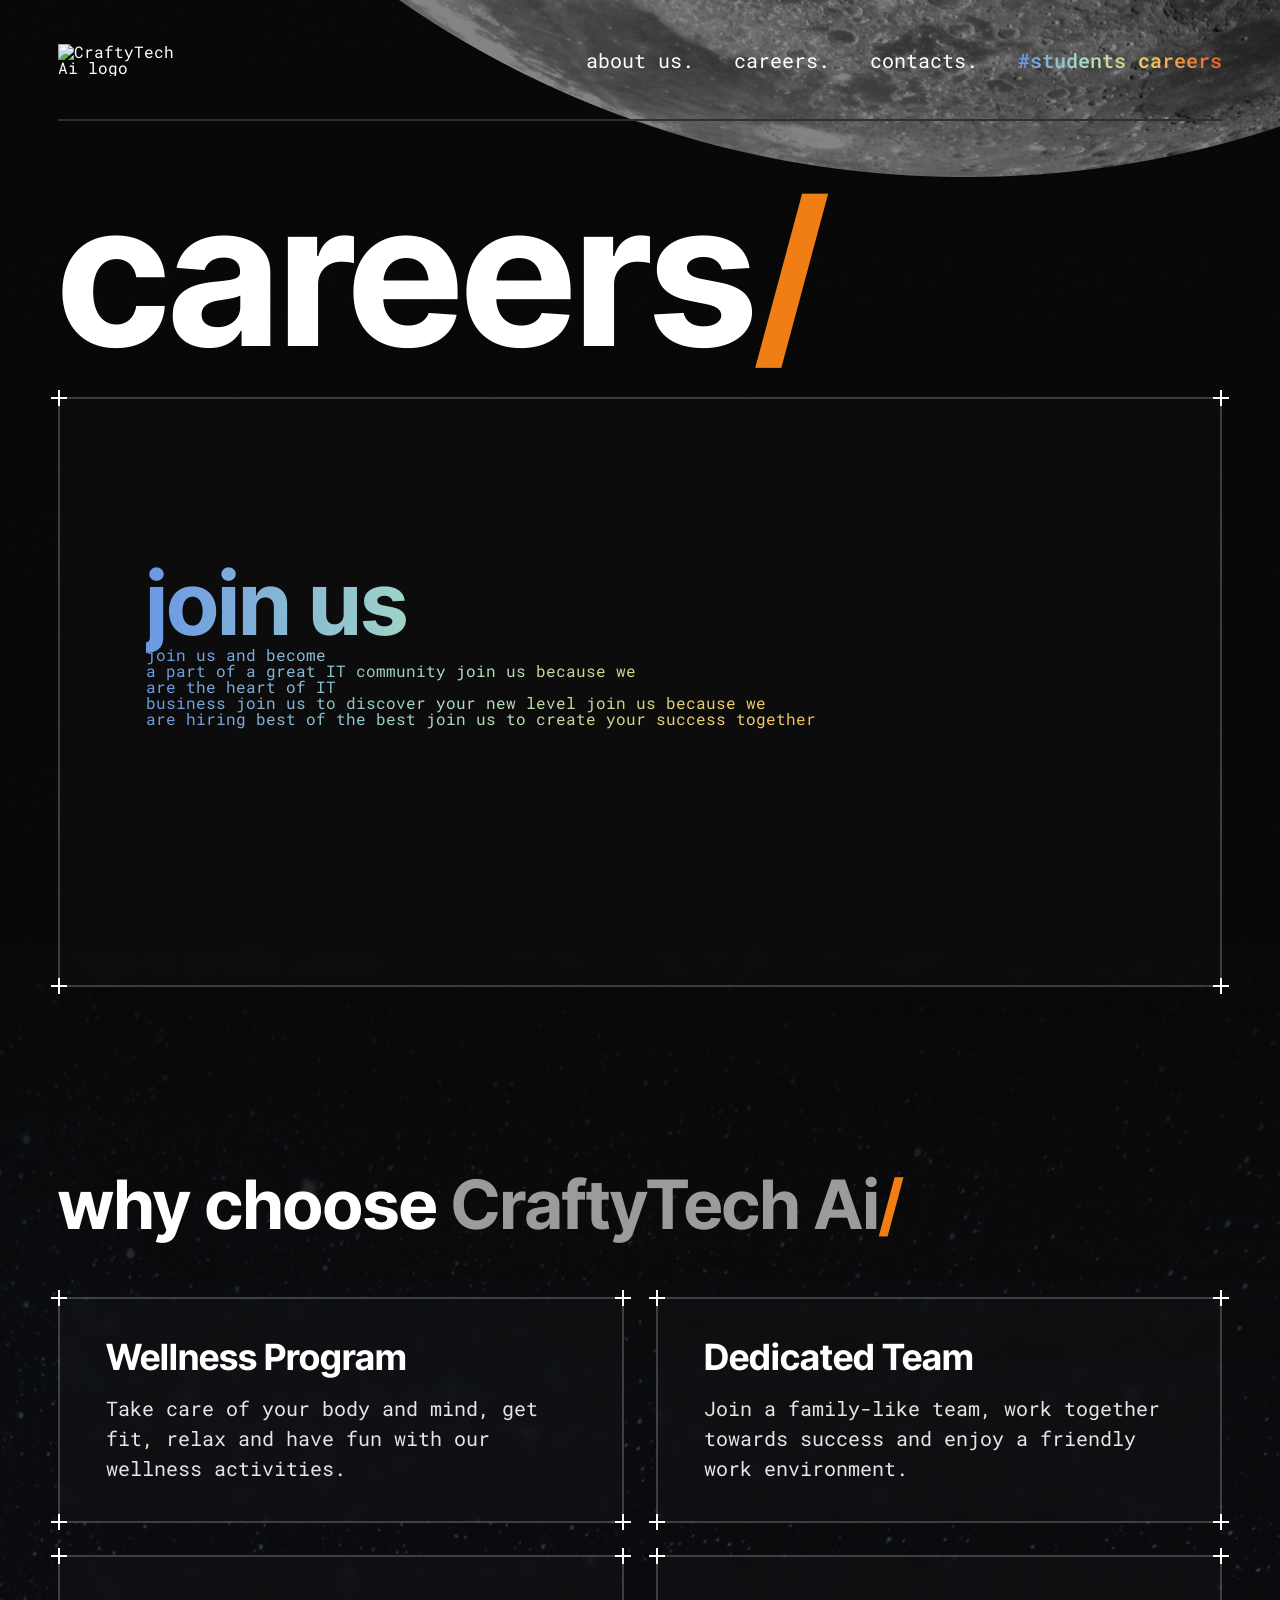
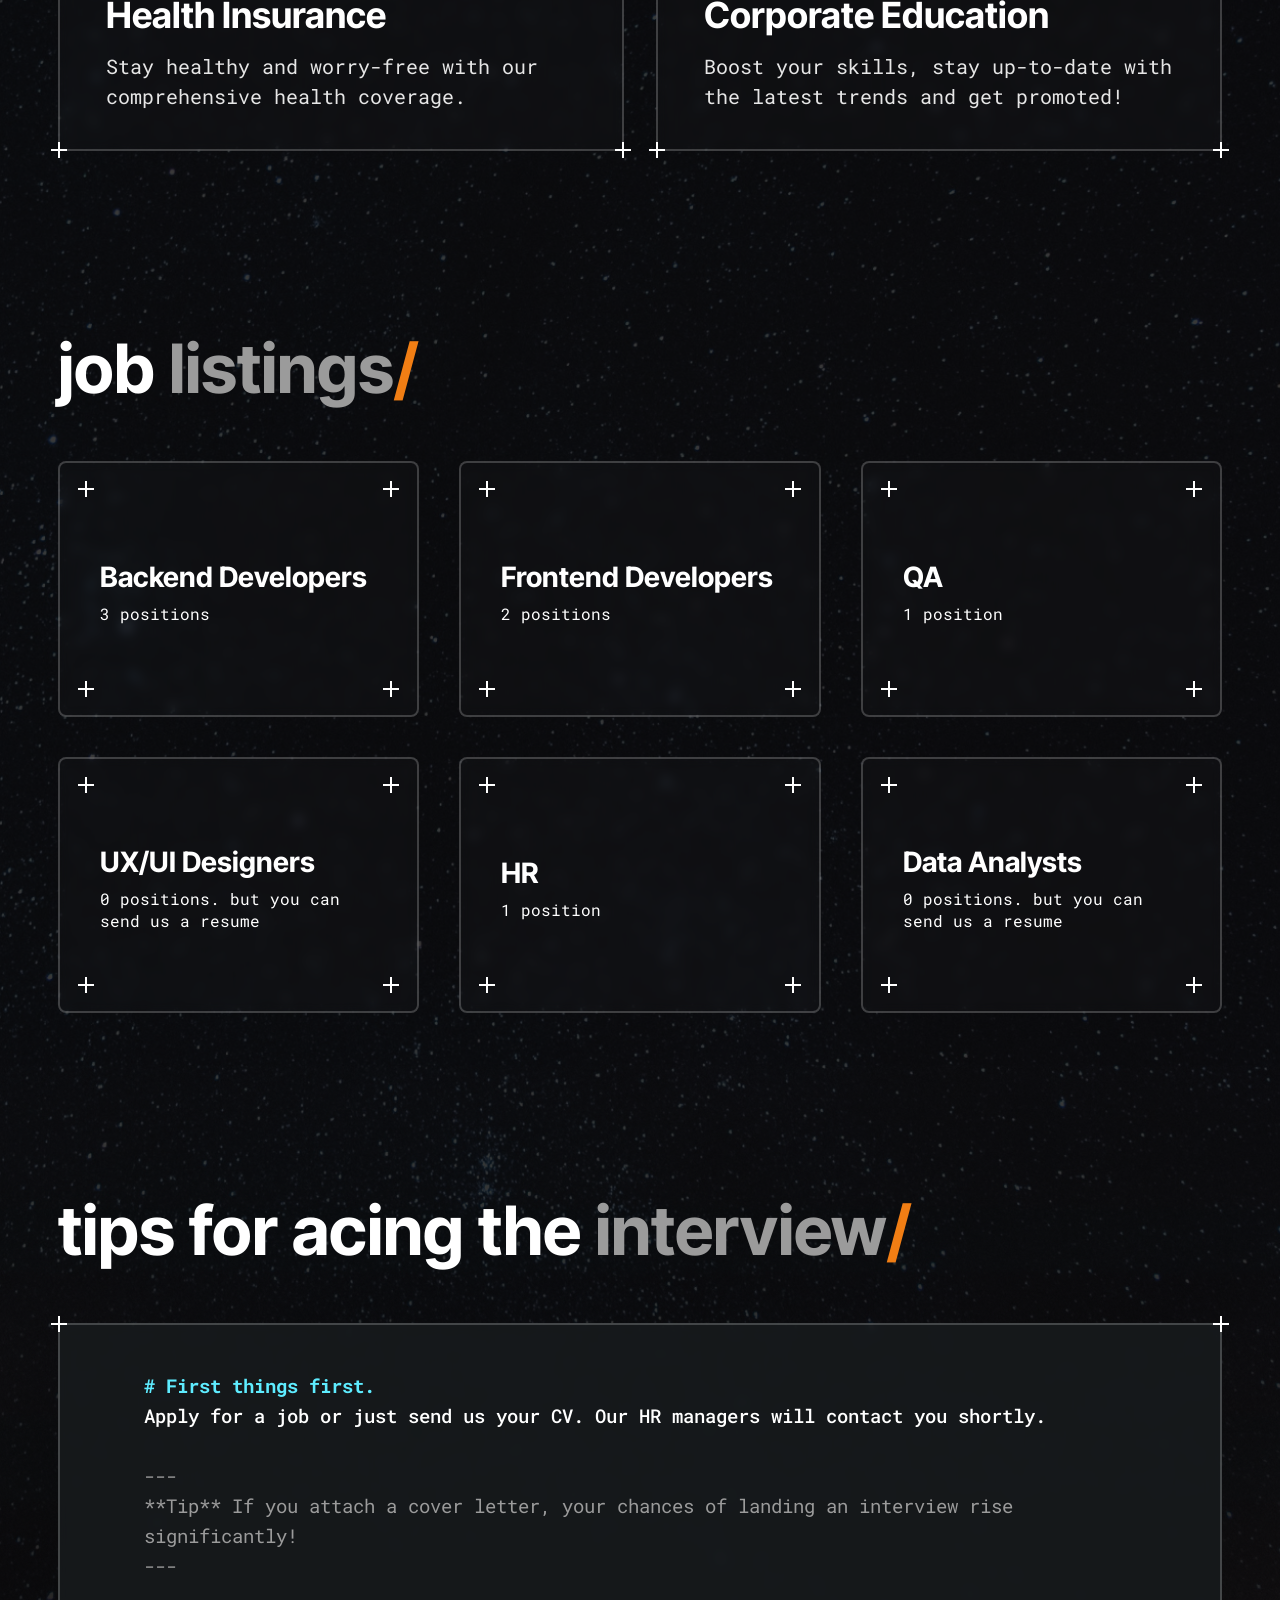
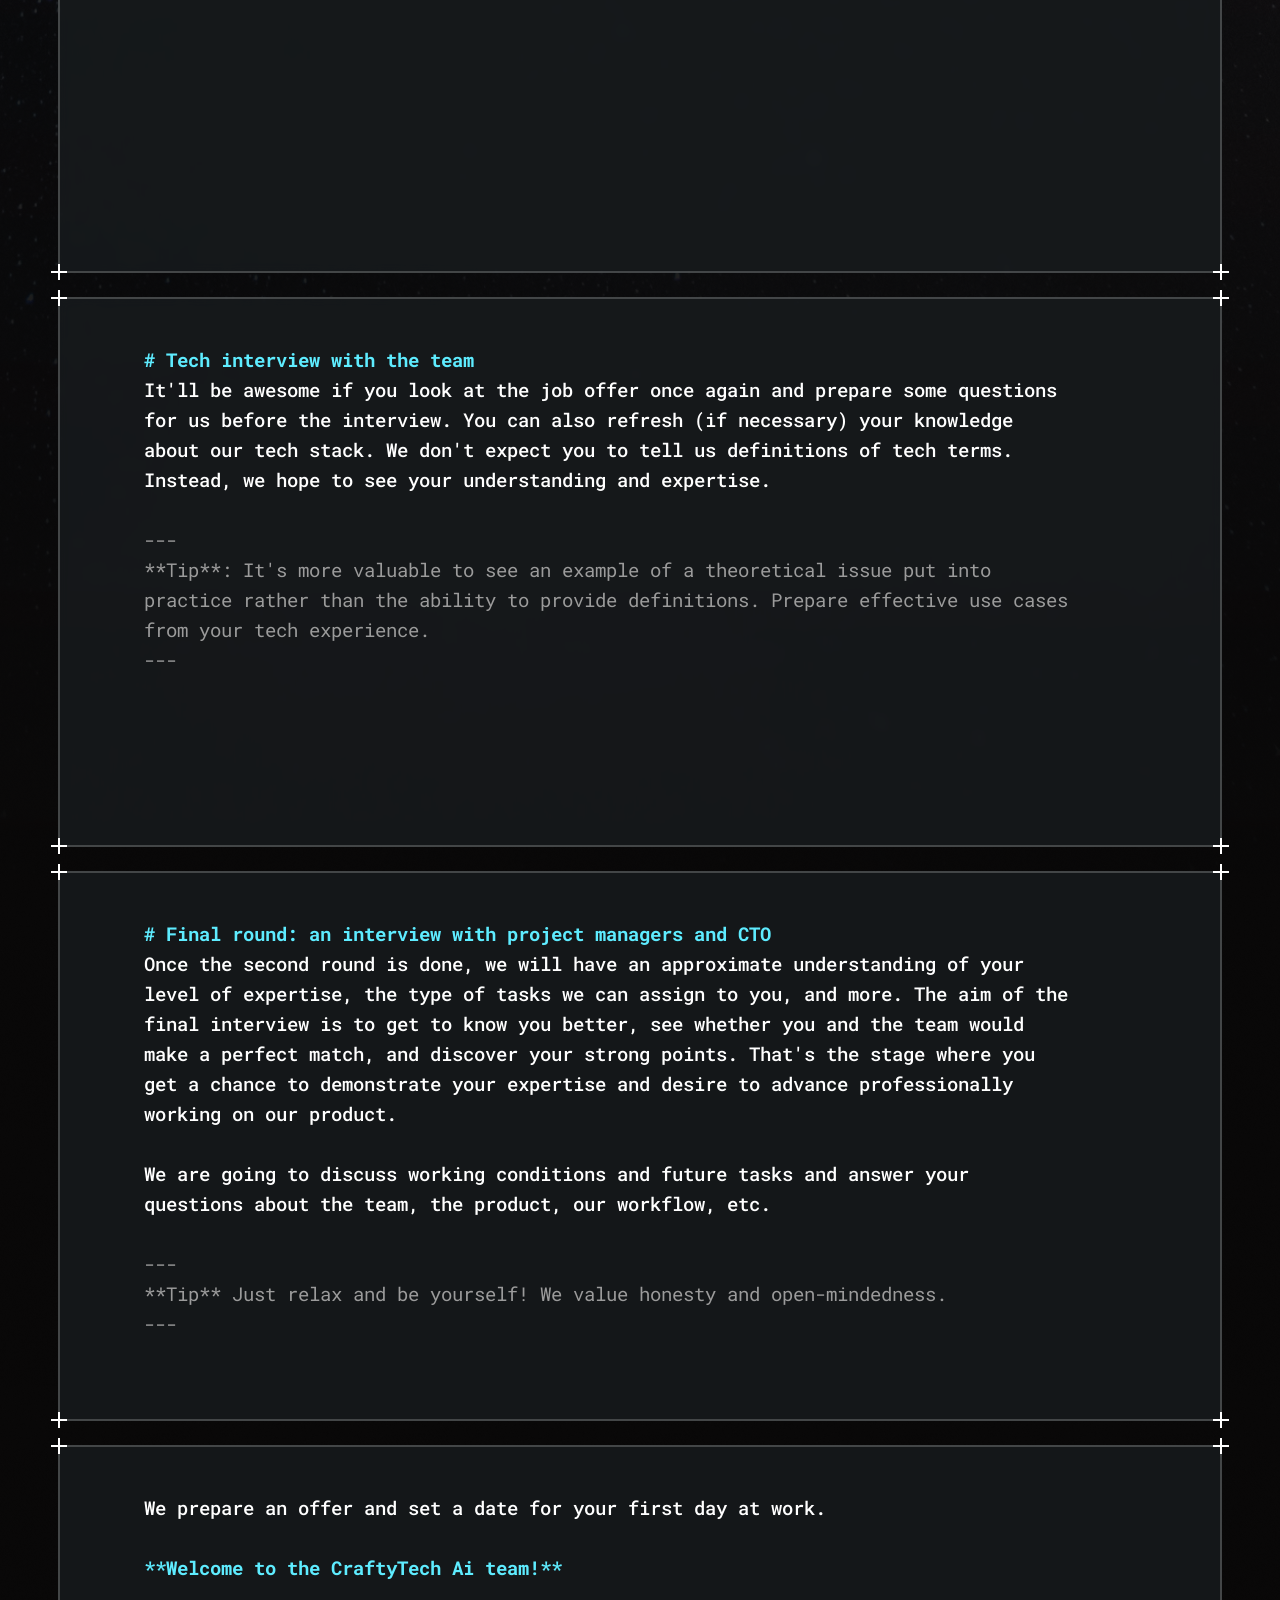
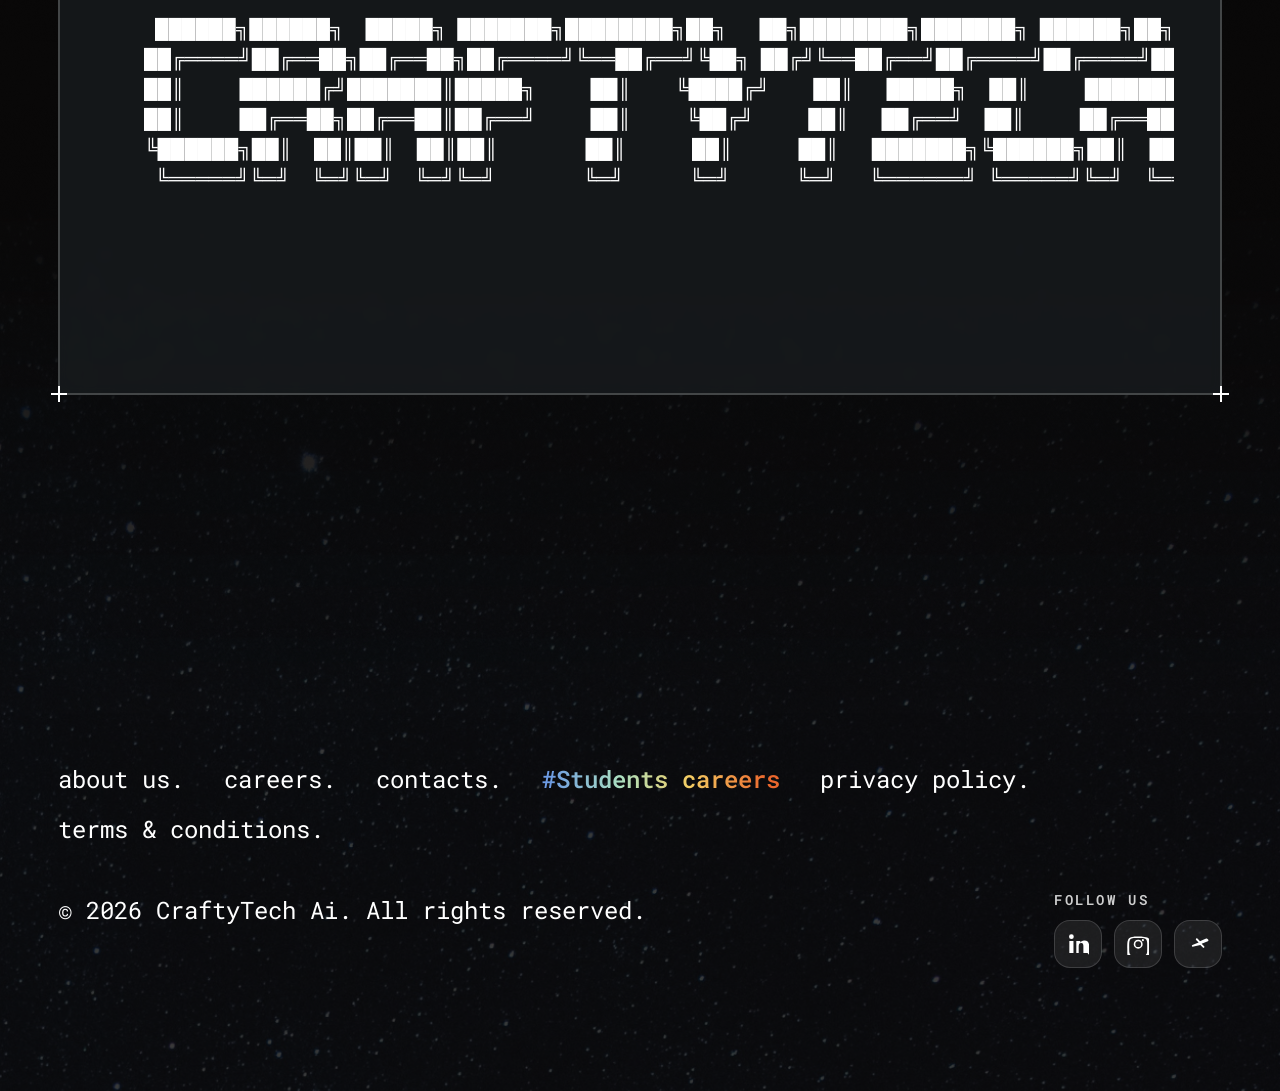
==== careers.html @ 95631d32 "Initial commit: Add all project files" ====
<!DOCTYPE html>
<html lang="en">

<head>
	<title>Careers</title>
	<meta charset="UTF-8">
	<meta name="format-detection" content="telephone=no">
	<!-- <style>body{opacity: 0;}</style> -->
	<link rel="stylesheet" href="https://cdn.jsdelivr.net/npm/swiper@8/swiper-bundle.min.css?_v=20230327195509" />
	<link rel="stylesheet" href="css/style.min.css?_v=20230327195509">
	<style>
		.footer__menu { order: 1; }
		.footer__social { order: 2; }
		.footer__copyright { order: 3; }
		.footer__social {
			display: flex;
			flex-direction: column;
			gap: 0.75rem;
			align-items: flex-start;
		}
		.footer__social-title {
			font-size: 0.9rem;
			font-weight: 600;
			text-transform: uppercase;
			letter-spacing: 0.18em;
			opacity: 0.8;
		}
		.social-list {
			display: flex;
			gap: 0.75rem;
			padding: 0;
			margin: 0;
			list-style: none;
		}
		.social-link {
			display: inline-flex;
			align-items: center;
			justify-content: center;
			width: 3rem;
			height: 3rem;
			border-radius: 1rem;
			background: rgba(255, 255, 255, 0.08);
			border: 1px solid rgba(255, 255, 255, 0.15);
			color: #ffffff;
			transition: transform 0.25s ease, background 0.25s ease, box-shadow 0.25s ease;
		}
		.social-link:hover {
			transform: translateY(-2px);
			background: linear-gradient(135deg, rgba(110, 82, 255, 0.95), rgba(252, 89, 127, 0.95));
			box-shadow: 0 16px 30px rgba(34, 54, 99, 0.18);
		}
		.social-link svg {
			width: 1.4rem;
			height: 1.4rem;
			fill: currentColor;
		}
		@media (max-width: 640px) {
			.footer__wrapper {
				flex-direction: column;
				align-items: flex-start;
				gap: 1.5rem;
			}
			.footer__social {
				width: 100%;
			}
		}
	</style>
	<link rel="shortcut icon" href="favicon.ico">
	<!-- <meta name="robots" content="noindex, nofollow"> -->
	<meta name="viewport" content="width=device-width, initial-scale=1.0">
</head>

<body>
	<div class="wrapper wrapper_careers">
		<header class="header">
			<div class="header__container">
				<div class="header__wrapper">
					<a class="header__logo" href="index.html"><picture><source srcset="img/logo.png" type="image/png"><img src="img/logo.png" alt="CraftyTech Ai logo"></picture></a>
					<nav class="header__menu menu">
						<ul class="menu__items">
							<li class="menu__item"><a href="index.html">about us.</a></li>
							<li class="menu__item"><a href="careers.html">careers.</a></li>
							<li class="menu__item"><a href="contacts.html">contacts.</a></li>
							<li class="menu__item menu__item_gradient"><a href="students.html">#students careers</a></li>
						</ul>
					</nav>
				</div>
			</div>
		</header>
		<main class="careers">
			<div class="careers__container">
				<div class="careers__wrapper">

					<div class="contacts__title title title_big">
						careers<span class="text-accent_orange">/</span>
					</div>

					<!-- //======= TYPING TEXT ======================================================================= -->
					<section class="contacts__typing-text typing-text block-cross-out">
						<!-- <div class="typing-text block-cross-out"> -->
						<div class="typing-text__wrapper">
							<span class="typing-text__text">join us</span>

							<!-- Stings for text typing -->
							<div id="typed-strings">
								<span>join us and become<br>a part of a great IT community</span>
								<span>join us because we<br>are the heart of IT<br>business</span>
								<span>join us to discover your new level</span>
								<span>join us because we<br>are hiring best of the best</span>
								<span>join us to create your success together</span>
							</div>
						</div>
						<!-- </div> -->
					</section>

					<!-- //=== choose-kron = section ================================================================== -->
					<section class="choose-kron">
						<div class="choose-kron__title title">why choose <span class="text_grey">CraftyTech Ai</span><span class="text-accent_orange">/</span>
						</div>
						<div class="choose-kron__content">
							<div class="choose-kron__card choose-card block-cross-out">
								<div class="choose-card__title">Wellness Program</div>
								<div class="choose-card__text">Take care of your body and mind, get fit, relax and have fun with our
									wellness activities.</div>
							</div>
							<div class="choose-kron__card choose-card block-cross-out">
								<div class="choose-card__title">Dedicated Team</div>
								<div class="choose-card__text">Join a family-like team, work together towards success and enjoy a
									friendly work environment.</div>
							</div>
							<div class="choose-kron__card choose-card block-cross-out">
								<div class="choose-card__title">Health Insurance</div>
								<div class="choose-card__text">Stay healthy and worry-free with our comprehensive health coverage.
								</div>
							</div>
							<div class="choose-kron__card choose-card block-cross-out">
								<div class="choose-card__title">Corporate Education</div>
								<div class="choose-card__text">Boost your skills, stay up-to-date with the latest trends and get
									promoted!</div>
							</div>
						</div>
					</section>

					<!-- //=== job-listing = section ================================================================== -->
					<section class="job-listing">
						<div class="job-listing__title title">job <span class="text_grey">listings</span><span class="text-accent_orange">/</span>
						</div>
						<div class="job-listing__positions">

							<div class="job-listing__position position-job" data-popup="#jobs-popup" data-quantity="3" data-first-title="Backend" data-second-title="Developers">
								<div class="position-job__wrapper  block-cross-in">
									<div class="position-job__title">Backend Developers</div>
									<div class="position-job__description">3 positions</div>
								</div>
							</div>
							<div class="job-listing__position position-job" data-popup="#jobs-popup" data-quantity="2" data-first-title="Frontend" data-second-title="Developers">
								<div class="position-job__wrapper  block-cross-in">
									<div class="position-job__title">Frontend Developers</div>
									<div class="position-job__description">2 positions</div>
								</div>
							</div>
							<div class="job-listing__position position-job" data-popup="#jobs-popup" data-quantity="1" data-first-title="QA">
								<div class="position-job__wrapper  block-cross-in">
									<div class="position-job__title">QA</div>
									<div class="position-job__description">1 position</div>
								</div>
							</div>
							<div class="job-listing__position position-job" data-popup="#jobs-popup" data-quantity="0" data-first-title="UX/UI" data-second-title="Designers">
								<div class="position-job__wrapper  block-cross-in">
									<div class="position-job__title">UX/UI Designers</div>
									<div class="position-job__description">0 positions. but you can send us a resume</div>
								</div>
							</div>
							<div class="job-listing__position position-job" data-popup="#jobs-popup" data-quantity="1" data-first-title="HR">
								<div class="position-job__wrapper  block-cross-in">
									<div class="position-job__title">HR</div>
									<div class="position-job__description">1 position</div>
								</div>
							</div>
							<div class="job-listing__position position-job" data-popup="#jobs-popup" data-quantity="0" data-first-title="Data" data-second-title="Analysts">
								<div class="position-job__wrapper  block-cross-in">
									<div class="position-job__title">Data Analysts</div>
									<div class="position-job__description">0 positions. but you can send us a resume</div>
								</div>
							</div>

						</div>
					</section>

					<!-- //=== cv-form = section ================================================================== -->
					<section class="cv-form form">

					</section>

					<!-- //=== CASCADE = section (tips for interview)================================================================== -->
					<section class="cascade">
						<div class="cascade__title title">tips for acing the <span class="text_grey">interview</span><span class="text-accent_orange">/</span>
						</div>

						<div class="cascade__slider cascade-slider">
							<div class="cascade-slider__item cascade-item block-cross-out">
								<div class="cascade-item__wrapper">
									<div class="cascade-item__row">
										<div class="cascade-item__numbers text_grey">
											<div class="numbers-column"></div>
										</div>
										<div class="cascade-item__text text-cascade-item">
											<div class="text-cascade-item__title text-accent_aqua"># First things first.</div>
											<div class="text-cascade-item__main">
												<p>Apply for a job or just send us your CV. Our HR managers will contact you shortly.</p>
											</div>
											<div class="text-cascade-item__tips text_grey">
												<p>---<br>
													**Tip** If you attach a cover letter, your chances of landing an interview rise
													significantly!<br>
													---</p>
											</div>
										</div>
									</div>
								</div>
							</div>
							<div class="cascade-slider__item cascade-item block-cross-out">
								<div class="cascade-item__wrapper">
									<div class="cascade-item__row">
										<div class="cascade-item__numbers text_grey">
											<div class="numbers-column"></div>
										</div>
										<div class="cascade-item__text text-cascade-item">
											<div class="text-cascade-item__title text-accent_aqua"># Tech interview with the team</div>
											<div class="text-cascade-item__main">
												<p>It'll be awesome if you look at the job offer once again and prepare some questions for us
													before the interview. You can also refresh (if necessary) your knowledge about our tech stack.
													We don't expect you to tell us definitions of tech terms. Instead, we hope to see your
													understanding and expertise.
												</p>
											</div>
											<div class="text-cascade-item__tips text_grey">
												<p>---<br>**Tip**: It's more valuable to see an example of a theoretical issue put into practice
													rather than the ability to provide definitions. Prepare effective use cases from your tech
													experience.<br>
													---</p>
											</div>
										</div>
									</div>
								</div>
							</div>
							<div class="cascade-slider__item cascade-item block-cross-out">
								<div class="cascade-item__wrapper">
									<div class="cascade-item__row">
										<div class="cascade-item__numbers text_grey">
											<div class="numbers-column"></div>
										</div>
										<div class="cascade-item__text text-cascade-item">
											<div class="text-cascade-item__title text-accent_aqua"># Final round: an interview with project
												managers and CTO</div>
											<div class="text-cascade-item__main">
												<p>Once the second round is done, we will have an approximate understanding of your level of
													expertise, the type of tasks we can assign to you, and more. The aim of the final interview is
													to get to know you better, see whether you and the team would make a perfect match, and
													discover your strong
													points. That's the stage where you get a chance to demonstrate your expertise and desire to
													advance
													professionally working on our product.</p>
												<p>We are going to discuss working conditions and future tasks and answer your questions about
													the team, the product, our workflow, etc.</p>
											</div>
											<div class="text-cascade-item__tips text_grey">
												<p>---<br>**Tip** Just relax and be yourself! We value honesty and open-mindedness.<br>---</p>
											</div>
										</div>
									</div>
								</div>
							</div>
							<div class="cascade-slider__item cascade-item block-cross-out">
								<div class="cascade-item__wrapper">
									<div class="cascade-item__row">
										<div class="cascade-item__numbers text_grey">
											<div class="numbers-column"></div>
										</div>
										<div class="cascade-item__text text-cascade-item">
											<div class="text-cascade-item__main">
												<p>We prepare an offer and set a date for your first day at work.</p>
											</div>
													<div class="text-cascade-item__title text-accent_aqua">**Welcome to the CraftyTech Ai team!**</div>
											<div class="text-cascade-item__ascii text-cascade-item__ascii_desktop">
												<pre>

 ██████╗██████╗  █████╗ ███████╗████████╗██╗   ██╗████████╗███████╗ ██████╗██╗  ██╗     █████╗ ██╗
██╔════╝██╔══██╗██╔══██╗██╔════╝╚══██╔══╝╚██╗ ██╔╝╚══██╔══╝██╔════╝██╔════╝██║  ██║    ██╔══██╗██║
██║     ██████╔╝███████║█████╗     ██║    ╚████╔╝    ██║   █████╗  ██║     ███████║    ███████║██║
██║     ██╔══██╗██╔══██║██╔══╝     ██║     ╚██╔╝     ██║   ██╔══╝  ██║     ██╔══██║    ██╔══██║██║
╚██████╗██║  ██║██║  ██║██║        ██║      ██║      ██║   ███████╗╚██████╗██║  ██║    ██║  ██║██║
 ╚═════╝╚═╝  ╚═╝╚═╝  ╚═╝╚═╝        ╚═╝      ╚═╝      ╚═╝   ╚══════╝ ╚═════╝╚═╝  ╚═╝    ╚═╝  ╚═╝╚═╝											</div>
											<div class="text-cascade-item__ascii text-cascade-item__ascii_tablet">
												<pre>
</pre>
											</div>
											<div class="text-cascade-item__ascii text-cascade-item__ascii_mobile">
											
											</div>
										</div>
									</div>
								</div>
							</div>
						</div>
					</section>
					
				</div>
			</div>
		</main>

		<footer class="footer">
			<div class="footer__container">
				<div class="footer__wrapper">
					<nav class="footer__menu menu-footer">
						<ul class="menu-footer__items">
							<li class="menu-footer__item"><a href="index.html">about us.</a></li>
							<li class="menu-footer__item"><a href="careers.html">careers.</a></li>
							<li class="menu-footer__item"><a href="contacts.html">contacts.</a></li>
						<li class="menu-footer__item menu-footer__item_gradient"><a href="students.html">#Students careers</a></li>
							<li class="menu-footer__item"><a href="privacy-policy.html">privacy policy.</a></li>
							<li class="menu-footer__item"><a href="terms-and-conditions.html">terms & conditions.</a></li>
						</ul>
					</nav>					<div class="footer__social">
						<div class="footer__social-title">follow us</div>
						<ul class="social-list">
							<li>
								<a href="https://www.linkedin.com/company/craftytech-ai" class="social-link" target="_blank" rel="noreferrer" aria-label="LinkedIn">
									<svg viewBox="0 0 24 24" aria-hidden="true"><path d="M6.94 21.5H2.5V8.5h4.44v13zm-2.22-15a2.56 2.56 0 112.56-2.56 2.56 2.56 0 01-2.56 2.56zm17.28 15h-4.44v-6.95c0-1.66-.03-3.8-2.32-3.8-2.33 0-2.69 1.82-2.69 3.7v7.05H9.98V8.5h4.26v1.82h.06c.59-1.12 2.03-2.3 4.18-2.3 4.47 0 5.3 2.95 5.3 6.78v8.7z"/></svg>
								</a>
							</li>
							<li>
								<a href="https://www.instagram.com/craftytech_ai" class="social-link" target="_blank" rel="noreferrer" aria-label="Instagram">
									<svg viewBox="0 0 24 24" aria-hidden="true"><path d="M12 7.2a4.8 4.8 0 104.8 4.8A4.81 4.81 0 0012 7.2zm0 7.92a3.12 3.12 0 113.12-3.12A3.13 3.13 0 0112 15.12zm5.04-8.58a1.12 1.12 0 11-1.12 1.12 1.12 1.12 0 011.12-1.12zM12 5.4c3.1 0 3.48.01 4.7.07 1.13.05 1.74.24 2.15.4a3.92 3.92 0 011.42.92 3.92 3.92 0 01.92 1.41c.16.41.35 1.02.4 2.15.06 1.22.07 1.6.07 4.7s-.01 3.48-.07 4.7c-.05 1.13-.24 1.74-.4 2.15a3.92 3.92 0 01-.92 1.42 3.92 3.92 0 01-1.41.92c-.41.16-1.02.35-2.15.4-1.22.06-1.6.07-4.7.07s-3.48-.01-4.7-.07c-1.13-.05-1.74-.24-2.15-.4a3.92 3.92 0 01-1.42-.92 3.92 3.92 0 01-.92-1.41c-.16-.41-.35-1.02-.4-2.15-.06-1.22-.07-1.6-.07-4.7s.01-3.48.07-4.7c.05-1.13.24-1.74.4-2.15a3.92 3.92 0 01.92-1.42 3.92 3.92 0 011.41-.92c.41-.16 1.02-.35 2.15-.4C8.52 5.41 8.9 5.4 12 5.4zm0-1.55C8.82 3.85 8.4 3.86 7.15 3.92 5.86 3.98 4.93 4.2 4.17 4.45a5.47 5.47 0 00-1.94 1.16 5.47 5.47 0 00-1.16 1.94C.64 8.8.42 9.73.36 11.02.3 12.27.3 12.69.3 16.87s0 4.6.06 5.85c.06 1.29.28 2.22.53 2.98a5.47 5.47 0 001.16 1.94 5.47 5.47 0 001.94 1.16c.76.25 1.69.47 2.98.53 1.25.06 1.67.06 5.85.06s4.6 0 5.85-.06c1.29-.06 2.22-.28 2.98-.53a5.47 5.47 0 001.94-1.16 5.47 5.47 0 001.16-1.94c.25-.76.47-1.69.53-2.98.06-1.25.06-1.67.06-5.85s0-4.6-.06-5.85c-.06-1.29-.28-2.22-.53-2.98a5.47 5.47 0 00-1.16-1.94 5.47 5.47 0 00-1.94-1.16c-.76-.25-1.69-.47-2.98-.53C15.6 3.85 15.18 3.85 12 3.85z"/></svg>
								</a>
							</li>
							<li>
								<a href="https://x.com/craftytech_ai" class="social-link" target="_blank" rel="noreferrer" aria-label="X">
									<svg viewBox="0 0 24 24" aria-hidden="true"><path d="M21.71 6.29a1 1 0 00-1.18-.28l-6.63 2.7-2.7-2.7a1 1 0 00-1.42 1.42l2.7 2.7-6.7 2.72a1 1 0 00.28 1.89l8.21-1.82 2.7 2.7a1 1 0 001.42-1.42l-2.7-2.7 6.63-2.7a1 1 0 00.28-1.72z"/></svg>
								</a>
							</li>
						</ul>
				</div>				<div class="footer__copyright">© 2026 CraftyTech Ai. All rights reserved.</div>
				</div>
			</div>
		</footer>
	</div>

	<div id="jobs-popup" aria-hidden="true" class="popup jobs-popup">
		<div class="popup__wrapper">
			<div class="popup__container">
				<div class="popup__content">
					<div class="button-wrapper">
						<button data-close type="button" class="popup__close">back</button>
						<div class="animated-line"></div>
					</div>

					<div class="popup__title">Backend <span class="text_grey">Developers</span><span class="text-accent_orange">/</span></div>
					<div class="popup__text-wrapper block-cross-out">
						<div class="popup__text text-popup">
							<div class="text-popup__description">Lorem, ipsum dolor sit amet consectetur adipisicing elit. Ex corrupti
								incidunt modi ipsa totam culpa numquam fuga nisi nihil quam voluptas, doloremque reprehenderit odio qui.
							</div>
							<ul class="text-popup__features triangeled-list">
								<li class="triangeled-list__item">The team uses: <br>Lorem, ipsum, dolor, sit amet.</li>
								<li class="triangeled-list__item">Primary responsibilities: <br>Lorem, amet, dolor sit.</li>
							</ul>
						</div>
					</div>

					<!-- <a href="#" class="position-button">
					<div class="position-button__title">Backend Developer (Node.js)</div>
					<div class="position-button__link">view</div>
					<picture><source srcset="img/careers/team-bg.webp" type="image/webp"><img class="position-button__bg" src="img/careers/team-bg.jpg" alt=""></picture>
				</a> -->

				</div>
			</div>
		</div>
	</div>
	<script src="https://cdn.jsdelivr.net/npm/swiper@8/swiper-bundle.min.js?_v=20230327195509"></script>
	<script src="https://cdn.jsdelivr.net/gh/dixonandmoe/rellax@master/rellax.min.js?_v=20230327195509"></script>
	<script src="https://cdn.jsdelivr.net/npm/typed.js@2.0.12?_v=20230327195509"></script>

	<script src="js/app.min.js?_v=20230327195509"></script>
</body>

</html>
---- css/style.min.css ----
@charset "UTF-8";@import url(https://fonts.googleapis.com/css2?family=Roboto+Mono:wght@100..700&display=swap);@import url(https://fonts.googleapis.com/css2?family=Inter+Tight:wght@100..700&display=swap);*{padding:0;margin:0;border:0}*,:after,:before{-webkit-box-sizing:border-box;box-sizing:border-box}body,html{height:100%;min-width:360px}body{color:#fff;line-height:1;font-family:"Roboto Mono",sans-serif;font-size:1rem;-ms-text-size-adjust:100%;-moz-text-size-adjust:100%;-webkit-text-size-adjust:100%;-webkit-font-smoothing:antialiased;-moz-osx-font-smoothing:grayscale}button,input,textarea{font-family:"Roboto Mono",sans-serif;font-size:inherit}button{cursor:pointer;color:inherit;background-color:inherit}input::-ms-clear{display:none}button::-moz-focus-inner{padding:0;border:0}a{color:inherit}a:link,a:visited{text-decoration:none}a:hover{text-decoration:none}ul li{list-style:none}img,svg{vertical-align:top}h1,h2,h3,h4,h5,h6{font-weight:inherit;font-size:inherit}a img{border:none}blockquote:after,blockquote:before,q:after,q:before{content:"";content:none}blockquote,q{quotes:"" ""}table{border-collapse:separate;border-spacing:0}caption,td,th{text-align:left;font-weight:400}table,td,th{vertical-align:middle}body{background-color:#090808;background-image:url(../img/bg.png);background-repeat:repeat;background-position:top;position:relative}.lock body{overflow:hidden;-ms-touch-action:none;touch-action:none}.wrapper{min-height:100%;display:-webkit-box;display:-ms-flexbox;display:flex;-webkit-box-orient:vertical;-webkit-box-direction:normal;-ms-flex-direction:column;flex-direction:column;overflow:clip}.wrapper>main{-webkit-box-flex:1;-ms-flex:1 1 auto;flex:1 1 auto}.wrapper>*{min-width:0}[class*=__container]{max-width:72.75rem;-webkit-box-sizing:content-box;box-sizing:content-box;margin:0 auto}[class*=-ibg]{position:relative}[class*=-ibg] img{position:absolute;width:100%;height:100%;top:0;left:0;-o-object-fit:cover;object-fit:cover}[class*=-ibg_contain] img{-o-object-fit:contain;object-fit:contain}@supports (padding-left:clamp(1rem ,0.4rem + 2.6666666667vw ,2rem)){[class*=__container]{padding-left:clamp(1rem ,.4rem + 2.6666666667vw ,2rem)}}@supports not (padding-left:clamp(1rem ,0.4rem + 2.6666666667vw ,2rem)){[class*=__container]{padding-left:calc(1rem + 1 * (100vw - 22.5rem)/ 37.5)}}@supports (padding-right:clamp(1rem ,0.4rem + 2.6666666667vw ,2rem)){[class*=__container]{padding-right:clamp(1rem ,.4rem + 2.6666666667vw ,2rem)}}@supports not (padding-right:clamp(1rem ,0.4rem + 2.6666666667vw ,2rem)){[class*=__container]{padding-right:calc(1rem + 1 * (100vw - 22.5rem)/ 37.5)}}.wrapper{position:relative}.wrapper::before{content:"";display:block;position:absolute;height:1992px;background-image:url(../img/moon.png);background-repeat:no-repeat;background-size:contain;z-index:-1}@supports (width:clamp(50.8125rem ,6.6rem + 196.5vw ,124.5rem)){.wrapper::before{width:clamp(50.8125rem ,6.6rem + 196.5vw ,124.5rem)}}@supports not (width:clamp(50.8125rem ,6.6rem + 196.5vw ,124.5rem)){.wrapper::before{width:calc(50.8125rem + 73.6875 * (100vw - 22.5rem)/ 37.5)}}@supports (top:clamp(-47.3125rem ,-91.1930970149rem + 73.1343283582vw ,-35.0625rem)){.wrapper::before{top:clamp(-47.3125rem ,-91.1930970149rem + 73.1343283582vw ,-35.0625rem)}}@supports not (top:clamp(-47.3125rem ,-91.1930970149rem + 73.1343283582vw ,-35.0625rem)){.wrapper::before{top:calc(-47.3125rem + 12.25 * (100vw - 60rem)/ 16.75)}}@supports (left:clamp(-85.6875rem ,-131.8069029851rem + 76.8656716418vw ,-72.8125rem)){.wrapper::before{left:clamp(-85.6875rem ,-131.8069029851rem + 76.8656716418vw ,-72.8125rem)}}@supports not (left:clamp(-85.6875rem ,-131.8069029851rem + 76.8656716418vw ,-72.8125rem)){.wrapper::before{left:calc(-85.6875rem + 12.875 * (100vw - 60rem)/ 16.75)}}.text_thin{font-weight:180}.text_grey{color:#9b9b9b}.text-accent_violet{color:#3b82f6}.text-accent_aqua{color:#5eecff}.text-accent_orange{color:#f17e14}._glass-blured{-webkit-backdrop-filter:blur(6px);backdrop-filter:blur(6px)}._gradient-overlay{background:-o-linear-gradient(330.14deg,rgba(0,0,0,0) 7.8%,rgba(0,0,0,.5) 72.46%);background:linear-gradient(119.86deg,rgba(0,0,0,0) 7.8%,rgba(0,0,0,.5) 72.46%)}.block-cross-out{-webkit-backdrop-filter:blur(6px);backdrop-filter:blur(6px);background:rgba(238,237,228,.02);border:2px solid rgba(255,255,255,.2);position:relative}.block-cross-out__left-crosses::after,.block-cross-out__left-crosses::before,.block-cross-out__right-crosses::after,.block-cross-out__right-crosses::before{content:"";width:16px;height:16px;position:absolute;-webkit-mask:url(../img/icons/plus.svg) no-repeat 50% 50%;mask:url(../img/icons/plus.svg) no-repeat 50% 50%;-webkit-mask-size:cover;mask-size:cover;background-color:#fff}.block-cross-out__left-crosses::before,.block-cross-out__right-crosses::before{top:-9px}.block-cross-out__left-crosses::after,.block-cross-out__right-crosses::after{bottom:-9px}.block-cross-out__left-crosses::after,.block-cross-out__left-crosses::before{left:-9px}.block-cross-out__right-crosses::after,.block-cross-out__right-crosses::before{right:-9px}.block-cross-in{width:250px;-webkit-backdrop-filter:blur(6px);backdrop-filter:blur(6px);border-radius:8px;background:rgba(238,237,228,.02);border:2px solid rgba(255,255,255,.2);position:relative}.block-cross-in__left-crosses::after,.block-cross-in__left-crosses::before,.block-cross-in__right-crosses::after,.block-cross-in__right-crosses::before{content:"";width:16px;height:16px;position:absolute;-webkit-mask:url(../img/icons/plus.svg) no-repeat 50% 50%;mask:url(../img/icons/plus.svg) no-repeat 50% 50%;-webkit-mask-size:cover;mask-size:cover;background-color:#fff}.block-cross-in__left-crosses::before,.block-cross-in__right-crosses::before{top:18px}.block-cross-in__left-crosses::after,.block-cross-in__right-crosses::after{bottom:18px}.block-cross-in__left-crosses::after,.block-cross-in__left-crosses::before{left:18px}.block-cross-in__right-crosses::after,.block-cross-in__right-crosses::before{right:18px}.block-cross-in-link{display:block;-webkit-backdrop-filter:blur(6px);backdrop-filter:blur(6px);border-radius:8px;background:rgba(238,237,228,.02);border:2px solid rgba(255,255,255,.2);position:relative}.block-cross-in-link__left-elements::after,.block-cross-in-link__right-elements::after{content:"";width:16px;height:16px;position:absolute;-webkit-mask:url(../img/icons/plus.svg) no-repeat 50% 50%;mask:url(../img/icons/plus.svg) no-repeat 50% 50%;-webkit-mask-size:cover;mask-size:cover;background-color:#fff}.block-cross-in-link__left-elements::before,.block-cross-in-link__right-elements::before{top:18px}.block-cross-in-link__left-elements::after,.block-cross-in-link__right-elements::after{bottom:18px}.block-cross-in-link__left-elements::before{content:"";width:16px;height:16px;position:absolute;-webkit-mask:url(../img/icons/plus.svg) no-repeat 50% 50%;mask:url(../img/icons/plus.svg) no-repeat 50% 50%;-webkit-mask-size:cover;mask-size:cover;background-color:#fff}.block-cross-in-link__right-elements::before{content:"";width:16px;height:16px;position:absolute;-webkit-mask:url(../img/icons/link.svg) no-repeat 50% 50%;mask:url(../img/icons/link.svg) no-repeat 50% 50%;-webkit-mask-size:cover;mask-size:cover;background-color:#6a6969;-webkit-transition:background-color .3s ease;-o-transition:background-color .3s ease;transition:background-color .3s ease}.block-cross-in-link__left-elements::after,.block-cross-in-link__left-elements::before{left:18px}.block-cross-in-link__right-elements::after,.block-cross-in-link__right-elements::before{right:18px}.block-cross-in-link:active,.block-cross-in-link:hover{cursor:pointer}.block-cross-in-link:active .block-cross-in-link__right-elements::before,.block-cross-in-link:hover .block-cross-in-link__right-elements::before{background-color:#c51bf0}._centered{margin-inline:auto}.title{font-family:"Inter Tight",sans-serif;font-weight:700}@supports (font-size:clamp(2.5rem ,1.45rem + 4.6666666667vw ,4.25rem)){.title{font-size:clamp(2.5rem ,1.45rem + 4.6666666667vw ,4.25rem)}}@supports not (font-size:clamp(2.5rem ,1.45rem + 4.6666666667vw ,4.25rem)){.title{font-size:calc(2.5rem + 1.75 * (100vw - 22.5rem)/ 37.5)}}@supports (line-height:clamp(2.8125rem ,1.725rem + 4.8333333333vw ,4.625rem)){.title{line-height:clamp(2.8125rem ,1.725rem + 4.8333333333vw ,4.625rem)}}@supports not (line-height:clamp(2.8125rem ,1.725rem + 4.8333333333vw ,4.625rem)){.title{line-height:calc(2.8125rem + 1.8125 * (100vw - 22.5rem)/ 37.5)}}@supports (margin-bottom:clamp(2rem ,1.1rem + 4vw ,3.5rem)){.title{margin-bottom:clamp(2rem ,1.1rem + 4vw ,3.5rem)}}@supports not (margin-bottom:clamp(2rem ,1.1rem + 4vw ,3.5rem)){.title{margin-bottom:calc(2rem + 1.5 * (100vw - 22.5rem)/ 37.5)}}.title_big{line-height:1}@supports (font-size:clamp(9.375rem ,-1.8190298507rem + 18.6567164179vw ,12.5rem)){.title_big{font-size:clamp(9.375rem ,-1.8190298507rem + 18.6567164179vw ,12.5rem)}}@supports not (font-size:clamp(9.375rem ,-1.8190298507rem + 18.6567164179vw ,12.5rem)){.title_big{font-size:calc(9.375rem + 3.125 * (100vw - 60rem)/ 16.75)}}@supports (margin-top:clamp(-3.75rem ,4.5595472441rem + -10.8267716535vw ,-0.3125rem)){.title_big{margin-top:clamp(-3.75rem ,4.5595472441rem + -10.8267716535vw ,-.3125rem)}}@supports not (margin-top:clamp(-3.75rem ,4.5595472441rem + -10.8267716535vw ,-0.3125rem)){.title_big{margin-top:calc(-.3125rem + -3.4375 * (100vw - 45rem)/ 31.75)}}@supports (margin-bottom:clamp(1rem ,-0.7910447761rem + 2.9850746269vw ,1.5rem)){.title_big{margin-bottom:clamp(1rem ,-.7910447761rem + 2.9850746269vw ,1.5rem)}}@supports not (margin-bottom:clamp(1rem ,-0.7910447761rem + 2.9850746269vw ,1.5rem)){.title_big{margin-bottom:calc(1rem + .5 * (100vw - 60rem)/ 16.75)}}.triangeled-list{display:-webkit-box;display:-ms-flexbox;display:flex;-ms-flex-wrap:wrap;flex-wrap:wrap;margin-inline:-.75rem}.triangeled-list__item{font-family:"Roboto Mono";color:#e6e6e6;position:relative;padding-right:.75rem}@supports (font-size:clamp(1rem ,0.775rem + 1vw ,1.375rem)){.triangeled-list__item{font-size:clamp(1rem ,.775rem + 1vw ,1.375rem)}}@supports not (font-size:clamp(1rem ,0.775rem + 1vw ,1.375rem)){.triangeled-list__item{font-size:calc(1rem + .375 * (100vw - 22.5rem)/ 37.5)}}@supports (line-height:clamp(1.5rem ,1.275rem + 1vw ,1.875rem)){.triangeled-list__item{line-height:clamp(1.5rem ,1.275rem + 1vw ,1.875rem)}}@supports not (line-height:clamp(1.5rem ,1.275rem + 1vw ,1.875rem)){.triangeled-list__item{line-height:calc(1.5rem + .375 * (100vw - 22.5rem)/ 37.5)}}@supports (padding-left:clamp(2.75rem ,2.45rem + 1.3333333333vw ,3.25rem)){.triangeled-list__item{padding-left:clamp(2.75rem ,2.45rem + 1.3333333333vw ,3.25rem)}}@supports not (padding-left:clamp(2.75rem ,2.45rem + 1.3333333333vw ,3.25rem)){.triangeled-list__item{padding-left:calc(2.75rem + .5 * (100vw - 22.5rem)/ 37.5)}}.triangeled-list__item::before{content:"";position:absolute;left:.75rem;display:block;width:24px;height:24px;background-image:url(../img/icons/orangeFillArrow.svg)}@supports (top:clamp(0.00000625rem ,-0.14999rem + 0.66665vw ,0.25rem)){.triangeled-list__item::before{top:clamp(.00000625rem ,-.14999rem + .66665vw ,.25rem)}}@supports not (top:clamp(0.00000625rem ,-0.14999rem + 0.66665vw ,0.25rem)){.triangeled-list__item::before{top:calc(.00000625rem + .24999375 * (100vw - 22.5rem)/ 37.5)}}.media-block{position:relative}.media-block__row{display:-webkit-box;display:-ms-flexbox;display:flex;-ms-flex-wrap:wrap;flex-wrap:wrap;-webkit-box-align:baseline;-ms-flex-align:baseline;align-items:baseline;width:100%}.media-block__media{overflow:hidden;position:relative;-webkit-box-flex:1;-ms-flex:1 1 auto;flex:1 1 auto}@supports (height:clamp(5.625rem ,3.8339552239rem + 2.9850746269vw ,6.125rem)){.media-block__media{height:clamp(5.625rem ,3.8339552239rem + 2.9850746269vw ,6.125rem)}}@supports not (height:clamp(5.625rem ,3.8339552239rem + 2.9850746269vw ,6.125rem)){.media-block__media{height:calc(5.625rem + .5 * (100vw - 60rem)/ 16.75)}}@supports (border-radius:clamp(0.5rem ,0.2rem + 1.3333333333vw ,1rem)){.media-block__media{border-radius:clamp(.5rem ,.2rem + 1.3333333333vw ,1rem)}}@supports not (border-radius:clamp(0.5rem ,0.2rem + 1.3333333333vw ,1rem)){.media-block__media{border-radius:calc(.5rem + .5 * (100vw - 22.5rem)/ 37.5)}}@supports (top:clamp(0.5rem ,1.6455223881rem + -1.4925373134vw ,0.75rem)){.media-block__media{top:clamp(.5rem ,1.6455223881rem + -1.4925373134vw ,.75rem)}}@supports not (top:clamp(0.5rem ,1.6455223881rem + -1.4925373134vw ,0.75rem)){.media-block__media{top:calc(.75rem + -.25 * (100vw - 60rem)/ 16.75)}}.media-block__media:not(:last-child){margin-right:1.5rem}@supports (margin-right:clamp(1rem ,-0.7910447761rem + 2.9850746269vw ,1.5rem)){.media-block__media:not(:last-child){margin-right:clamp(1rem ,-.7910447761rem + 2.9850746269vw ,1.5rem)}}@supports not (margin-right:clamp(1rem ,-0.7910447761rem + 2.9850746269vw ,1.5rem)){.media-block__media:not(:last-child){margin-right:calc(1rem + .5 * (100vw - 60rem)/ 16.75)}}@supports (margin-left:clamp(1rem ,-0.7910447761rem + 2.9850746269vw ,1.5rem)){.media-block__media:not(:first-child){margin-left:clamp(1rem ,-.7910447761rem + 2.9850746269vw ,1.5rem)}}@supports not (margin-left:clamp(1rem ,-0.7910447761rem + 2.9850746269vw ,1.5rem)){.media-block__media:not(:first-child){margin-left:calc(1rem + .5 * (100vw - 60rem)/ 16.75)}}.media-block__media img,.media-block__media video{display:block;position:absolute;top:50%;left:50%;-webkit-transform:translate(-50%,-50%);-ms-transform:translate(-50%,-50%);transform:translate(-50%,-50%);width:100%;-o-object-fit:cover;object-fit:cover;height:100%;z-index:-1}.media-block__media_tall{height:unset;top:0;-ms-flex-item-align:stretch;-ms-grid-row-align:stretch;align-self:stretch}@supports (margin-top:clamp(1.125rem ,-0.2182835821rem + 2.2388059701vw ,1.5rem)){.media-block__media_tall{margin-top:clamp(1.125rem ,-.2182835821rem + 2.2388059701vw ,1.5rem)}}@supports not (margin-top:clamp(1.125rem ,-0.2182835821rem + 2.2388059701vw ,1.5rem)){.media-block__media_tall{margin-top:calc(1.125rem + .375 * (100vw - 60rem)/ 16.75)}}@supports (margin-bottom:clamp(0.3125rem ,-1.4785447761rem + 2.9850746269vw ,0.8125rem)){.media-block__media_tall{margin-bottom:clamp(.3125rem ,-1.4785447761rem + 2.9850746269vw ,.8125rem)}}@supports not (margin-bottom:clamp(0.3125rem ,-1.4785447761rem + 2.9850746269vw ,0.8125rem)){.media-block__media_tall{margin-bottom:calc(.3125rem + .5 * (100vw - 60rem)/ 16.75)}}.media-block__text{font-family:"Inter Tight",sans-serif;font-weight:700;text-transform:lowercase}@supports (font-size:clamp(7.5rem ,1.2313432836rem + 10.447761194vw ,9.25rem)){.media-block__text{font-size:clamp(7.5rem ,1.2313432836rem + 10.447761194vw ,9.25rem)}}@supports not (font-size:clamp(7.5rem ,1.2313432836rem + 10.447761194vw ,9.25rem)){.media-block__text{font-size:calc(7.5rem + 1.75 * (100vw - 60rem)/ 16.75)}}@supports (line-height:clamp(7.5rem ,1.2313432836rem + 10.447761194vw ,9.25rem)){.media-block__text{line-height:clamp(7.5rem ,1.2313432836rem + 10.447761194vw ,9.25rem)}}@supports not (line-height:clamp(7.5rem ,1.2313432836rem + 10.447761194vw ,9.25rem)){.media-block__text{line-height:calc(7.5rem + 1.75 * (100vw - 60rem)/ 16.75)}}.media-block__emoji{position:absolute}@supports (right:clamp(14.0625rem ,1.7490671642rem + 20.5223880597vw ,17.5rem)){.media-block__emoji{right:clamp(14.0625rem ,1.7490671642rem + 20.5223880597vw ,17.5rem)}}@supports not (right:clamp(14.0625rem ,1.7490671642rem + 20.5223880597vw ,17.5rem)){.media-block__emoji{right:calc(14.0625rem + 3.4375 * (100vw - 60rem)/ 16.75)}}@supports (top:clamp(15.625rem ,3.3115671642rem + 20.5223880597vw ,19.0625rem)){.media-block__emoji{top:clamp(15.625rem ,3.3115671642rem + 20.5223880597vw ,19.0625rem)}}@supports not (top:clamp(15.625rem ,3.3115671642rem + 20.5223880597vw ,19.0625rem)){.media-block__emoji{top:calc(15.625rem + 3.4375 * (100vw - 60rem)/ 16.75)}}@supports (height:clamp(6.5625rem ,0.9654850746rem + 9.328358209vw ,8.125rem)){.media-block__emoji{height:clamp(6.5625rem ,.9654850746rem + 9.328358209vw ,8.125rem)}}@supports not (height:clamp(6.5625rem ,0.9654850746rem + 9.328358209vw ,8.125rem)){.media-block__emoji{height:calc(6.5625rem + 1.5625 * (100vw - 60rem)/ 16.75)}}.media-block__emoji img{height:100%}@supports (margin-bottom:clamp(4.8125rem ,-3.0233208955rem + 13.0597014925vw ,7rem)){.header{margin-bottom:clamp(4.8125rem ,-3.0233208955rem + 13.0597014925vw ,7rem)}}@supports not (margin-bottom:clamp(4.8125rem ,-3.0233208955rem + 13.0597014925vw ,7rem)){.header{margin-bottom:calc(4.8125rem + 2.1875 * (100vw - 60rem)/ 16.75)}}.header__wrapper{display:-webkit-box;display:-ms-flexbox;display:flex;-webkit-box-pack:justify;-ms-flex-pack:justify;justify-content:space-between;border-bottom:2px solid #2c3033;height:121px;-webkit-box-align:center;-ms-flex-align:center;align-items:center;position:relative}.header__wrapper::before{display:none}.header__logo{-webkit-box-flex:0;-ms-flex:0 0 133px;flex:0 0 133px;height:auto}@supports (flex-basis:clamp(5.625rem ,4.0125rem + 7.1666666667vw ,8.3125rem)){.header__logo{-ms-flex-preferred-size:clamp(5.625rem ,4.0125rem + 7.1666666667vw ,8.3125rem);flex-basis:clamp(5.625rem ,4.0125rem + 7.1666666667vw ,8.3125rem)}}@supports not (flex-basis:clamp(5.625rem ,4.0125rem + 7.1666666667vw ,8.3125rem)){.header__logo{-ms-flex-preferred-size:calc(5.625rem + 2.6875 * (100vw - 22.5rem)/ 37.5);flex-basis:calc(5.625rem + 2.6875 * (100vw - 22.5rem)/ 37.5)}}.header img{width:100%}.menu__items{display:-webkit-box;display:-ms-flexbox;display:flex;-ms-flex-wrap:wrap;flex-wrap:wrap;-webkit-box-align:center;-ms-flex-align:center;align-items:center;overflow-x:scroll;overflow-y:hidden;padding:0 5rem;margin:0 -5rem;scrollbar-width:none}.menu__items::-webkit-scrollbar{display:none}.menu__item{-webkit-box-flex:0;-ms-flex:0 0 auto;flex:0 0 auto;position:relative}@supports (font-size:clamp(1.125rem ,1.05rem + 0.3333333333vw ,1.25rem)){.menu__item{font-size:clamp(1.125rem ,1.05rem + .3333333333vw ,1.25rem)}}@supports not (font-size:clamp(1.125rem ,1.05rem + 0.3333333333vw ,1.25rem)){.menu__item{font-size:calc(1.125rem + .125 * (100vw - 22.5rem)/ 37.5)}}@supports (line-height:clamp(1.3125rem ,0.975rem + 1.5vw ,1.875rem)){.menu__item{line-height:clamp(1.3125rem ,.975rem + 1.5vw ,1.875rem)}}@supports not (line-height:clamp(1.3125rem ,0.975rem + 1.5vw ,1.875rem)){.menu__item{line-height:calc(1.3125rem + .5625 * (100vw - 22.5rem)/ 37.5)}}@supports (margin-left:clamp(1.5rem ,-1.5rem + 6.6666666667vw ,2.5rem)){.menu__item{margin-left:clamp(1.5rem ,-1.5rem + 6.6666666667vw ,2.5rem)}}@supports not (margin-left:clamp(1.5rem ,-1.5rem + 6.6666666667vw ,2.5rem)){.menu__item{margin-left:calc(1.5rem + 1 * (100vw - 45rem)/ 15)}}.menu__item::after{width:0;height:2px;content:"";background-color:#f17e14;-webkit-transition:all .3s ease-in-out;-o-transition:all .3s ease-in-out;transition:all .3s ease-in-out;display:block;position:absolute;bottom:0;left:50%}.menu__item:hover::after{width:100%;left:0}.menu__item_gradient{font-weight:550;background:-o-linear-gradient(2.99deg,#6d9be3 3.39%,#aadfc1 32.8%,#f4cd63 61.74%,#eb672d 94.48%);background:linear-gradient(87.01deg,#6d9be3 3.39%,#aadfc1 32.8%,#f4cd63 61.74%,#eb672d 94.48%);-webkit-background-clip:text;-webkit-text-fill-color:transparent;background-clip:text;text-fill-color:transparent}.footer__wrapper{-webkit-box-orient:horizontal;-webkit-box-direction:reverse;-ms-flex-direction:row-reverse;flex-direction:row-reverse;display:-webkit-box;display:-ms-flexbox;display:flex;-ms-flex-wrap:wrap;flex-wrap:wrap;-webkit-box-pack:justify;-ms-flex-pack:justify;justify-content:space-between;-webkit-box-align:center;-ms-flex-align:center;align-items:center}@supports (padding-top:clamp(7.125rem ,-3.1735074627rem + 17.1641791045vw ,10rem)){.footer__wrapper{padding-top:clamp(7.125rem ,-3.1735074627rem + 17.1641791045vw ,10rem)}}@supports not (padding-top:clamp(7.125rem ,-3.1735074627rem + 17.1641791045vw ,10rem)){.footer__wrapper{padding-top:calc(7.125rem + 2.875 * (100vw - 60rem)/ 16.75)}}@supports (padding-bottom:clamp(3.5rem ,-10.828358209rem + 23.8805970149vw ,7.5rem)){.footer__wrapper{padding-bottom:clamp(3.5rem ,-10.828358209rem + 23.8805970149vw ,7.5rem)}}@supports not (padding-bottom:clamp(3.5rem ,-10.828358209rem + 23.8805970149vw ,7.5rem)){.footer__wrapper{padding-bottom:calc(3.5rem + 4 * (100vw - 60rem)/ 16.75)}}.footer__copyright{-webkit-box-flex:1;-ms-flex:1 1 auto;flex:1 1 auto;margin-bottom:40px;margin-right:2.5rem}@supports (font-size:clamp(1.25rem ,1.1rem + 0.6666666667vw ,1.5rem)){.footer__copyright{font-size:clamp(1.25rem ,1.1rem + .6666666667vw ,1.5rem)}}@supports not (font-size:clamp(1.25rem ,1.1rem + 0.6666666667vw ,1.5rem)){.footer__copyright{font-size:calc(1.25rem + .25 * (100vw - 22.5rem)/ 37.5)}}@supports (line-height:clamp(1.875rem ,1.4625rem + 1.8333333333vw ,2.5625rem)){.footer__copyright{line-height:clamp(1.875rem ,1.4625rem + 1.8333333333vw ,2.5625rem)}}@supports not (line-height:clamp(1.875rem ,1.4625rem + 1.8333333333vw ,2.5625rem)){.footer__copyright{line-height:calc(1.875rem + .6875 * (100vw - 22.5rem)/ 37.5)}}.menu-footer{margin-right:auto;margin-bottom:2.5rem}.menu-footer__items{display:-webkit-box;display:-ms-flexbox;display:flex;-ms-flex-wrap:wrap;flex-wrap:wrap;-webkit-column-gap:2.5rem;-moz-column-gap:2.5rem;column-gap:2.5rem;row-gap:.5625rem}.menu-footer__item{position:relative}@supports (font-size:clamp(1.25rem ,1.1rem + 0.6666666667vw ,1.5rem)){.menu-footer__item{font-size:clamp(1.25rem ,1.1rem + .6666666667vw ,1.5rem)}}@supports not (font-size:clamp(1.25rem ,1.1rem + 0.6666666667vw ,1.5rem)){.menu-footer__item{font-size:calc(1.25rem + .25 * (100vw - 22.5rem)/ 37.5)}}@supports (line-height:clamp(1.875rem ,1.4625rem + 1.8333333333vw ,2.5625rem)){.menu-footer__item{line-height:clamp(1.875rem ,1.4625rem + 1.8333333333vw ,2.5625rem)}}@supports not (line-height:clamp(1.875rem ,1.4625rem + 1.8333333333vw ,2.5625rem)){.menu-footer__item{line-height:calc(1.875rem + .6875 * (100vw - 22.5rem)/ 37.5)}}.menu-footer__item::after{width:0;height:2px;content:"";background-color:#f17e14;-webkit-transition:all .3s ease-in-out;-o-transition:all .3s ease-in-out;transition:all .3s ease-in-out;display:block;position:absolute;bottom:0;left:50%}.menu-footer__item:hover::after{width:100%;left:0}.menu-footer__item_gradient{font-weight:550;background:-o-linear-gradient(2.99deg,#6d9be3 3.39%,#aadfc1 32.8%,#f4cd63 61.74%,#eb672d 94.48%);background:linear-gradient(87.01deg,#6d9be3 3.39%,#aadfc1 32.8%,#f4cd63 61.74%,#eb672d 94.48%);-webkit-background-clip:text;-webkit-text-fill-color:transparent;background-clip:text;text-fill-color:transparent}.preload-bg{width:100%;height:100vh;position:fixed;z-index:10;background:#090808}#preload-text-position-holder{opacity:0}#preload-text-original{position:fixed;left:0;white-space:nowrap;top:46vh}.media-block_animated{position:relative}.media-block__animate-text{position:absolute}.media-block__animate-text_r-l{right:0}._img-anim-hidden{opacity:0}._img-anim-hidden.animated{-webkit-animation:1.3s ease-out 0s forwards show-element;animation:1.3s ease-out 0s forwards show-element}._text-anim-origin{opacity:0}.media-block__animate-text_l-r.animated{-webkit-animation:1.3s ease-out 0s forwards move-l-to-r;animation:1.3s ease-out 0s forwards move-l-to-r}.media-block__animate-text_r-l.animated{-webkit-animation:1.3s ease-out 0s forwards move-r-to-l;animation:1.3s ease-out 0s forwards move-r-to-l}@-webkit-keyframes move-l-to-r{from{left:0}to{left:100%;-webkit-transform:translateX(-100%);transform:translateX(-100%)}}@keyframes move-l-to-r{from{left:0}to{left:100%;-webkit-transform:translateX(-100%);transform:translateX(-100%)}}@-webkit-keyframes move-r-to-l{from{right:0}to{right:100%;-webkit-transform:translateX(100%);transform:translateX(100%)}}@keyframes move-r-to-l{from{right:0}to{right:100%;-webkit-transform:translateX(100%);transform:translateX(100%)}}@-webkit-keyframes show-element{from{opacity:0}to{opacity:100%}}@keyframes show-element{from{opacity:0}to{opacity:100%}}body::after{content:"";background-color:#090808;position:fixed;width:100%;height:100%;top:0;left:0;opacity:0;-webkit-transition:opacity .5s ease;-o-transition:opacity .5s ease;transition:opacity .5s ease;pointer-events:none;z-index:99}.popup-show body::after{opacity:1}.popup{position:fixed;top:0;left:0;bottom:0;right:0;-webkit-transition:visibility .5s ease 0s;-o-transition:visibility .5s ease 0s;transition:visibility .5s ease 0s;visibility:hidden;pointer-events:none}.popup__wrapper{display:-webkit-box;display:-ms-flexbox;display:flex;-webkit-box-align:center;-ms-flex-align:center;align-items:center;min-height:100%;width:100%;-webkit-box-pack:center;-ms-flex-pack:center;justify-content:center;align-items:center;padding-bottom:1.625rem}@supports (padding-top:clamp(2rem ,-0.1514976959rem + 9.5622119816vw ,7.1875rem)){.popup__wrapper{padding-top:clamp(2rem ,-.1514976959rem + 9.5622119816vw ,7.1875rem)}}@supports not (padding-top:clamp(2rem ,-0.1514976959rem + 9.5622119816vw ,7.1875rem)){.popup__wrapper{padding-top:calc(2rem + 5.1875 * (100vw - 22.5rem)/ 54.25)}}.popup__content{visibility:hidden;-webkit-transform:scale(0);-ms-transform:scale(0);transform:scale(0);-webkit-transition:-webkit-transform .3s ease 0s;transition:-webkit-transform .3s ease 0s;-o-transition:transform .3s ease 0s;transition:transform .3s ease 0s;transition:transform .3s ease 0s,-webkit-transform .3s ease 0s;width:100%}.lock .popup__content{visibility:visible}.popup__close{position:relative;font-family:"Inter Tight",sans-serif;font-weight:700}@supports (font-size:clamp(1.25rem ,0.8352534562rem + 1.8433179724vw ,2.25rem)){.popup__close{font-size:clamp(1.25rem ,.8352534562rem + 1.8433179724vw ,2.25rem)}}@supports not (font-size:clamp(1.25rem ,0.8352534562rem + 1.8433179724vw ,2.25rem)){.popup__close{font-size:calc(1.25rem + 1 * (100vw - 22.5rem)/ 54.25)}}@supports (line-height:clamp(1.375rem ,0.9602534562rem + 1.8433179724vw ,2.375rem)){.popup__close{line-height:clamp(1.375rem ,.9602534562rem + 1.8433179724vw ,2.375rem)}}@supports not (line-height:clamp(1.375rem ,0.9602534562rem + 1.8433179724vw ,2.375rem)){.popup__close{line-height:calc(1.375rem + 1 * (100vw - 22.5rem)/ 54.25)}}.popup__close:focus-visible{outline:0}.popup__close:hover+.animated-line{width:176px}.popup__title{font-family:"Inter Tight",sans-serif;font-weight:700}@supports (font-size:clamp(3.5rem ,-0.232718894rem + 16.5898617512vw ,12.5rem)){.popup__title{font-size:clamp(3.5rem ,-.232718894rem + 16.5898617512vw ,12.5rem)}}@supports not (font-size:clamp(3.5rem ,-0.232718894rem + 16.5898617512vw ,12.5rem)){.popup__title{font-size:calc(3.5rem + 9 * (100vw - 22.5rem)/ 54.25)}}@supports (line-height:clamp(2.5rem ,0.2448156682rem + 10.0230414747vw ,7.9375rem)){.popup__title{line-height:clamp(2.5rem ,.2448156682rem + 10.0230414747vw ,7.9375rem)}}@supports not (line-height:clamp(2.5rem ,0.2448156682rem + 10.0230414747vw ,7.9375rem)){.popup__title{line-height:calc(2.5rem + 5.4375 * (100vw - 22.5rem)/ 54.25)}}@supports (margin-bottom:clamp(0.00000625rem ,-0.2332860887rem + 1.0368548387vw ,0.5625rem)){.popup__title{margin-bottom:clamp(.00000625rem ,-.2332860887rem + 1.0368548387vw ,.5625rem)}}@supports not (margin-bottom:clamp(0.00000625rem ,-0.2332860887rem + 1.0368548387vw ,0.5625rem)){.popup__title{margin-bottom:calc(.00000625rem + .56249375 * (100vw - 22.5rem)/ 54.25)}}@supports (margin-bottom:clamp(2rem ,1.1705069124rem + 3.6866359447vw ,4rem)){.popup__text-wrapper{margin-bottom:clamp(2rem ,1.1705069124rem + 3.6866359447vw ,4rem)}}@supports not (margin-bottom:clamp(2rem ,1.1705069124rem + 3.6866359447vw ,4rem)){.popup__text-wrapper{margin-bottom:calc(2rem + 2 * (100vw - 22.5rem)/ 54.25)}}.popup_show{z-index:150;visibility:visible;overflow:auto;pointer-events:auto}.popup_show .popup__content{visibility:visible;-webkit-transform:scale(1);-ms-transform:scale(1);transform:scale(1)}.button-wrapper{display:-webkit-box;display:-ms-flexbox;display:flex;-webkit-box-align:center;-ms-flex-align:center;align-items:center;-webkit-box-pack:start;-ms-flex-pack:start;justify-content:flex-start}@supports (margin-bottom:clamp(1.5rem ,0.4631336406rem + 4.6082949309vw ,4rem)){.button-wrapper{margin-bottom:clamp(1.5rem ,.4631336406rem + 4.6082949309vw ,4rem)}}@supports not (margin-bottom:clamp(1.5rem ,0.4631336406rem + 4.6082949309vw ,4rem)){.button-wrapper{margin-bottom:calc(1.5rem + 2.5 * (100vw - 22.5rem)/ 54.25)}}.animated-line{height:2px;background-color:#f17e14;-webkit-transition:width .3s ease-in-out 0s;-o-transition:width .3s ease-in-out 0s;transition:width .3s ease-in-out 0s}@supports (width:clamp(4.25rem ,2.7983870968rem + 6.4516129032vw ,7.75rem)){.animated-line{width:clamp(4.25rem ,2.7983870968rem + 6.4516129032vw ,7.75rem)}}@supports not (width:clamp(4.25rem ,2.7983870968rem + 6.4516129032vw ,7.75rem)){.animated-line{width:calc(4.25rem + 3.5 * (100vw - 22.5rem)/ 54.25)}}@supports (margin-left:clamp(0.5rem ,0.448156682rem + 0.2304147465vw ,0.625rem)){.animated-line{margin-left:clamp(.5rem ,.448156682rem + .2304147465vw ,.625rem)}}@supports not (margin-left:clamp(0.5rem ,0.448156682rem + 0.2304147465vw ,0.625rem)){.animated-line{margin-left:calc(.5rem + .125 * (100vw - 22.5rem)/ 54.25)}}.text-popup{display:-webkit-box;display:-ms-flexbox;display:flex;-ms-flex-wrap:nowrap;flex-wrap:nowrap}@supports (gap:clamp(1.75rem ,-2.2362204724rem + 8.8582677165vw ,4.5625rem)){.text-popup{gap:clamp(1.75rem ,-2.2362204724rem + 8.8582677165vw ,4.5625rem)}}@supports not (gap:clamp(1.75rem ,-2.2362204724rem + 8.8582677165vw ,4.5625rem)){.text-popup{gap:calc(1.75rem + 2.8125 * (100vw - 45rem)/ 31.75)}}@supports (padding-top:clamp(1.875rem ,1.4602534562rem + 1.8433179724vw ,2.875rem)){.text-popup{padding-top:clamp(1.875rem ,1.4602534562rem + 1.8433179724vw ,2.875rem)}}@supports not (padding-top:clamp(1.875rem ,1.4602534562rem + 1.8433179724vw ,2.875rem)){.text-popup{padding-top:calc(1.875rem + 1 * (100vw - 22.5rem)/ 54.25)}}@supports (padding-bottom:clamp(1.875rem ,1.4602534562rem + 1.8433179724vw ,2.875rem)){.text-popup{padding-bottom:clamp(1.875rem ,1.4602534562rem + 1.8433179724vw ,2.875rem)}}@supports not (padding-bottom:clamp(1.875rem ,1.4602534562rem + 1.8433179724vw ,2.875rem)){.text-popup{padding-bottom:calc(1.875rem + 1 * (100vw - 22.5rem)/ 54.25)}}@supports (padding-inline:clamp(0.75rem ,-0.1313364055rem + 3.9170506912vw ,2.875rem)){.text-popup{padding-inline:clamp(.75rem ,-.1313364055rem + 3.9170506912vw ,2.875rem)}}@supports not (padding-inline:clamp(0.75rem ,-0.1313364055rem + 3.9170506912vw ,2.875rem)){.text-popup{padding-inline:calc(.75rem + 2.125 * (100vw - 22.5rem)/ 54.25)}}.text-popup__description{-webkit-box-flex:0;-ms-flex:0 1 472px;flex:0 1 472px;color:#e6e6e6;font-size:20px;line-height:30px}.text-popup__features{-webkit-box-flex:1;-ms-flex:1 1 50%;flex:1 1 50%;row-gap:1.5rem}.position-button{display:-webkit-box;display:-ms-flexbox;display:flex;-webkit-box-pack:justify;-ms-flex-pack:justify;justify-content:space-between;-webkit-box-align:center;-ms-flex-align:center;align-items:center;background:#363636;-webkit-backdrop-filter:blur(6px);backdrop-filter:blur(6px);border:2px solid rgba(255,255,255,.2);-webkit-transition:all .3s ease;-o-transition:all .3s ease;transition:all .3s ease;position:relative}@supports (padding-bottom:clamp(1.5rem ,1.2926267281rem + 0.9216589862vw ,2rem)){.position-button{padding-bottom:clamp(1.5rem ,1.2926267281rem + .9216589862vw ,2rem)}}@supports not (padding-bottom:clamp(1.5rem ,1.2926267281rem + 0.9216589862vw ,2rem)){.position-button{padding-bottom:calc(1.5rem + .5 * (100vw - 22.5rem)/ 54.25)}}@supports (padding-top:clamp(1.5rem ,1.2926267281rem + 0.9216589862vw ,2rem)){.position-button{padding-top:clamp(1.5rem ,1.2926267281rem + .9216589862vw ,2rem)}}@supports not (padding-top:clamp(1.5rem ,1.2926267281rem + 0.9216589862vw ,2rem)){.position-button{padding-top:calc(1.5rem + .5 * (100vw - 22.5rem)/ 54.25)}}@supports (padding-left:clamp(1rem ,-0.2442396313rem + 5.5299539171vw ,4rem)){.position-button{padding-left:clamp(1rem ,-.2442396313rem + 5.5299539171vw ,4rem)}}@supports not (padding-left:clamp(1rem ,-0.2442396313rem + 5.5299539171vw ,4rem)){.position-button{padding-left:calc(1rem + 3 * (100vw - 22.5rem)/ 54.25)}}@supports (padding-right:clamp(1rem ,0.0668202765rem + 4.1474654378vw ,3.25rem)){.position-button{padding-right:clamp(1rem ,.0668202765rem + 4.1474654378vw ,3.25rem)}}@supports not (padding-right:clamp(1rem ,0.0668202765rem + 4.1474654378vw ,3.25rem)){.position-button{padding-right:calc(1rem + 2.25 * (100vw - 22.5rem)/ 54.25)}}@supports (margin-bottom:clamp(0.5rem ,0.0852534562rem + 1.8433179724vw ,1.5rem)){.position-button:not(:last-child){margin-bottom:clamp(.5rem ,.0852534562rem + 1.8433179724vw ,1.5rem)}}@supports not (margin-bottom:clamp(0.5rem ,0.0852534562rem + 1.8433179724vw ,1.5rem)){.position-button:not(:last-child){margin-bottom:calc(.5rem + 1 * (100vw - 22.5rem)/ 54.25)}}.position-button__title{font-family:"Inter Tight",sans-serif;font-weight:700}@supports (font-size:clamp(1.25rem ,0.6278801843rem + 2.7649769585vw ,2.75rem)){.position-button__title{font-size:clamp(1.25rem ,.6278801843rem + 2.7649769585vw ,2.75rem)}}@supports not (font-size:clamp(1.25rem ,0.6278801843rem + 2.7649769585vw ,2.75rem)){.position-button__title{font-size:calc(1.25rem + 1.5 * (100vw - 22.5rem)/ 54.25)}}@supports (line-height:clamp(1.375rem ,0.4936635945rem + 3.9170506912vw ,3.5rem)){.position-button__title{line-height:clamp(1.375rem ,.4936635945rem + 3.9170506912vw ,3.5rem)}}@supports not (line-height:clamp(1.375rem ,0.4936635945rem + 3.9170506912vw ,3.5rem)){.position-button__title{line-height:calc(1.375rem + 2.125 * (100vw - 22.5rem)/ 54.25)}}@supports (margin-right:clamp(0.75rem ,0.3326086957rem + 0.8695652174vw ,1rem)){.position-button__title{margin-right:clamp(.75rem ,.3326086957rem + .8695652174vw ,1rem)}}@supports not (margin-right:clamp(0.75rem ,0.3326086957rem + 0.8695652174vw ,1rem)){.position-button__title{margin-right:calc(.75rem + .25 * (100vw - 48rem)/ 28.75)}}.position-button__link{display:-webkit-box;display:-ms-flexbox;display:flex;-webkit-box-align:baseline;-ms-flex-align:baseline;align-items:baseline;line-height:1.875rem}@supports (font-size:clamp(1.25rem ,1.0685483871rem + 0.8064516129vw ,1.6875rem)){.position-button__link{font-size:clamp(1.25rem ,1.0685483871rem + .8064516129vw ,1.6875rem)}}@supports not (font-size:clamp(1.25rem ,1.0685483871rem + 0.8064516129vw ,1.6875rem)){.position-button__link{font-size:calc(1.25rem + .4375 * (100vw - 22.5rem)/ 54.25)}}@supports (line-height:clamp(1.5rem ,1.3444700461rem + 0.6912442396vw ,1.875rem)){.position-button__link{line-height:clamp(1.5rem ,1.3444700461rem + .6912442396vw ,1.875rem)}}@supports not (line-height:clamp(1.5rem ,1.3444700461rem + 0.6912442396vw ,1.875rem)){.position-button__link{line-height:calc(1.5rem + .375 * (100vw - 22.5rem)/ 54.25)}}.position-button__link::after{content:"";display:block;-webkit-mask:url(../img/icons/link.svg) no-repeat 50% 50%;mask:url(../img/icons/link.svg) no-repeat 50% 50%;-webkit-mask-size:cover;mask-size:cover;background-color:#6a6969;-webkit-transition:background-color .3s ease;-o-transition:background-color .3s ease;transition:background-color .3s ease;position:relative;top:1px}@supports (width:clamp(1rem ,0.8626152074rem + 0.6105990783vw ,1.33125rem)){.position-button__link::after{width:clamp(1rem ,.8626152074rem + .6105990783vw ,1.33125rem)}}@supports not (width:clamp(1rem ,0.8626152074rem + 0.6105990783vw ,1.33125rem)){.position-button__link::after{width:calc(1rem + .33125 * (100vw - 22.5rem)/ 54.25)}}@supports (height:clamp(1rem ,0.8626152074rem + 0.6105990783vw ,1.33125rem)){.position-button__link::after{height:clamp(1rem ,.8626152074rem + .6105990783vw ,1.33125rem)}}@supports not (height:clamp(1rem ,0.8626152074rem + 0.6105990783vw ,1.33125rem)){.position-button__link::after{height:calc(1rem + .33125 * (100vw - 22.5rem)/ 54.25)}}@supports (margin-left:clamp(0.25rem ,-0.0092165899rem + 1.1520737327vw ,0.875rem)){.position-button__link::after{margin-left:clamp(.25rem ,-.0092165899rem + 1.1520737327vw ,.875rem)}}@supports not (margin-left:clamp(0.25rem ,-0.0092165899rem + 1.1520737327vw ,0.875rem)){.position-button__link::after{margin-left:calc(.25rem + .625 * (100vw - 22.5rem)/ 54.25)}}.position-button__bg{opacity:0;position:absolute;display:block;top:50%;left:50%;-webkit-transform:translate(-50%,-50%);-ms-transform:translate(-50%,-50%);transform:translate(-50%,-50%);width:100%;-o-object-fit:cover;object-fit:cover;height:100%;z-index:-1;-webkit-transition:all .5s ease;-o-transition:all .5s ease;transition:all .5s ease}.position-button:hover .position-button__bg{opacity:40%}.position-button:hover .position-button__link::after{background-color:#c51bf0}@supports (margin-bottom:clamp(5rem ,1.25rem + 16.6666666667vw ,11.25rem)){.welcome{margin-bottom:clamp(5rem ,1.25rem + 16.6666666667vw ,11.25rem)}}@supports not (margin-bottom:clamp(5rem ,1.25rem + 16.6666666667vw ,11.25rem)){.welcome{margin-bottom:calc(5rem + 6.25 * (100vw - 22.5rem)/ 37.5)}}.welcome__title{font-family:"Inter Tight",sans-serif;font-weight:500;text-transform:lowercase;display:inline-block}@supports (font-size:clamp(2.75rem ,0.0634328358rem + 4.4776119403vw ,3.5rem)){.welcome__title{font-size:clamp(2.75rem ,.0634328358rem + 4.4776119403vw ,3.5rem)}}@supports not (font-size:clamp(2.75rem ,0.0634328358rem + 4.4776119403vw ,3.5rem)){.welcome__title{font-size:calc(2.75rem + .75 * (100vw - 60rem)/ 16.75)}}@supports (line-height:clamp(2.8125rem ,-0.5457089552rem + 5.5970149254vw ,3.75rem)){.welcome__title{line-height:clamp(2.8125rem ,-.5457089552rem + 5.5970149254vw ,3.75rem)}}@supports not (line-height:clamp(2.8125rem ,-0.5457089552rem + 5.5970149254vw ,3.75rem)){.welcome__title{line-height:calc(2.8125rem + .9375 * (100vw - 60rem)/ 16.75)}}@supports (margin-bottom:clamp(0.25rem ,-1.0932835821rem + 2.2388059701vw ,0.625rem)){.welcome__title{margin-bottom:clamp(.25rem ,-1.0932835821rem + 2.2388059701vw ,.625rem)}}@supports not (margin-bottom:clamp(0.25rem ,-1.0932835821rem + 2.2388059701vw ,0.625rem)){.welcome__title{margin-bottom:calc(.25rem + .375 * (100vw - 60rem)/ 16.75)}}@supports (margin-bottom:clamp(2rem ,0.05rem + 8.6666666667vw ,5.25rem)){.welcome__content{margin-bottom:clamp(2rem ,.05rem + 8.6666666667vw ,5.25rem)}}@supports not (margin-bottom:clamp(2rem ,0.05rem + 8.6666666667vw ,5.25rem)){.welcome__content{margin-bottom:calc(2rem + 3.25 * (100vw - 22.5rem)/ 37.5)}}@supports (padding-left:clamp(1.875rem ,0.075rem + 8vw ,4.875rem)){.goals{padding-left:clamp(1.875rem ,.075rem + 8vw ,4.875rem)}}@supports not (padding-left:clamp(1.875rem ,0.075rem + 8vw ,4.875rem)){.goals{padding-left:calc(1.875rem + 3 * (100vw - 22.5rem)/ 37.5)}}@supports (padding-right:clamp(1.875rem ,0.075rem + 8vw ,4.875rem)){.goals{padding-right:clamp(1.875rem ,.075rem + 8vw ,4.875rem)}}@supports not (padding-right:clamp(1.875rem ,0.075rem + 8vw ,4.875rem)){.goals{padding-right:calc(1.875rem + 3 * (100vw - 22.5rem)/ 37.5)}}@supports (padding-top:clamp(1.875rem ,0.375rem + 6.6666666667vw ,4.375rem)){.goals{padding-top:clamp(1.875rem ,.375rem + 6.6666666667vw ,4.375rem)}}@supports not (padding-top:clamp(1.875rem ,0.375rem + 6.6666666667vw ,4.375rem)){.goals{padding-top:calc(1.875rem + 2.5 * (100vw - 22.5rem)/ 37.5)}}@supports (padding-bottom:clamp(1.875rem ,0.375rem + 6.6666666667vw ,4.375rem)){.goals{padding-bottom:clamp(1.875rem ,.375rem + 6.6666666667vw ,4.375rem)}}@supports not (padding-bottom:clamp(1.875rem ,0.375rem + 6.6666666667vw ,4.375rem)){.goals{padding-bottom:calc(1.875rem + 2.5 * (100vw - 22.5rem)/ 37.5)}}.goals__title{font-family:"Inter Tight",sans-serif;font-weight:700;max-width:49.375rem}@supports (font-size:clamp(1.5rem ,0.3rem + 5.3333333333vw ,3.5rem)){.goals__title{font-size:clamp(1.5rem ,.3rem + 5.3333333333vw ,3.5rem)}}@supports not (font-size:clamp(1.5rem ,0.3rem + 5.3333333333vw ,3.5rem)){.goals__title{font-size:calc(1.5rem + 2 * (100vw - 22.5rem)/ 37.5)}}@supports (line-height:clamp(1.8125rem ,0.65rem + 5.1666666667vw ,3.75rem)){.goals__title{line-height:clamp(1.8125rem ,.65rem + 5.1666666667vw ,3.75rem)}}@supports not (line-height:clamp(1.8125rem ,0.65rem + 5.1666666667vw ,3.75rem)){.goals__title{line-height:calc(1.8125rem + 1.9375 * (100vw - 22.5rem)/ 37.5)}}@supports (margin-bottom:clamp(0.5rem ,-0.1rem + 2.6666666667vw ,1.5rem)){.goals__title{margin-bottom:clamp(.5rem ,-.1rem + 2.6666666667vw ,1.5rem)}}@supports not (margin-bottom:clamp(0.5rem ,-0.1rem + 2.6666666667vw ,1.5rem)){.goals__title{margin-bottom:calc(.5rem + 1 * (100vw - 22.5rem)/ 37.5)}}.goals__description{font-family:"Roboto Mono";font-weight:300}@supports (font-size:clamp(1rem ,0.7rem + 1.3333333333vw ,1.5rem)){.goals__description{font-size:clamp(1rem ,.7rem + 1.3333333333vw ,1.5rem)}}@supports not (font-size:clamp(1rem ,0.7rem + 1.3333333333vw ,1.5rem)){.goals__description{font-size:calc(1rem + .5 * (100vw - 22.5rem)/ 37.5)}}@supports (line-height:clamp(1.5rem ,1.05rem + 2vw ,2.25rem)){.goals__description{line-height:clamp(1.5rem ,1.05rem + 2vw ,2.25rem)}}@supports not (line-height:clamp(1.5rem ,1.05rem + 2vw ,2.25rem)){.goals__description{line-height:calc(1.5rem + .75 * (100vw - 22.5rem)/ 37.5)}}@supports (margin-bottom:clamp(5rem ,1.25rem + 16.6666666667vw ,11.25rem)){.moving-text{margin-bottom:clamp(5rem ,1.25rem + 16.6666666667vw ,11.25rem)}}@supports not (margin-bottom:clamp(5rem ,1.25rem + 16.6666666667vw ,11.25rem)){.moving-text{margin-bottom:calc(5rem + 6.25 * (100vw - 22.5rem)/ 37.5)}}.moving-text_l-to-r,.moving-text_r-to-l{fill:none;stroke:#c51bf0;width:auto;opacity:.7}.moving-text_l-to-r path,.moving-text_r-to-l path{vector-effect:non-scaling-stroke;stroke-width:3px}.moving-text_l-to-r{-webkit-animation:movingText_l-to-r 10s infinite linear;animation:movingText_l-to-r 10s infinite linear}@supports (margin-bottom:clamp(0.1875rem ,3.3376865672rem + -4.1044776119vw ,0.875rem)){.moving-text_l-to-r{margin-bottom:clamp(.1875rem ,3.3376865672rem + -4.1044776119vw ,.875rem)}}@supports not (margin-bottom:clamp(0.1875rem ,3.3376865672rem + -4.1044776119vw ,0.875rem)){.moving-text_l-to-r{margin-bottom:calc(.875rem + -.6875 * (100vw - 60rem)/ 16.75)}}@supports (height:clamp(12.1875rem ,-1.6930970149rem + 23.1343283582vw ,16.0625rem)){.moving-text_l-to-r{height:clamp(12.1875rem ,-1.6930970149rem + 23.1343283582vw ,16.0625rem)}}@supports not (height:clamp(12.1875rem ,-1.6930970149rem + 23.1343283582vw ,16.0625rem)){.moving-text_l-to-r{height:calc(12.1875rem + 3.875 * (100vw - 60rem)/ 16.75)}}.moving-text_r-to-l{-webkit-transform:translateX(-50%);-ms-transform:translateX(-50%);transform:translateX(-50%);-webkit-animation:movingText_r-to-l 10s infinite linear;animation:movingText_r-to-l 10s infinite linear}@supports (height:clamp(11.375rem ,6.6735074627rem + 7.8358208955vw ,12.6875rem)){.moving-text_r-to-l{height:clamp(11.375rem ,6.6735074627rem + 7.8358208955vw ,12.6875rem)}}@supports not (height:clamp(11.375rem ,6.6735074627rem + 7.8358208955vw ,12.6875rem)){.moving-text_r-to-l{height:calc(11.375rem + 1.3125 * (100vw - 60rem)/ 16.75)}}@-webkit-keyframes movingText_l-to-r{from{-webkit-transform:translateX(-25%);transform:translateX(-25%)}to{-webkit-transform:translateX(-50%);transform:translateX(-50%)}}@keyframes movingText_l-to-r{from{-webkit-transform:translateX(-25%);transform:translateX(-25%)}to{-webkit-transform:translateX(-50%);transform:translateX(-50%)}}@-webkit-keyframes movingText_r-to-l{from{-webkit-transform:translateX(-50%);transform:translateX(-50%)}to{-webkit-transform:translateX(-25%);transform:translateX(-25%)}}@keyframes movingText_r-to-l{from{-webkit-transform:translateX(-50%);transform:translateX(-50%)}to{-webkit-transform:translateX(-25%);transform:translateX(-25%)}}@supports (margin-bottom:clamp(5rem ,1.25rem + 16.6666666667vw ,11.25rem)){.what-we-do{margin-bottom:clamp(5rem ,1.25rem + 16.6666666667vw ,11.25rem)}}@supports not (margin-bottom:clamp(5rem ,1.25rem + 16.6666666667vw ,11.25rem)){.what-we-do{margin-bottom:calc(5rem + 6.25 * (100vw - 22.5rem)/ 37.5)}}.what-we-do__content{display:-webkit-box;display:-ms-flexbox;display:flex}.what-we-do .years-block{position:relative;font-family:"Inter Tight",sans-serif;text-align:center;-ms-flex-item-align:start;align-self:flex-start}@supports (margin-right:clamp(1.5rem ,-3.8731343284rem + 8.9552238806vw ,3rem)){.what-we-do .years-block{margin-right:clamp(1.5rem ,-3.8731343284rem + 8.9552238806vw ,3rem)}}@supports not (margin-right:clamp(1.5rem ,-3.8731343284rem + 8.9552238806vw ,3rem)){.what-we-do .years-block{margin-right:calc(1.5rem + 1.5 * (100vw - 60rem)/ 16.75)}}@supports (min-width:clamp(15rem ,-23.25rem + 85vw ,27.75rem)){.what-we-do .years-block{min-width:clamp(15rem ,-23.25rem + 85vw ,27.75rem)}}@supports not (min-width:clamp(15rem ,-23.25rem + 85vw ,27.75rem)){.what-we-do .years-block{min-width:calc(15rem + 12.75 * (100vw - 45rem)/ 15)}}.what-we-do .years-block__quantity{font-weight:700}@supports (font-size:clamp(12.5rem ,-22.75rem + 78.3333333333vw ,24.25rem)){.what-we-do .years-block__quantity{font-size:clamp(12.5rem ,-22.75rem + 78.3333333333vw ,24.25rem)}}@supports not (font-size:clamp(12.5rem ,-22.75rem + 78.3333333333vw ,24.25rem)){.what-we-do .years-block__quantity{font-size:calc(12.5rem + 11.75 * (100vw - 45rem)/ 15)}}@supports (line-height:clamp(15rem ,-22.5rem + 83.3333333333vw ,27.5rem)){.what-we-do .years-block__quantity{line-height:clamp(15rem ,-22.5rem + 83.3333333333vw ,27.5rem)}}@supports not (line-height:clamp(15rem ,-22.5rem + 83.3333333333vw ,27.5rem)){.what-we-do .years-block__quantity{line-height:calc(15rem + 12.5 * (100vw - 45rem)/ 15)}}.what-we-do .years-block__text{position:absolute;text-transform:lowercase;font-weight:700;line-height:1.25;left:50%;bottom:8%}@supports (font-size:clamp(2.25rem ,0.00000625rem + 5vw ,3rem)){.what-we-do .years-block__text{font-size:clamp(2.25rem ,.00000625rem + 5vw ,3rem)}}@supports not (font-size:clamp(2.25rem ,0.00000625rem + 5vw ,3rem)){.what-we-do .years-block__text{font-size:calc(2.25rem + .75 * (100vw - 45rem)/ 15)}}.what-we-do__text{display:block;-ms-flex-item-align:end;align-self:flex-end;font-weight:700;font-family:"Inter Tight",sans-serif}@supports (font-size:clamp(2.1875rem ,1.0680970149rem + 1.8656716418vw ,2.5rem)){.what-we-do__text{font-size:clamp(2.1875rem ,1.0680970149rem + 1.8656716418vw ,2.5rem)}}@supports not (font-size:clamp(2.1875rem ,1.0680970149rem + 1.8656716418vw ,2.5rem)){.what-we-do__text{font-size:calc(2.1875rem + .3125 * (100vw - 60rem)/ 16.75)}}@supports (line-height:clamp(2.4375rem ,1.3180970149rem + 1.8656716418vw ,2.75rem)){.what-we-do__text{line-height:clamp(2.4375rem ,1.3180970149rem + 1.8656716418vw ,2.75rem)}}@supports not (line-height:clamp(2.4375rem ,1.3180970149rem + 1.8656716418vw ,2.75rem)){.what-we-do__text{line-height:calc(2.4375rem + .3125 * (100vw - 60rem)/ 16.75)}}.what-we-do__text span{text-transform:uppercase}.astronaut__container{position:relative}.astronaut{position:absolute;top:0;z-index:-1}@supports (width:clamp(33.875rem ,17.25rem + 27.7083333333vw ,50.5rem)){.astronaut{width:clamp(33.875rem ,17.25rem + 27.7083333333vw ,50.5rem)}}@supports not (width:clamp(33.875rem ,17.25rem + 27.7083333333vw ,50.5rem)){.astronaut{width:calc(33.875rem + 16.625 * (100vw - 60rem)/ 60)}}@supports (left:clamp(37.5rem ,12.5rem + 41.6666666667vw ,62.5rem)){.astronaut{left:clamp(37.5rem ,12.5rem + 41.6666666667vw ,62.5rem)}}@supports not (left:clamp(37.5rem ,12.5rem + 41.6666666667vw ,62.5rem)){.astronaut{left:calc(37.5rem + 25 * (100vw - 60rem)/ 60)}}.astronaut img{width:100%;-webkit-transform-origin:top left;-ms-transform-origin:top left;transform-origin:top left;-webkit-transform:rotate(-38.98deg);-ms-transform:rotate(-38.98deg);transform:rotate(-38.98deg)}@supports (margin-bottom:clamp(5rem ,1.25rem + 16.6666666667vw ,11.25rem)){.what-we-offer{margin-bottom:clamp(5rem ,1.25rem + 16.6666666667vw ,11.25rem)}}@supports not (margin-bottom:clamp(5rem ,1.25rem + 16.6666666667vw ,11.25rem)){.what-we-offer{margin-bottom:calc(5rem + 6.25 * (100vw - 22.5rem)/ 37.5)}}.what-we-offer__content{display:-webkit-box;display:-ms-flexbox;display:flex;-webkit-column-gap:1.5rem;-moz-column-gap:1.5rem;column-gap:1.5rem}@supports (row-gap:clamp(1.5rem ,1.2rem + 1.3333333333vw ,2rem)){.what-we-offer__content{row-gap:clamp(1.5rem ,1.2rem + 1.3333333333vw ,2rem)}}@supports not (row-gap:clamp(1.5rem ,1.2rem + 1.3333333333vw ,2rem)){.what-we-offer__content{row-gap:calc(1.5rem + .5 * (100vw - 22.5rem)/ 37.5)}}.what-we-offer__column{-webkit-box-flex:1;-ms-flex:1 0;flex:1 0;display:-webkit-box;display:-ms-flexbox;display:flex;-webkit-box-orient:vertical;-webkit-box-direction:normal;-ms-flex-direction:column;flex-direction:column}@supports (row-gap:clamp(1.5rem ,1.2rem + 1.3333333333vw ,2rem)){.what-we-offer__column{row-gap:clamp(1.5rem ,1.2rem + 1.3333333333vw ,2rem)}}@supports not (row-gap:clamp(1.5rem ,1.2rem + 1.3333333333vw ,2rem)){.what-we-offer__column{row-gap:calc(1.5rem + .5 * (100vw - 22.5rem)/ 37.5)}}@supports (padding-inline:clamp(0.875rem ,-0.325rem + 5.3333333333vw ,2.875rem)){.offer-cadr{padding-inline:clamp(.875rem ,-.325rem + 5.3333333333vw ,2.875rem)}}@supports not (padding-inline:clamp(0.875rem ,-0.325rem + 5.3333333333vw ,2.875rem)){.offer-cadr{padding-inline:calc(.875rem + 2 * (100vw - 22.5rem)/ 37.5)}}@supports (padding-top:clamp(1.375rem ,0.775rem + 2.6666666667vw ,2.375rem)){.offer-cadr{padding-top:clamp(1.375rem ,.775rem + 2.6666666667vw ,2.375rem)}}@supports not (padding-top:clamp(1.375rem ,0.775rem + 2.6666666667vw ,2.375rem)){.offer-cadr{padding-top:calc(1.375rem + 1 * (100vw - 22.5rem)/ 37.5)}}@supports (padding-bottom:clamp(1.375rem ,0.775rem + 2.6666666667vw ,2.375rem)){.offer-cadr{padding-bottom:clamp(1.375rem ,.775rem + 2.6666666667vw ,2.375rem)}}@supports not (padding-bottom:clamp(1.375rem ,0.775rem + 2.6666666667vw ,2.375rem)){.offer-cadr{padding-bottom:calc(1.375rem + 1 * (100vw - 22.5rem)/ 37.5)}}.offer-cadr__title{font-weight:700;font-family:"Inter Tight",sans-serif;line-height:2.5rem}@supports (margin-bottom:clamp(0.5rem ,0.2rem + 1.3333333333vw ,1rem)){.offer-cadr__title{margin-bottom:clamp(.5rem ,.2rem + 1.3333333333vw ,1rem)}}@supports not (margin-bottom:clamp(0.5rem ,0.2rem + 1.3333333333vw ,1rem)){.offer-cadr__title{margin-bottom:calc(.5rem + .5 * (100vw - 22.5rem)/ 37.5)}}@supports (font-size:clamp(1.5rem ,1.05rem + 2vw ,2.25rem)){.offer-cadr__title{font-size:clamp(1.5rem ,1.05rem + 2vw ,2.25rem)}}@supports not (font-size:clamp(1.5rem ,1.05rem + 2vw ,2.25rem)){.offer-cadr__title{font-size:calc(1.5rem + .75 * (100vw - 22.5rem)/ 37.5)}}.offer-cadr__text{color:#e6e6e6}@supports (font-size:clamp(1rem ,0.85rem + 0.6666666667vw ,1.25rem)){.offer-cadr__text{font-size:clamp(1rem ,.85rem + .6666666667vw ,1.25rem)}}@supports not (font-size:clamp(1rem ,0.85rem + 0.6666666667vw ,1.25rem)){.offer-cadr__text{font-size:calc(1rem + .25 * (100vw - 22.5rem)/ 37.5)}}@supports (line-height:clamp(1.5rem ,1.275rem + 1vw ,1.875rem)){.offer-cadr__text{line-height:clamp(1.5rem ,1.275rem + 1vw ,1.875rem)}}@supports not (line-height:clamp(1.5rem ,1.275rem + 1vw ,1.875rem)){.offer-cadr__text{line-height:calc(1.5rem + .375 * (100vw - 22.5rem)/ 37.5)}}@supports (margin-bottom:clamp(5rem ,1.25rem + 16.6666666667vw ,11.25rem)){.partners{margin-bottom:clamp(5rem ,1.25rem + 16.6666666667vw ,11.25rem)}}@supports not (margin-bottom:clamp(5rem ,1.25rem + 16.6666666667vw ,11.25rem)){.partners{margin-bottom:calc(5rem + 6.25 * (100vw - 22.5rem)/ 37.5)}}.partners__cards{display:-webkit-box;display:-ms-flexbox;display:flex;overflow-x:scroll;overflow-y:hidden;scrollbar-width:none}.partners__cards::-webkit-scrollbar{display:none}.card-partner{-webkit-box-flex:0;-ms-flex:0 1 33.333%;flex:0 1 33.333%;height:256px;min-width:17.875rem}.card-partner__wrapper{display:-webkit-box;display:-ms-flexbox;display:flex;height:100%;-webkit-box-align:center;-ms-flex-align:center;align-items:center;-webkit-box-pack:center;-ms-flex-pack:center;justify-content:center}@supports (margin-right:clamp(1rem ,-4.3731343284rem + 8.9552238806vw ,2.5rem)){.card-partner:not(:last-child){margin-right:clamp(1rem ,-4.3731343284rem + 8.9552238806vw ,2.5rem)}}@supports not (margin-right:clamp(1rem ,-4.3731343284rem + 8.9552238806vw ,2.5rem)){.card-partner:not(:last-child){margin-right:calc(1rem + 1.5 * (100vw - 60rem)/ 16.75)}}@supports (margin-bottom:clamp(5rem ,1.25rem + 16.6666666667vw ,11.25rem)){.how-we-work{margin-bottom:clamp(5rem ,1.25rem + 16.6666666667vw ,11.25rem)}}@supports not (margin-bottom:clamp(5rem ,1.25rem + 16.6666666667vw ,11.25rem)){.how-we-work{margin-bottom:calc(5rem + 6.25 * (100vw - 22.5rem)/ 37.5)}}@supports (margin-bottom:clamp(2.5rem ,0.7089552239rem + 2.9850746269vw ,3rem)){.how-we-work__list-wrapper{margin-bottom:clamp(2.5rem ,.7089552239rem + 2.9850746269vw ,3rem)}}@supports not (margin-bottom:clamp(2.5rem ,0.7089552239rem + 2.9850746269vw ,3rem)){.how-we-work__list-wrapper{margin-bottom:calc(2.5rem + .5 * (100vw - 60rem)/ 16.75)}}.how-we-work__list{row-gap:1.5rem}@supports (padding-top:clamp(3.875rem ,2.7555970149rem + 1.8656716418vw ,4.1875rem)){.how-we-work__list{padding-top:clamp(3.875rem ,2.7555970149rem + 1.8656716418vw ,4.1875rem)}}@supports not (padding-top:clamp(3.875rem ,2.7555970149rem + 1.8656716418vw ,4.1875rem)){.how-we-work__list{padding-top:calc(3.875rem + .3125 * (100vw - 60rem)/ 16.75)}}@supports (padding-right:clamp(1.375rem ,0.325rem + 4.6666666667vw ,3.125rem)){.how-we-work__list{padding-right:clamp(1.375rem ,.325rem + 4.6666666667vw ,3.125rem)}}@supports not (padding-right:clamp(1.375rem ,0.325rem + 4.6666666667vw ,3.125rem)){.how-we-work__list{padding-right:calc(1.375rem + 1.75 * (100vw - 22.5rem)/ 37.5)}}@supports (padding-bottom:clamp(1.875rem ,-0.45rem + 10.3333333333vw ,5.75rem)){.how-we-work__list{padding-bottom:clamp(1.875rem ,-.45rem + 10.3333333333vw ,5.75rem)}}@supports not (padding-bottom:clamp(1.875rem ,-0.45rem + 10.3333333333vw ,5.75rem)){.how-we-work__list{padding-bottom:calc(1.875rem + 3.875 * (100vw - 22.5rem)/ 37.5)}}@supports (padding-left:clamp(1.375rem ,0.325rem + 4.6666666667vw ,3.125rem)){.how-we-work__list{padding-left:clamp(1.375rem ,.325rem + 4.6666666667vw ,3.125rem)}}@supports not (padding-left:clamp(1.375rem ,0.325rem + 4.6666666667vw ,3.125rem)){.how-we-work__list{padding-left:calc(1.375rem + 1.75 * (100vw - 22.5rem)/ 37.5)}}.how-we-work__list li{-webkit-box-flex:0;-ms-flex:0 1 50%;flex:0 1 50%}@supports (margin-bottom:clamp(5rem ,1.25rem + 16.6666666667vw ,11.25rem)){.who-we-are{margin-bottom:clamp(5rem ,1.25rem + 16.6666666667vw ,11.25rem)}}@supports not (margin-bottom:clamp(5rem ,1.25rem + 16.6666666667vw ,11.25rem)){.who-we-are{margin-bottom:calc(5rem + 6.25 * (100vw - 22.5rem)/ 37.5)}}@supports (margin-bottom:clamp(2rem ,0.8rem + 5.3333333333vw ,4rem)){.who-we-are__content{margin-bottom:clamp(2rem ,.8rem + 5.3333333333vw ,4rem)}}@supports not (margin-bottom:clamp(2rem ,0.8rem + 5.3333333333vw ,4rem)){.who-we-are__content{margin-bottom:calc(2rem + 2 * (100vw - 22.5rem)/ 37.5)}}@supports (padding-top:clamp(2.375rem ,1.175rem + 5.3333333333vw ,4.375rem)){.who-we-are__list{padding-top:clamp(2.375rem ,1.175rem + 5.3333333333vw ,4.375rem)}}@supports not (padding-top:clamp(2.375rem ,1.175rem + 5.3333333333vw ,4.375rem)){.who-we-are__list{padding-top:calc(2.375rem + 2 * (100vw - 22.5rem)/ 37.5)}}@supports (padding-right:clamp(3.375rem ,1.5839552239rem + 2.9850746269vw ,3.875rem)){.who-we-are__list{padding-right:clamp(3.375rem ,1.5839552239rem + 2.9850746269vw ,3.875rem)}}@supports not (padding-right:clamp(3.375rem ,1.5839552239rem + 2.9850746269vw ,3.875rem)){.who-we-are__list{padding-right:calc(3.375rem + .5 * (100vw - 60rem)/ 16.75)}}@supports (padding-bottom:clamp(2.375rem ,0.875rem + 6.6666666667vw ,4.875rem)){.who-we-are__list{padding-bottom:clamp(2.375rem ,.875rem + 6.6666666667vw ,4.875rem)}}@supports not (padding-bottom:clamp(2.375rem ,0.875rem + 6.6666666667vw ,4.875rem)){.who-we-are__list{padding-bottom:calc(2.375rem + 2.5 * (100vw - 22.5rem)/ 37.5)}}@supports (padding-left:clamp(3.375rem ,1.5839552239rem + 2.9850746269vw ,3.875rem)){.who-we-are__list{padding-left:clamp(3.375rem ,1.5839552239rem + 2.9850746269vw ,3.875rem)}}@supports not (padding-left:clamp(3.375rem ,1.5839552239rem + 2.9850746269vw ,3.875rem)){.who-we-are__list{padding-left:calc(3.375rem + .5 * (100vw - 60rem)/ 16.75)}}@supports (row-gap:clamp(1.5rem ,0.6rem + 4vw ,3rem)){.who-we-are__list{row-gap:clamp(1.5rem ,.6rem + 4vw ,3rem)}}@supports not (row-gap:clamp(1.5rem ,0.6rem + 4vw ,3rem)){.who-we-are__list{row-gap:calc(1.5rem + 1.5 * (100vw - 22.5rem)/ 37.5)}}.who-we-are__list li{-webkit-box-flex:0;-ms-flex:0 1 50%;flex:0 1 50%}@supports (margin-bottom:clamp(5rem ,1.25rem + 16.6666666667vw ,11.25rem)){.where-we-based{margin-bottom:clamp(5rem ,1.25rem + 16.6666666667vw ,11.25rem)}}@supports not (margin-bottom:clamp(5rem ,1.25rem + 16.6666666667vw ,11.25rem)){.where-we-based{margin-bottom:calc(5rem + 6.25 * (100vw - 22.5rem)/ 37.5)}}.where-we-based__segment{--column-gap:24px;row-gap:2.5rem;display:-webkit-box;display:-ms-flexbox;display:flex;-ms-flex-wrap:wrap;flex-wrap:wrap;--gaps-col:calc(var(--columns) - 1);--gap-count:calc(var(--column-gap) / var(--columns) * var(--gaps-col));-webkit-column-gap:var(--column-gap);-moz-column-gap:var(--column-gap);column-gap:var(--column-gap)}@supports (margin-bottom:clamp(2rem ,0.8rem + 5.3333333333vw ,4rem)){.where-we-based__segment:not(:last-child){margin-bottom:clamp(2rem ,.8rem + 5.3333333333vw ,4rem)}}@supports not (margin-bottom:clamp(2rem ,0.8rem + 5.3333333333vw ,4rem)){.where-we-based__segment:not(:last-child){margin-bottom:calc(2rem + 2 * (100vw - 22.5rem)/ 37.5)}}.where-we-based__segment_one-columns{--columns:1}.where-we-based__segment_two-columns{--columns:2}.where-we-based__segment_three-columns{--columns:3}.column-unit{display:-webkit-box;display:-ms-flexbox;display:flex;-webkit-box-orient:vertical;-webkit-box-direction:normal;-ms-flex-direction:column;flex-direction:column;-ms-flex-preferred-size:calc(100% / var(--columns) - var(--gap-count));flex-basis:calc(100% / var(--columns) - var(--gap-count))}.column-unit_two-third{-webkit-box-flex:2;-ms-flex-positive:2;flex-grow:2}.column-unit_whole{-ms-flex-preferred-size:100%;flex-basis:100%}.column-unit__title{font-family:"Roboto Mono";font-size:1.25rem;line-height:1.875rem;max-width:26.5rem}@supports (margin-bottom:clamp(1rem ,0.1rem + 4vw ,2.5rem)){.column-unit__title{margin-bottom:clamp(1rem ,.1rem + 4vw ,2.5rem)}}@supports not (margin-bottom:clamp(1rem ,0.1rem + 4vw ,2.5rem)){.column-unit__title{margin-bottom:calc(1rem + 1.5 * (100vw - 22.5rem)/ 37.5)}}.column-unit__title_last{margin-bottom:0}@supports (margin-top:clamp(1rem ,0.1rem + 4vw ,2.5rem)){.column-unit__title_last{margin-top:clamp(1rem ,.1rem + 4vw ,2.5rem)}}@supports not (margin-top:clamp(1rem ,0.1rem + 4vw ,2.5rem)){.column-unit__title_last{margin-top:calc(1rem + 1.5 * (100vw - 22.5rem)/ 37.5)}}.column-unit__image{-webkit-box-flex:1;-ms-flex:1 1 auto;flex:1 1 auto;overflow:hidden}@supports (border-radius:clamp(1rem ,0.4rem + 2.6666666667vw ,2rem)){.column-unit__image{border-radius:clamp(1rem ,.4rem + 2.6666666667vw ,2rem)}}@supports not (border-radius:clamp(1rem ,0.4rem + 2.6666666667vw ,2rem)){.column-unit__image{border-radius:calc(1rem + 1 * (100vw - 22.5rem)/ 37.5)}}.column-unit__image img{-o-object-fit:cover;object-fit:cover;height:100%;width:100%}@supports (margin-bottom:clamp(5rem ,1.25rem + 16.6666666667vw ,11.25rem)){.what-we-say{margin-bottom:clamp(5rem ,1.25rem + 16.6666666667vw ,11.25rem)}}@supports not (margin-bottom:clamp(5rem ,1.25rem + 16.6666666667vw ,11.25rem)){.what-we-say{margin-bottom:calc(5rem + 6.25 * (100vw - 22.5rem)/ 37.5)}}.comments{position:relative}.comments:before{content:"";position:absolute;display:block;-webkit-mask:url(../img/icons/quotes.svg) no-repeat 50% 50%;mask:url(../img/icons/quotes.svg) no-repeat 50% 50%;-webkit-mask-size:cover;mask-size:cover;background-color:#9b9b9b;z-index:-1}@supports (right:clamp(-1.875rem ,-0.275rem + -2.6666666667vw ,-0.875rem)){.comments:before{right:clamp(-1.875rem ,-.275rem + -2.6666666667vw ,-.875rem)}}@supports not (right:clamp(-1.875rem ,-0.275rem + -2.6666666667vw ,-0.875rem)){.comments:before{right:calc(-.875rem + -1 * (100vw - 22.5rem)/ 37.5)}}@supports (top:clamp(-3.4375rem ,-0.7375rem + -4.5vw ,-1.75rem)){.comments:before{top:clamp(-3.4375rem ,-.7375rem + -4.5vw ,-1.75rem)}}@supports not (top:clamp(-3.4375rem ,-0.7375rem + -4.5vw ,-1.75rem)){.comments:before{top:calc(-1.75rem + -1.6875 * (100vw - 22.5rem)/ 37.5)}}@supports (width:clamp(10.6875rem ,8.775rem + 8.5vw ,13.875rem)){.comments:before{width:clamp(10.6875rem ,8.775rem + 8.5vw ,13.875rem)}}@supports not (width:clamp(10.6875rem ,8.775rem + 8.5vw ,13.875rem)){.comments:before{width:calc(10.6875rem + 3.1875 * (100vw - 22.5rem)/ 37.5)}}@supports (height:clamp(8.875rem ,7.3rem + 7vw ,11.5rem)){.comments:before{height:clamp(8.875rem ,7.3rem + 7vw ,11.5rem)}}@supports not (height:clamp(8.875rem ,7.3rem + 7vw ,11.5rem)){.comments:before{height:calc(8.875rem + 2.625 * (100vw - 22.5rem)/ 37.5)}}@supports (padding-top:clamp(2.375rem ,0.5839552239rem + 2.9850746269vw ,2.875rem)){.comments__wrapper{padding-top:clamp(2.375rem ,.5839552239rem + 2.9850746269vw ,2.875rem)}}@supports not (padding-top:clamp(2.375rem ,0.5839552239rem + 2.9850746269vw ,2.875rem)){.comments__wrapper{padding-top:calc(2.375rem + .5 * (100vw - 60rem)/ 16.75)}}@supports (padding-left:clamp(2.375rem ,0.5839552239rem + 2.9850746269vw ,2.875rem)){.comments__wrapper{padding-left:clamp(2.375rem ,.5839552239rem + 2.9850746269vw ,2.875rem)}}@supports not (padding-left:clamp(2.375rem ,0.5839552239rem + 2.9850746269vw ,2.875rem)){.comments__wrapper{padding-left:calc(2.375rem + .5 * (100vw - 60rem)/ 16.75)}}@supports (padding-right:clamp(2.375rem ,0.5839552239rem + 2.9850746269vw ,2.875rem)){.comments__wrapper{padding-right:clamp(2.375rem ,.5839552239rem + 2.9850746269vw ,2.875rem)}}@supports not (padding-right:clamp(2.375rem ,0.5839552239rem + 2.9850746269vw ,2.875rem)){.comments__wrapper{padding-right:calc(2.375rem + .5 * (100vw - 60rem)/ 16.75)}}@supports (padding-bottom:clamp(0.9375rem ,-2.1968283582rem + 5.223880597vw ,1.8125rem)){.comments__wrapper{padding-bottom:clamp(.9375rem ,-2.1968283582rem + 5.223880597vw ,1.8125rem)}}@supports not (padding-bottom:clamp(0.9375rem ,-2.1968283582rem + 5.223880597vw ,1.8125rem)){.comments__wrapper{padding-bottom:calc(.9375rem + .875 * (100vw - 60rem)/ 16.75)}}.swiper__navigation{display:-webkit-box;display:-ms-flexbox;display:flex;margin-top:24px;-webkit-box-align:center;-ms-flex-align:center;align-items:center;-webkit-box-pack:justify;-ms-flex-pack:justify;justify-content:space-between}@supports (margin-top:clamp(1rem ,0.7rem + 1.3333333333vw ,1.5rem)){.swiper__navigation{margin-top:clamp(1rem ,.7rem + 1.3333333333vw ,1.5rem)}}@supports not (margin-top:clamp(1rem ,0.7rem + 1.3333333333vw ,1.5rem)){.swiper__navigation{margin-top:calc(1rem + .5 * (100vw - 22.5rem)/ 37.5)}}.swiper__buttons{display:-webkit-box;display:-ms-flexbox;display:flex}.slide-comm__row{display:-webkit-box;display:-ms-flexbox;display:flex}.slide-comm__aside{-webkit-box-flex:0;-ms-flex:0 0;flex:0 0;padding-top:8px}@supports (margin-right:clamp(1.5rem ,-3.8731343284rem + 8.9552238806vw ,3rem)){.slide-comm__aside{margin-right:clamp(1.5rem ,-3.8731343284rem + 8.9552238806vw ,3rem)}}@supports not (margin-right:clamp(1.5rem ,-3.8731343284rem + 8.9552238806vw ,3rem)){.slide-comm__aside{margin-right:calc(1.5rem + 1.5 * (100vw - 60rem)/ 16.75)}}.slide-comm__photo{display:-webkit-box;display:-ms-flexbox;display:flex;overflow:hidden}@supports (border-radius:clamp(0.5rem ,0.2rem + 1.3333333333vw ,1rem)){.slide-comm__photo{border-radius:clamp(.5rem ,.2rem + 1.3333333333vw ,1rem)}}@supports not (border-radius:clamp(0.5rem ,0.2rem + 1.3333333333vw ,1rem)){.slide-comm__photo{border-radius:calc(.5rem + .5 * (100vw - 22.5rem)/ 37.5)}}@supports (width:clamp(6.25rem ,-0.3125rem + 29.1666666667vw ,17.1875rem)){.slide-comm__photo{width:clamp(6.25rem ,-.3125rem + 29.1666666667vw ,17.1875rem)}}@supports not (width:clamp(6.25rem ,-0.3125rem + 29.1666666667vw ,17.1875rem)){.slide-comm__photo{width:calc(6.25rem + 10.9375 * (100vw - 22.5rem)/ 37.5)}}@supports (height:clamp(6.25rem ,-0.3125rem + 29.1666666667vw ,17.1875rem)){.slide-comm__photo{height:clamp(6.25rem ,-.3125rem + 29.1666666667vw ,17.1875rem)}}@supports not (height:clamp(6.25rem ,-0.3125rem + 29.1666666667vw ,17.1875rem)){.slide-comm__photo{height:calc(6.25rem + 10.9375 * (100vw - 22.5rem)/ 37.5)}}@supports (margin-bottom:clamp(0.625rem ,0.4375rem + 0.8333333333vw ,0.9375rem)){.slide-comm__photo{margin-bottom:clamp(.625rem ,.4375rem + .8333333333vw ,.9375rem)}}@supports not (margin-bottom:clamp(0.625rem ,0.4375rem + 0.8333333333vw ,0.9375rem)){.slide-comm__photo{margin-bottom:calc(.625rem + .3125 * (100vw - 22.5rem)/ 37.5)}}.slide-comm__photo img{width:100%;height:100%;-o-object-fit:cover;object-fit:cover}.slide-comm__name{color:#b4b4b4}@supports (font-size:clamp(0.75rem ,0.45rem + 1.3333333333vw ,1.25rem)){.slide-comm__name{font-size:clamp(.75rem ,.45rem + 1.3333333333vw ,1.25rem)}}@supports not (font-size:clamp(0.75rem ,0.45rem + 1.3333333333vw ,1.25rem)){.slide-comm__name{font-size:calc(.75rem + .5 * (100vw - 22.5rem)/ 37.5)}}@supports (line-height:clamp(1.25rem ,1.1rem + 0.6666666667vw ,1.5rem)){.slide-comm__name{line-height:clamp(1.25rem ,1.1rem + .6666666667vw ,1.5rem)}}@supports not (line-height:clamp(1.25rem ,1.1rem + 0.6666666667vw ,1.5rem)){.slide-comm__name{line-height:calc(1.25rem + .25 * (100vw - 22.5rem)/ 37.5)}}.slide-comm__line{-webkit-box-flex:1;-ms-flex:1 0 1px;flex:1 0 1px;height:1px;background-color:#2c3033;margin:0 .5rem}.slide-comm__text-wrapper{padding-bottom:.0625rem}.slide-comm__text{--show-lines:7;font-family:"Inter Tight",sans-serif;line-height:var(--line-height);max-height:calc(var(--show-lines) * var(--line-height));display:-webkit-box!important;-webkit-line-clamp:var(--show-lines);-webkit-box-orient:vertical;overflow:hidden;-o-text-overflow:ellipsis;text-overflow:ellipsis}@supports (--line-height:clamp(2.6875rem ,0.4486940299rem + 3.7313432836vw ,3.3125rem)){.slide-comm__text{--line-height:clamp( 2.6875rem , 0.4486940299rem  +  3.7313432836vw , 3.3125rem )}}@supports not (--line-height:clamp(2.6875rem ,0.4486940299rem + 3.7313432836vw ,3.3125rem)){.slide-comm__text{--line-height:calc(
			2.6875rem + 0.625 * (100vw - 60rem) / 16.75
		)}}@supports (font-size:clamp(2.25rem ,0.4589552239rem + 2.9850746269vw ,2.75rem)){.slide-comm__text{font-size:clamp(2.25rem ,.4589552239rem + 2.9850746269vw ,2.75rem)}}@supports not (font-size:clamp(2.25rem ,0.4589552239rem + 2.9850746269vw ,2.75rem)){.slide-comm__text{font-size:calc(2.25rem + .5 * (100vw - 60rem)/ 16.75)}}.slide-comm__text p:not(:last-child){margin-bottom:.5em}.slide-comm__text.opened-full-text{height:auto;max-height:unset;--show-lines:0}.slide-comm__button{font-size:24px;line-height:32px;color:#c51bf0;border-bottom:1px dashed #c51bf0;margin-top:.5rem;background-color:inherit}@supports (font-size:clamp(1.25rem ,1.1rem + 0.6666666667vw ,1.5rem)){.slide-comm__button{font-size:clamp(1.25rem ,1.1rem + .6666666667vw ,1.5rem)}}@supports not (font-size:clamp(1.25rem ,1.1rem + 0.6666666667vw ,1.5rem)){.slide-comm__button{font-size:calc(1.25rem + .25 * (100vw - 22.5rem)/ 37.5)}}@supports (line-height:clamp(1.625rem ,1.4rem + 1vw ,2rem)){.slide-comm__button{line-height:clamp(1.625rem ,1.4rem + 1vw ,2rem)}}@supports not (line-height:clamp(1.625rem ,1.4rem + 1vw ,2rem)){.slide-comm__button{line-height:calc(1.625rem + .375 * (100vw - 22.5rem)/ 37.5)}}.slide-comm__button_full{display:block}.slide-comm__button_short{display:none}.slide-comm__button.opened-full-text .slide-comm__button_full{display:none}.slide-comm__button.opened-full-text .slide-comm__button_short{display:block}.comments__slider .swiper-button-next,.comments__slider .swiper-button-prev{position:static;display:block;width:40px;height:40px;border:1px solid #9b9b9b;margin:0}.comments__slider .swiper-button-prev{margin-right:8px}.comments__slider .swiper-button-prev:after{content:"";display:block;background:url(../img/icons/pagArrow.svg) center no-repeat;width:100%;height:100%;-webkit-transform:rotate(180deg);-ms-transform:rotate(180deg);transform:rotate(180deg)}.comments__slider .swiper-button-next:after{content:"";display:block;background:url(../img/icons/pagArrow.svg) center no-repeat;width:100%;height:100%}.comments__slider .swiper-pagination{position:static;font-size:.75rem;line-height:1.0625rem;color:#b4b4b4}.comments__slider .swiper-pagination-fraction{width:unset}button{border:none;padding:0;cursor:pointer;color:inherit;background-color:inherit;border:none}button::-moz-focus-inner{padding:0;border:0}.animated-link{display:block;margin-inline:auto;position:relative;overflow:hidden;font-family:"Inter Tight",sans-serif;font-weight:700;text-align:center}@supports (font-size:clamp(5rem ,-3.9552238806rem + 14.9253731343vw ,7.5rem)){.animated-link{font-size:clamp(5rem ,-3.9552238806rem + 14.9253731343vw ,7.5rem)}}@supports not (font-size:clamp(5rem ,-3.9552238806rem + 14.9253731343vw ,7.5rem)){.animated-link{font-size:calc(5rem + 2.5 * (100vw - 60rem)/ 16.75)}}@supports (line-height:clamp(5.9375rem ,-4.8087686567rem + 17.9104477612vw ,8.9375rem)){.animated-link{line-height:clamp(5.9375rem ,-4.8087686567rem + 17.9104477612vw ,8.9375rem)}}@supports not (line-height:clamp(5.9375rem ,-4.8087686567rem + 17.9104477612vw ,8.9375rem)){.animated-link{line-height:calc(5.9375rem + 3 * (100vw - 60rem)/ 16.75)}}@supports (height:clamp(6.75rem ,-4.4440298507rem + 18.6567164179vw ,9.875rem)){.animated-link{height:clamp(6.75rem ,-4.4440298507rem + 18.6567164179vw ,9.875rem)}}@supports not (height:clamp(6.75rem ,-4.4440298507rem + 18.6567164179vw ,9.875rem)){.animated-link{height:calc(6.75rem + 3.125 * (100vw - 60rem)/ 16.75)}}.animated-link__wrapper{position:relative;-webkit-transition:all .3s ease-in-out;-o-transition:all .3s ease-in-out;transition:all .3s ease-in-out;display:-webkit-box;display:-ms-flexbox;display:flex;-webkit-box-pack:center;-ms-flex-pack:center;justify-content:center;top:0}.animated-link__wrapper_rotate{-webkit-transform-origin:center left;-ms-transform-origin:center left;transform-origin:center left}.animated-link__text{text-decoration-line:underline;text-underline-offset:.25em}.animated-link__text_outlined{color:#090808;text-shadow:0 0 1px #fff,0 0 1px #fff,0 0 1px #fff,0 0 1px #fff,0 0 1px #fff,0 0 1px #fff,0 0 1px #fff,0 0 1px #fff,0 0 1px #fff,0 0 1px #fff,0 0 1px #fff,0 0 1px #fff}.animated-link__append_outlined{color:#090808;text-shadow:0 0 1px #c51bf0,0 0 1px #c51bf0,0 0 1px #c51bf0,0 0 1px #c51bf0,0 0 1px #c51bf0,0 0 1px #c51bf0,0 0 1px #c51bf0,0 0 1px #c51bf0,0 0 1px #c51bf0,0 0 1px #c51bf0,0 0 1px #c51bf0,0 0 1px #c51bf0}.animated-link:focus .animated-link__wrapper,.animated-link:hover .animated-link__wrapper{top:-100%}.animated-link:focus .animated-link__wrapper_rotate,.animated-link:hover .animated-link__wrapper_rotate{-webkit-transform:rotate(-8deg);-ms-transform:rotate(-8deg);transform:rotate(-8deg)}.stories__title{display:-webkit-box;display:-ms-flexbox;display:flex}.stories-slider{margin-bottom:1rem}@supports (width:clamp(20.625rem ,14.922235023rem + 25.3456221198vw ,34.375rem)){.stories-slide{width:clamp(20.625rem ,14.922235023rem + 25.3456221198vw ,34.375rem)}}@supports not (width:clamp(20.625rem ,14.922235023rem + 25.3456221198vw ,34.375rem)){.stories-slide{width:calc(20.625rem + 13.75 * (100vw - 22.5rem)/ 54.25)}}.stories-slide__img{overflow:hidden}@supports (border-radius:clamp(1rem ,0.5852534562rem + 1.8433179724vw ,2rem)){.stories-slide__img{border-radius:clamp(1rem ,.5852534562rem + 1.8433179724vw ,2rem)}}@supports not (border-radius:clamp(1rem ,0.5852534562rem + 1.8433179724vw ,2rem)){.stories-slide__img{border-radius:calc(1rem + 1 * (100vw - 22.5rem)/ 54.25)}}@supports (width:clamp(20.625rem ,14.922235023rem + 25.3456221198vw ,34.375rem)){.stories-slide__img{width:clamp(20.625rem ,14.922235023rem + 25.3456221198vw ,34.375rem)}}@supports not (width:clamp(20.625rem ,14.922235023rem + 25.3456221198vw ,34.375rem)){.stories-slide__img{width:calc(20.625rem + 13.75 * (100vw - 22.5rem)/ 54.25)}}@supports (height:clamp(25.125rem ,18.1779953917rem + 30.8755760369vw ,41.875rem)){.stories-slide__img{height:clamp(25.125rem ,18.1779953917rem + 30.8755760369vw ,41.875rem)}}@supports not (height:clamp(25.125rem ,18.1779953917rem + 30.8755760369vw ,41.875rem)){.stories-slide__img{height:calc(25.125rem + 16.75 * (100vw - 22.5rem)/ 54.25)}}@supports (margin-bottom:clamp(0.5rem ,0.2926267281rem + 0.9216589862vw ,1rem)){.stories-slide__img{margin-bottom:clamp(.5rem ,.2926267281rem + .9216589862vw ,1rem)}}@supports not (margin-bottom:clamp(0.5rem ,0.2926267281rem + 0.9216589862vw ,1rem)){.stories-slide__img{margin-bottom:calc(.5rem + .5 * (100vw - 22.5rem)/ 54.25)}}.stories-slide__img img{width:100%;height:100%;-o-object-fit:cover;object-fit:cover}.stories-slide__text{font-family:"Roboto Mono";line-height:1.5}@supports (font-size:clamp(1rem ,0.7926267281rem + 0.9216589862vw ,1.5rem)){.stories-slide__text{font-size:clamp(1rem ,.7926267281rem + .9216589862vw ,1.5rem)}}@supports not (font-size:clamp(1rem ,0.7926267281rem + 0.9216589862vw ,1.5rem)){.stories-slide__text{font-size:calc(1rem + .5 * (100vw - 22.5rem)/ 54.25)}}@supports (padding-inline:clamp(0.5rem ,0.2926267281rem + 0.9216589862vw ,1rem)){.stories-slide__text{padding-inline:clamp(.5rem ,.2926267281rem + .9216589862vw ,1rem)}}@supports not (padding-inline:clamp(0.5rem ,0.2926267281rem + 0.9216589862vw ,1rem)){.stories-slide__text{padding-inline:calc(.5rem + .5 * (100vw - 22.5rem)/ 54.25)}}.stories .swiper-wrapper{-webkit-transition-timing-function:linear;-o-transition-timing-function:linear;transition-timing-function:linear}.stories-slider.swiper-free-mode>.swiper-wrapper{-webkit-transition-timing-function:linear;-o-transition-timing-function:linear;transition-timing-function:linear}@supports (top:clamp(-37.5625rem ,14.2723880597rem + -67.5373134328vw ,-26.25rem)){.wrapper_contacts::before{top:clamp(-37.5625rem ,14.2723880597rem + -67.5373134328vw ,-26.25rem)}}@supports not (top:clamp(-37.5625rem ,14.2723880597rem + -67.5373134328vw ,-26.25rem)){.wrapper_contacts::before{top:calc(-26.25rem + -11.3125 * (100vw - 60rem)/ 16.75)}}@supports (left:clamp(50rem ,5.9375rem + 73.4375vw ,94.0625rem)){.wrapper_contacts::before{left:clamp(50rem ,5.9375rem + 73.4375vw ,94.0625rem)}}@supports not (left:clamp(50rem ,5.9375rem + 73.4375vw ,94.0625rem)){.wrapper_contacts::before{left:calc(50rem + 44.0625 * (100vw - 60rem)/ 60)}}.contacts__map{width:100%;background-color:#9b9b9b;overflow:hidden;display:-webkit-box;display:-ms-flexbox;display:flex;-webkit-box-pack:center;-ms-flex-pack:center;justify-content:center;position:relative;-webkit-box-align:center;-ms-flex-align:center;align-items:center}@supports (border-radius:clamp(1rem ,0.5852534562rem + 1.8433179724vw ,2rem)){.contacts__map{border-radius:clamp(1rem ,.5852534562rem + 1.8433179724vw ,2rem)}}@supports not (border-radius:clamp(1rem ,0.5852534562rem + 1.8433179724vw ,2rem)){.contacts__map{border-radius:calc(1rem + 1 * (100vw - 22.5rem)/ 54.25)}}@supports (height:clamp(28.75rem ,21.25rem + 33.3333333333vw ,41.25rem)){.contacts__map{height:clamp(28.75rem ,21.25rem + 33.3333333333vw ,41.25rem)}}@supports not (height:clamp(28.75rem ,21.25rem + 33.3333333333vw ,41.25rem)){.contacts__map{height:calc(28.75rem + 12.5 * (100vw - 22.5rem)/ 37.5)}}@supports (margin-bottom:clamp(0.5rem ,0.2926267281rem + 0.9216589862vw ,1rem)){.contacts__map{margin-bottom:clamp(.5rem ,.2926267281rem + .9216589862vw ,1rem)}}@supports not (margin-bottom:clamp(0.5rem ,0.2926267281rem + 0.9216589862vw ,1rem)){.contacts__map{margin-bottom:calc(.5rem + .5 * (100vw - 22.5rem)/ 54.25)}}.contacts__map iframe{width:100%;height:100%;position:absolute;z-index:1}.contacts__text{font-family:"Roboto Mono";line-height:1.5}@supports (font-size:clamp(1.25rem ,1.1463133641rem + 0.4608294931vw ,1.5rem)){.contacts__text{font-size:clamp(1.25rem ,1.1463133641rem + .4608294931vw ,1.5rem)}}@supports not (font-size:clamp(1.25rem ,1.1463133641rem + 0.4608294931vw ,1.5rem)){.contacts__text{font-size:calc(1.25rem + .25 * (100vw - 22.5rem)/ 54.25)}}.contacts__text a{-webkit-transition:.3s ease;-o-transition:.3s ease;transition:.3s ease}.contacts__text a :focus,.contacts__text a:hover{color:#5eecff}.wrapper_careers::before{opacity:.5}@supports (top:clamp(-113.4375rem ,-18.6494815668rem + -123.5023041475vw ,-46.4375rem)){.wrapper_careers::before{top:clamp(-113.4375rem ,-18.6494815668rem + -123.5023041475vw ,-46.4375rem)}}@supports not (top:clamp(-113.4375rem ,-18.6494815668rem + -123.5023041475vw ,-46.4375rem)){.wrapper_careers::before{top:calc(-46.4375rem + -67 * (100vw - 22.5rem)/ 54.25)}}@supports (left:clamp(-6.75rem ,-8.6538461538rem + 8.4615384615vw ,1.5rem)){.wrapper_careers::before{left:clamp(-6.75rem ,-8.6538461538rem + 8.4615384615vw ,1.5rem)}}@supports not (left:clamp(-6.75rem ,-8.6538461538rem + 8.4615384615vw ,1.5rem)){.wrapper_careers::before{left:calc(-6.75rem + 8.25 * (100vw - 22.5rem)/ 97.5)}}@supports (width:clamp(50.8125rem ,20.2508640553rem + 135.8294930876vw ,124.5rem)){.wrapper_careers::before{width:clamp(50.8125rem ,20.2508640553rem + 135.8294930876vw ,124.5rem)}}@supports not (width:clamp(50.8125rem ,20.2508640553rem + 135.8294930876vw ,124.5rem)){.wrapper_careers::before{width:calc(50.8125rem + 73.6875 * (100vw - 22.5rem)/ 54.25)}}.typing-text{display:-webkit-box;display:-ms-flexbox;display:flex}@supports (margin-bottom:clamp(5rem ,1.25rem + 16.6666666667vw ,11.25rem)){.typing-text{margin-bottom:clamp(5rem ,1.25rem + 16.6666666667vw ,11.25rem)}}@supports not (margin-bottom:clamp(5rem ,1.25rem + 16.6666666667vw ,11.25rem)){.typing-text{margin-bottom:calc(5rem + 6.25 * (100vw - 22.5rem)/ 37.5)}}@supports (min-height:clamp(28.4375rem ,24.9380760369rem + 15.5529953917vw ,36.875rem)){.typing-text{min-height:clamp(28.4375rem ,24.9380760369rem + 15.5529953917vw ,36.875rem)}}@supports not (min-height:clamp(28.4375rem ,24.9380760369rem + 15.5529953917vw ,36.875rem)){.typing-text{min-height:calc(28.4375rem + 8.4375 * (100vw - 22.5rem)/ 54.25)}}@supports (padding-inline:clamp(1.0625rem ,-0.72609447rem + 7.9493087558vw ,5.375rem)){.typing-text{padding-inline:clamp(1.0625rem ,-.72609447rem + 7.9493087558vw ,5.375rem)}}@supports not (padding-inline:clamp(1.0625rem ,-0.72609447rem + 7.9493087558vw ,5.375rem)){.typing-text{padding-inline:calc(1.0625rem + 4.3125 * (100vw - 22.5rem)/ 54.25)}}@supports (padding-top:clamp(9.0625rem ,8.6736751152rem + 1.7281105991vw ,10rem)){.typing-text{padding-top:clamp(9.0625rem ,8.6736751152rem + 1.7281105991vw ,10rem)}}@supports not (padding-top:clamp(9.0625rem ,8.6736751152rem + 1.7281105991vw ,10rem)){.typing-text{padding-top:calc(9.0625rem + .9375 * (100vw - 22.5rem)/ 54.25)}}.typing-text__wrapper{width:100%;background:-o-linear-gradient(2.99deg,#6d9be3 3.39%,#aadfc1 32.8%,#f4cd63 61.74%,#eb672d 94.48%);background:linear-gradient(87.01deg,#6d9be3 3.39%,#aadfc1 32.8%,#f4cd63 61.74%,#eb672d 94.48%);-webkit-background-clip:text;-webkit-text-fill-color:transparent;background-clip:text;text-fill-color:transparent}.typing-text__text{font-family:"Inter Tight",sans-serif;font-weight:700}@supports (font-size:clamp(2rem ,0.5483870968rem + 6.4516129032vw ,5.5rem)){.typing-text__text{font-size:clamp(2rem ,.5483870968rem + 6.4516129032vw ,5.5rem)}}@supports not (font-size:clamp(2rem ,0.5483870968rem + 6.4516129032vw ,5.5rem)){.typing-text__text{font-size:calc(2rem + 3.5 * (100vw - 22.5rem)/ 54.25)}}@supports (line-height:clamp(2.5rem ,1.2557603687rem + 5.5299539171vw ,5.5rem)){.typing-text__text{line-height:clamp(2.5rem ,1.2557603687rem + 5.5299539171vw ,5.5rem)}}@supports not (line-height:clamp(2.5rem ,1.2557603687rem + 5.5299539171vw ,5.5rem)){.typing-text__text{line-height:calc(2.5rem + 3 * (100vw - 22.5rem)/ 54.25)}}.typed-cursor{color:#c51bf0;-webkit-text-fill-color:#c51bf0;text-fill-color:#c51bf0;font-family:"SF Pro";font-weight:100;text-indent:-6.25rem}@supports (font-size:clamp(2rem ,0.5483870968rem + 6.4516129032vw ,5.5rem)){.typed-cursor{font-size:clamp(2rem ,.5483870968rem + 6.4516129032vw ,5.5rem)}}@supports not (font-size:clamp(2rem ,0.5483870968rem + 6.4516129032vw ,5.5rem)){.typed-cursor{font-size:calc(2rem + 3.5 * (100vw - 22.5rem)/ 54.25)}}@supports (margin-bottom:clamp(5rem ,1.25rem + 16.6666666667vw ,11.25rem)){.choose-kron{margin-bottom:clamp(5rem ,1.25rem + 16.6666666667vw ,11.25rem)}}@supports not (margin-bottom:clamp(5rem ,1.25rem + 16.6666666667vw ,11.25rem)){.choose-kron{margin-bottom:calc(5rem + 6.25 * (100vw - 22.5rem)/ 37.5)}}.choose-kron__content{display:-webkit-box;display:-ms-flexbox;display:flex;-ms-flex-wrap:wrap;flex-wrap:wrap;-webkit-column-gap:1.5rem;-moz-column-gap:1.5rem;column-gap:1.5rem}@supports (gap:clamp(1.5rem ,1.2rem + 1.3333333333vw ,2rem)){.choose-kron__content{gap:clamp(1.5rem ,1.2rem + 1.3333333333vw ,2rem)}}@supports not (gap:clamp(1.5rem ,1.2rem + 1.3333333333vw ,2rem)){.choose-kron__content{gap:calc(1.5rem + .5 * (100vw - 22.5rem)/ 37.5)}}.choose-card{-webkit-box-flex:1;-ms-flex:1 0 45%;flex:1 0 45%}@supports (padding-inline:clamp(0.875rem ,-0.325rem + 5.3333333333vw ,2.875rem)){.choose-card{padding-inline:clamp(.875rem ,-.325rem + 5.3333333333vw ,2.875rem)}}@supports not (padding-inline:clamp(0.875rem ,-0.325rem + 5.3333333333vw ,2.875rem)){.choose-card{padding-inline:calc(.875rem + 2 * (100vw - 22.5rem)/ 37.5)}}@supports (padding-top:clamp(1.375rem ,0.775rem + 2.6666666667vw ,2.375rem)){.choose-card{padding-top:clamp(1.375rem ,.775rem + 2.6666666667vw ,2.375rem)}}@supports not (padding-top:clamp(1.375rem ,0.775rem + 2.6666666667vw ,2.375rem)){.choose-card{padding-top:calc(1.375rem + 1 * (100vw - 22.5rem)/ 37.5)}}@supports (padding-bottom:clamp(1.375rem ,0.775rem + 2.6666666667vw ,2.375rem)){.choose-card{padding-bottom:clamp(1.375rem ,.775rem + 2.6666666667vw ,2.375rem)}}@supports not (padding-bottom:clamp(1.375rem ,0.775rem + 2.6666666667vw ,2.375rem)){.choose-card{padding-bottom:calc(1.375rem + 1 * (100vw - 22.5rem)/ 37.5)}}.choose-card__title{font-weight:700;font-family:"Inter Tight",sans-serif;line-height:2.5rem}@supports (margin-bottom:clamp(0.5rem ,0.2rem + 1.3333333333vw ,1rem)){.choose-card__title{margin-bottom:clamp(.5rem ,.2rem + 1.3333333333vw ,1rem)}}@supports not (margin-bottom:clamp(0.5rem ,0.2rem + 1.3333333333vw ,1rem)){.choose-card__title{margin-bottom:calc(.5rem + .5 * (100vw - 22.5rem)/ 37.5)}}@supports (font-size:clamp(1.5rem ,1.05rem + 2vw ,2.25rem)){.choose-card__title{font-size:clamp(1.5rem ,1.05rem + 2vw ,2.25rem)}}@supports not (font-size:clamp(1.5rem ,1.05rem + 2vw ,2.25rem)){.choose-card__title{font-size:calc(1.5rem + .75 * (100vw - 22.5rem)/ 37.5)}}.choose-card__text{color:#e6e6e6}@supports (font-size:clamp(1rem ,0.85rem + 0.6666666667vw ,1.25rem)){.choose-card__text{font-size:clamp(1rem ,.85rem + .6666666667vw ,1.25rem)}}@supports not (font-size:clamp(1rem ,0.85rem + 0.6666666667vw ,1.25rem)){.choose-card__text{font-size:calc(1rem + .25 * (100vw - 22.5rem)/ 37.5)}}@supports (line-height:clamp(1.5rem ,1.275rem + 1vw ,1.875rem)){.choose-card__text{line-height:clamp(1.5rem ,1.275rem + 1vw ,1.875rem)}}@supports not (line-height:clamp(1.5rem ,1.275rem + 1vw ,1.875rem)){.choose-card__text{line-height:calc(1.5rem + .375 * (100vw - 22.5rem)/ 37.5)}}@supports (margin-bottom:clamp(5rem ,1.25rem + 16.6666666667vw ,11.25rem)){.job-listing{margin-bottom:clamp(5rem ,1.25rem + 16.6666666667vw ,11.25rem)}}@supports not (margin-bottom:clamp(5rem ,1.25rem + 16.6666666667vw ,11.25rem)){.job-listing{margin-bottom:calc(5rem + 6.25 * (100vw - 22.5rem)/ 37.5)}}.job-listing__positions{display:-webkit-box;display:-ms-flexbox;display:flex;-ms-flex-wrap:wrap;flex-wrap:wrap}@supports (row-gap:clamp(1.5rem ,-1.5rem + 6.6666666667vw ,2.5rem)){.job-listing__positions{row-gap:clamp(1.5rem ,-1.5rem + 6.6666666667vw ,2.5rem)}}@supports not (row-gap:clamp(1.5rem ,-1.5rem + 6.6666666667vw ,2.5rem)){.job-listing__positions{row-gap:calc(1.5rem + 1 * (100vw - 45rem)/ 15)}}@supports (margin-inline:clamp(-1.25rem ,0.75rem + -3.3333333333vw ,-0.75rem)){.job-listing__positions{margin-inline:clamp(-1.25rem ,.75rem + -3.3333333333vw ,-.75rem)}}@supports not (margin-inline:clamp(-1.25rem ,0.75rem + -3.3333333333vw ,-0.75rem)){.job-listing__positions{margin-inline:calc(-.75rem + -.5 * (100vw - 45rem)/ 15)}}.job-listing__positions::-webkit-scrollbar{display:none}.position-job{-webkit-box-flex:0;-ms-flex:0 0 33.333%;flex:0 0 33.333%;min-height:16rem;display:-webkit-box;display:-ms-flexbox;display:flex}@supports (padding-inline:clamp(0.75rem ,-0.75rem + 3.3333333333vw ,1.25rem)){.position-job{padding-inline:clamp(.75rem ,-.75rem + 3.3333333333vw ,1.25rem)}}@supports not (padding-inline:clamp(0.75rem ,-0.75rem + 3.3333333333vw ,1.25rem)){.position-job{padding-inline:calc(.75rem + .5 * (100vw - 45rem)/ 15)}}.position-job__wrapper{width:100%;display:-webkit-box;display:-ms-flexbox;display:flex;-webkit-box-orient:vertical;-webkit-box-direction:normal;-ms-flex-direction:column;flex-direction:column;-webkit-box-pack:center;-ms-flex-pack:center;justify-content:center;padding:2.8125rem 2.5rem 2.5rem;cursor:pointer}.position-job__title{font-family:"Inter Tight",sans-serif;font-weight:700;font-size:1.75rem;line-height:2.25rem;margin-bottom:.5rem}.position-job__description{font-family:"Roboto Mono";font-size:1rem;line-height:1.375rem}@supports (margin-bottom:clamp(5rem ,1.25rem + 16.6666666667vw ,11.25rem)){.cascade{margin-bottom:clamp(5rem ,1.25rem + 16.6666666667vw ,11.25rem)}}@supports not (margin-bottom:clamp(5rem ,1.25rem + 16.6666666667vw ,11.25rem)){.cascade{margin-bottom:calc(5rem + 6.25 * (100vw - 22.5rem)/ 37.5)}}.cascade-slider{display:-webkit-box;display:-ms-flexbox;display:flex;-webkit-box-orient:vertical;-webkit-box-direction:normal;-ms-flex-direction:column;flex-direction:column}.cascade-slider .cascade-item{background:rgba(24,28,31,.8)}.cascade-item{font-weight:500;font-size:1.1875rem;line-height:1.875rem;margin-bottom:1.5rem;top:56px;position:sticky;width:100%;-webkit-transition:all .2s linear;-o-transition:all .2s linear;transition:all .2s linear}@supports (padding:clamp(1.375rem ,0.7528801843rem + 2.7649769585vw ,2.875rem)){.cascade-item{padding:clamp(1.375rem ,.7528801843rem + 2.7649769585vw ,2.875rem)}}@supports not (padding:clamp(1.375rem ,0.7528801843rem + 2.7649769585vw ,2.875rem)){.cascade-item{padding:calc(1.375rem + 1.5 * (100vw - 22.5rem)/ 54.25)}}@supports (padding-inline:clamp(0.875rem ,0.0455069124rem + 3.6866359447vw ,2.875rem)){.cascade-item{padding-inline:clamp(.875rem ,.0455069124rem + 3.6866359447vw ,2.875rem)}}@supports not (padding-inline:clamp(0.875rem ,0.0455069124rem + 3.6866359447vw ,2.875rem)){.cascade-item{padding-inline:calc(.875rem + 2 * (100vw - 22.5rem)/ 54.25)}}.cascade-item__wrapper{height:454px;overflow-y:auto;overflow-x:hidden;scrollbar-width:thin}.cascade-item__wrapper::-webkit-scrollbar{width:4px}.cascade-item__wrapper::-webkit-scrollbar-thumb{border-radius:10px;background:rgba(255,255,255,.2);margin-right:1rem}.cascade-item__row{display:-webkit-box;display:-ms-flexbox;display:flex;overflow-y:hidden;min-height:100%}.cascade-item__numbers{position:relative;margin-right:14px;-webkit-box-flex:0;-ms-flex:0 0 1.5rem;flex:0 0 1.5rem}.cascade-item__text{-webkit-box-flex:1;-ms-flex:1 1 auto;flex:1 1 auto}.numbers-column{position:absolute;top:0;right:0}.text-cascade-item__title{font-weight:700}.text-cascade-item__main p{margin-bottom:1.875rem;max-width:57.8125rem}.text-cascade-item__tips{font-weight:400}.text-cascade-item__tips p{max-width:57.8125rem}.text-cascade-item__ascii{font-weight:400}.text-cascade-item__ascii pre{font-family:"Roboto Mono"}.relocate__segment{--column-gap:24px;row-gap:2.5rem;display:-webkit-box;display:-ms-flexbox;display:flex;-ms-flex-wrap:wrap;flex-wrap:wrap;--gaps-col:calc(var(--columns) - 1);--gap-count:calc(var(--column-gap) / var(--columns) * var(--gaps-col));-webkit-column-gap:var(--column-gap);-moz-column-gap:var(--column-gap);column-gap:var(--column-gap)}@supports (margin-bottom:clamp(1.5rem ,1.2rem + 1.3333333333vw ,2rem)){.relocate__segment:not(:last-child){margin-bottom:clamp(1.5rem ,1.2rem + 1.3333333333vw ,2rem)}}@supports not (margin-bottom:clamp(1.5rem ,1.2rem + 1.3333333333vw ,2rem)){.relocate__segment:not(:last-child){margin-bottom:calc(1.5rem + .5 * (100vw - 22.5rem)/ 37.5)}}.relocate__segment_three-columns{--columns:3}.relocate__segment_two-columns{--columns:2}.text-relocate{display:-webkit-box;display:-ms-flexbox;display:flex}@supports (margin-bottom:clamp(4.6875rem ,-3.1483208955rem + 13.0597014925vw ,6.875rem)){.text-relocate{margin-bottom:clamp(4.6875rem ,-3.1483208955rem + 13.0597014925vw ,6.875rem)}}@supports not (margin-bottom:clamp(4.6875rem ,-3.1483208955rem + 13.0597014925vw ,6.875rem)){.text-relocate{margin-bottom:calc(4.6875rem + 2.1875 * (100vw - 60rem)/ 16.75)}}.text-relocate__main{-webkit-box-flex:1;-ms-flex:1;flex:1;font-weight:700;font-family:"Inter Tight",sans-serif;line-height:1.25}@supports (margin-right:clamp(1.5rem ,-1.5rem + 6.6666666667vw ,2.5rem)){.text-relocate__main{margin-right:clamp(1.5rem ,-1.5rem + 6.6666666667vw ,2.5rem)}}@supports not (margin-right:clamp(1.5rem ,-1.5rem + 6.6666666667vw ,2.5rem)){.text-relocate__main{margin-right:calc(1.5rem + 1 * (100vw - 45rem)/ 15)}}@supports (font-size:clamp(1.75rem ,1rem + 3.3333333333vw ,3rem)){.text-relocate__main{font-size:clamp(1.75rem ,1rem + 3.3333333333vw ,3rem)}}@supports not (font-size:clamp(1.75rem ,1rem + 3.3333333333vw ,3rem)){.text-relocate__main{font-size:calc(1.75rem + 1.25 * (100vw - 22.5rem)/ 37.5)}}.text-relocate__hashes{-webkit-box-flex:2;-ms-flex:2;flex:2;font-weight:600;font-family:"Inter Tight",sans-serif;line-height:1.5;background:-o-linear-gradient(2.99deg,#6d9be3 3.39%,#aadfc1 32.8%,#f4cd63 61.74%,#eb672d 94.48%);background:linear-gradient(87.01deg,#6d9be3 3.39%,#aadfc1 32.8%,#f4cd63 61.74%,#eb672d 94.48%);-webkit-background-clip:text;-webkit-text-fill-color:transparent;background-clip:text;text-fill-color:transparent}@supports (font-size:clamp(1.5rem ,1.275rem + 1vw ,1.875rem)){.text-relocate__hashes{font-size:clamp(1.5rem ,1.275rem + 1vw ,1.875rem)}}@supports not (font-size:clamp(1.5rem ,1.275rem + 1vw ,1.875rem)){.text-relocate__hashes{font-size:calc(1.5rem + .375 * (100vw - 22.5rem)/ 37.5)}}@media (min-width:539.98px){.text-cascade-item__ascii_mobile{display:none}}@media (min-width:60em){.position-button{border:2px solid #363636}.position-button:hover{border:2px solid rgba(255,255,255,.2)}}@media (min-width:1229.98px){.text-cascade-item__ascii_tablet{display:none}}@media (max-width:1229.98px){.text-cascade-item__ascii_desktop{display:none}}@media (max-width:60em){@supports (top:clamp(-47.3125rem ,18.8875rem + -110.3333333333vw ,-5.9375rem)){.wrapper::before{top:clamp(-47.3125rem ,18.8875rem + -110.3333333333vw ,-5.9375rem)}}@supports not (top:clamp(-47.3125rem ,18.8875rem + -110.3333333333vw ,-5.9375rem)){.wrapper::before{top:calc(-5.9375rem + -41.375 * (100vw - 22.5rem)/ 37.5)}}@supports (left:clamp(-85.6875rem ,-4.1875rem + -135.8333333333vw ,-34.75rem)){.wrapper::before{left:clamp(-85.6875rem ,-4.1875rem + -135.8333333333vw ,-34.75rem)}}@supports not (left:clamp(-85.6875rem ,-4.1875rem + -135.8333333333vw ,-34.75rem)){.wrapper::before{left:calc(-34.75rem + -50.9375 * (100vw - 22.5rem)/ 37.5)}}@supports (height:clamp(2rem ,-0.175rem + 9.6666666667vw ,5.625rem)){.media-block__media{height:clamp(2rem ,-.175rem + 9.6666666667vw ,5.625rem)}}@supports not (height:clamp(2rem ,-0.175rem + 9.6666666667vw ,5.625rem)){.media-block__media{height:calc(2rem + 3.625 * (100vw - 22.5rem)/ 37.5)}}@supports (top:clamp(0.25rem ,-0.05rem + 1.3333333333vw ,0.75rem)){.media-block__media{top:clamp(.25rem ,-.05rem + 1.3333333333vw ,.75rem)}}@supports not (top:clamp(0.25rem ,-0.05rem + 1.3333333333vw ,0.75rem)){.media-block__media{top:calc(.25rem + .5 * (100vw - 22.5rem)/ 37.5)}}@supports (margin-right:clamp(0.5rem ,0.2rem + 1.3333333333vw ,1rem)){.media-block__media:not(:last-child){margin-right:clamp(.5rem ,.2rem + 1.3333333333vw ,1rem)}}@supports not (margin-right:clamp(0.5rem ,0.2rem + 1.3333333333vw ,1rem)){.media-block__media:not(:last-child){margin-right:calc(.5rem + .5 * (100vw - 22.5rem)/ 37.5)}}@supports (margin-left:clamp(0.5rem ,0.2rem + 1.3333333333vw ,1rem)){.media-block__media:not(:first-child){margin-left:clamp(.5rem ,.2rem + 1.3333333333vw ,1rem)}}@supports not (margin-left:clamp(0.5rem ,0.2rem + 1.3333333333vw ,1rem)){.media-block__media:not(:first-child){margin-left:calc(.5rem + .5 * (100vw - 22.5rem)/ 37.5)}}.media-block__media_tall{height:unset}@supports (margin-top:clamp(0.5rem ,0.125rem + 1.6666666667vw ,1.125rem)){.media-block__media_tall{margin-top:clamp(.5rem ,.125rem + 1.6666666667vw ,1.125rem)}}@supports not (margin-top:clamp(0.5rem ,0.125rem + 1.6666666667vw ,1.125rem)){.media-block__media_tall{margin-top:calc(.5rem + .625 * (100vw - 22.5rem)/ 37.5)}}@supports (margin-bottom:clamp(0.125rem ,0.0125rem + 0.5vw ,0.3125rem)){.media-block__media_tall{margin-bottom:clamp(.125rem ,.0125rem + .5vw ,.3125rem)}}@supports not (margin-bottom:clamp(0.125rem ,0.0125rem + 0.5vw ,0.3125rem)){.media-block__media_tall{margin-bottom:calc(.125rem + .1875 * (100vw - 22.5rem)/ 37.5)}}@supports (font-size:clamp(2.75rem ,-0.1rem + 12.6666666667vw ,7.5rem)){.media-block__text{font-size:clamp(2.75rem ,-.1rem + 12.6666666667vw ,7.5rem)}}@supports not (font-size:clamp(2.75rem ,-0.1rem + 12.6666666667vw ,7.5rem)){.media-block__text{font-size:calc(2.75rem + 4.75 * (100vw - 22.5rem)/ 37.5)}}@supports (line-height:clamp(2.75rem ,-0.1rem + 12.6666666667vw ,7.5rem)){.media-block__text{line-height:clamp(2.75rem ,-.1rem + 12.6666666667vw ,7.5rem)}}@supports not (line-height:clamp(2.75rem ,-0.1rem + 12.6666666667vw ,7.5rem)){.media-block__text{line-height:calc(2.75rem + 4.75 * (100vw - 22.5rem)/ 37.5)}}@supports (right:clamp(5.25rem ,-0.0375rem + 23.5vw ,14.0625rem)){.media-block__emoji{right:clamp(5.25rem ,-.0375rem + 23.5vw ,14.0625rem)}}@supports not (right:clamp(5.25rem ,-0.0375rem + 23.5vw ,14.0625rem)){.media-block__emoji{right:calc(5.25rem + 8.8125 * (100vw - 22.5rem)/ 37.5)}}@supports (top:clamp(5.75rem ,-0.175rem + 26.3333333333vw ,15.625rem)){.media-block__emoji{top:clamp(5.75rem ,-.175rem + 26.3333333333vw ,15.625rem)}}@supports not (top:clamp(5.75rem ,-0.175rem + 26.3333333333vw ,15.625rem)){.media-block__emoji{top:calc(5.75rem + 9.875 * (100vw - 22.5rem)/ 37.5)}}@supports (height:clamp(2.375rem ,-0.1375rem + 11.1666666667vw ,6.5625rem)){.media-block__emoji{height:clamp(2.375rem ,-.1375rem + 11.1666666667vw ,6.5625rem)}}@supports not (height:clamp(2.375rem ,-0.1375rem + 11.1666666667vw ,6.5625rem)){.media-block__emoji{height:calc(2.375rem + 4.1875 * (100vw - 22.5rem)/ 37.5)}}@supports (margin-bottom:clamp(2.6875rem ,1.4125rem + 5.6666666667vw ,4.8125rem)){.header{margin-bottom:clamp(2.6875rem ,1.4125rem + 5.6666666667vw ,4.8125rem)}}@supports not (margin-bottom:clamp(2.6875rem ,1.4125rem + 5.6666666667vw ,4.8125rem)){.header{margin-bottom:calc(2.6875rem + 2.125 * (100vw - 22.5rem)/ 37.5)}}@supports (height:clamp(5.625rem ,4.4625rem + 5.1666666667vw ,7.5625rem)){.header__wrapper{height:clamp(5.625rem ,4.4625rem + 5.1666666667vw ,7.5625rem)}}@supports not (height:clamp(5.625rem ,4.4625rem + 5.1666666667vw ,7.5625rem)){.header__wrapper{height:calc(5.625rem + 1.9375 * (100vw - 22.5rem)/ 37.5)}}@supports (padding-top:clamp(4rem ,2.125rem + 8.3333333333vw ,7.125rem)){.footer__wrapper{padding-top:clamp(4rem ,2.125rem + 8.3333333333vw ,7.125rem)}}@supports not (padding-top:clamp(4rem ,2.125rem + 8.3333333333vw ,7.125rem)){.footer__wrapper{padding-top:calc(4rem + 3.125 * (100vw - 22.5rem)/ 37.5)}}@supports (padding-bottom:clamp(0.00000625rem ,-2.09999rem + 9.3333166667vw ,3.5rem)){.footer__wrapper{padding-bottom:clamp(.00000625rem ,-2.09999rem + 9.3333166667vw ,3.5rem)}}@supports not (padding-bottom:clamp(0.00000625rem ,-2.09999rem + 9.3333166667vw ,3.5rem)){.footer__wrapper{padding-bottom:calc(.00000625rem + 3.49999375 * (100vw - 22.5rem)/ 37.5)}}@supports (padding-left:clamp(0.5rem ,-0.1rem + 2.6666666667vw ,1.5rem)){.footer__wrapper{padding-left:clamp(.5rem ,-.1rem + 2.6666666667vw ,1.5rem)}}@supports not (padding-left:clamp(0.5rem ,-0.1rem + 2.6666666667vw ,1.5rem)){.footer__wrapper{padding-left:calc(.5rem + 1 * (100vw - 22.5rem)/ 37.5)}}@supports (padding-right:clamp(0.5rem ,-0.1rem + 2.6666666667vw ,1.5rem)){.footer__wrapper{padding-right:clamp(.5rem ,-.1rem + 2.6666666667vw ,1.5rem)}}@supports not (padding-right:clamp(0.5rem ,-0.1rem + 2.6666666667vw ,1.5rem)){.footer__wrapper{padding-right:calc(.5rem + 1 * (100vw - 22.5rem)/ 37.5)}}@supports (font-size:clamp(1.5rem ,0.75rem + 3.3333333333vw ,2.75rem)){.welcome__title{font-size:clamp(1.5rem ,.75rem + 3.3333333333vw ,2.75rem)}}@supports not (font-size:clamp(1.5rem ,0.75rem + 3.3333333333vw ,2.75rem)){.welcome__title{font-size:calc(1.5rem + 1.25 * (100vw - 22.5rem)/ 37.5)}}@supports (line-height:clamp(1.9375rem ,1.4125rem + 2.3333333333vw ,2.8125rem)){.welcome__title{line-height:clamp(1.9375rem ,1.4125rem + 2.3333333333vw ,2.8125rem)}}@supports not (line-height:clamp(1.9375rem ,1.4125rem + 2.3333333333vw ,2.8125rem)){.welcome__title{line-height:calc(1.9375rem + .875 * (100vw - 22.5rem)/ 37.5)}}@supports (margin-bottom:clamp(0.00000625rem ,-0.14999rem + 0.66665vw ,0.25rem)){.welcome__title{margin-bottom:clamp(.00000625rem ,-.14999rem + .66665vw ,.25rem)}}@supports not (margin-bottom:clamp(0.00000625rem ,-0.14999rem + 0.66665vw ,0.25rem)){.welcome__title{margin-bottom:calc(.00000625rem + .24999375 * (100vw - 22.5rem)/ 37.5)}}@supports (height:clamp(4.75rem ,0.2875rem + 19.8333333333vw ,12.1875rem)){.moving-text_l-to-r{height:clamp(4.75rem ,.2875rem + 19.8333333333vw ,12.1875rem)}}@supports not (height:clamp(4.75rem ,0.2875rem + 19.8333333333vw ,12.1875rem)){.moving-text_l-to-r{height:calc(4.75rem + 7.4375 * (100vw - 22.5rem)/ 37.5)}}@supports (margin-bottom:clamp(0.625rem ,0.475rem + 0.6666666667vw ,0.875rem)){.moving-text_l-to-r{margin-bottom:clamp(.625rem ,.475rem + .6666666667vw ,.875rem)}}@supports not (margin-bottom:clamp(0.625rem ,0.475rem + 0.6666666667vw ,0.875rem)){.moving-text_l-to-r{margin-bottom:calc(.625rem + .25 * (100vw - 22.5rem)/ 37.5)}}@supports (height:clamp(3.71875rem ,-0.875rem + 20.4166666667vw ,11.375rem)){.moving-text_r-to-l{height:clamp(3.71875rem ,-.875rem + 20.4166666667vw ,11.375rem)}}@supports not (height:clamp(3.71875rem ,-0.875rem + 20.4166666667vw ,11.375rem)){.moving-text_r-to-l{height:calc(3.71875rem + 7.65625 * (100vw - 22.5rem)/ 37.5)}}@supports (font-size:clamp(1.5625rem ,1.1875rem + 1.6666666667vw ,2.1875rem)){.what-we-do__text{font-size:clamp(1.5625rem ,1.1875rem + 1.6666666667vw ,2.1875rem)}}@supports not (font-size:clamp(1.5625rem ,1.1875rem + 1.6666666667vw ,2.1875rem)){.what-we-do__text{font-size:calc(1.5625rem + .625 * (100vw - 22.5rem)/ 37.5)}}@supports (line-height:clamp(1.875rem ,1.5375rem + 1.5vw ,2.4375rem)){.what-we-do__text{line-height:clamp(1.875rem ,1.5375rem + 1.5vw ,2.4375rem)}}@supports not (line-height:clamp(1.875rem ,1.5375rem + 1.5vw ,2.4375rem)){.what-we-do__text{line-height:calc(1.875rem + .5625 * (100vw - 22.5rem)/ 37.5)}}@supports (width:clamp(13.5rem ,1.275rem + 54.3333333333vw ,33.875rem)){.astronaut{width:clamp(13.5rem ,1.275rem + 54.3333333333vw ,33.875rem)}}@supports not (width:clamp(13.5rem ,1.275rem + 54.3333333333vw ,33.875rem)){.astronaut{width:calc(13.5rem + 20.375 * (100vw - 22.5rem)/ 37.5)}}@supports (left:clamp(11.875rem ,-3.5rem + 68.3333333333vw ,37.5rem)){.astronaut{left:clamp(11.875rem ,-3.5rem + 68.3333333333vw ,37.5rem)}}@supports not (left:clamp(11.875rem ,-3.5rem + 68.3333333333vw ,37.5rem)){.astronaut{left:calc(11.875rem + 25.625 * (100vw - 22.5rem)/ 37.5)}}.what-we-offer__content{-webkit-box-orient:vertical;-webkit-box-direction:normal;-ms-flex-direction:column;flex-direction:column}.offer-cadr__title{line-height:1.875rem}.partners__cards{padding:0 5rem;margin:0 -5rem}@supports (margin-bottom:clamp(1.25rem ,0.5rem + 3.3333333333vw ,2.5rem)){.how-we-work__list-wrapper{margin-bottom:clamp(1.25rem ,.5rem + 3.3333333333vw ,2.5rem)}}@supports not (margin-bottom:clamp(1.25rem ,0.5rem + 3.3333333333vw ,2.5rem)){.how-we-work__list-wrapper{margin-bottom:calc(1.25rem + 1.25 * (100vw - 22.5rem)/ 37.5)}}@supports (padding-top:clamp(1.875rem ,0.675rem + 5.3333333333vw ,3.875rem)){.how-we-work__list{padding-top:clamp(1.875rem ,.675rem + 5.3333333333vw ,3.875rem)}}@supports not (padding-top:clamp(1.875rem ,0.675rem + 5.3333333333vw ,3.875rem)){.how-we-work__list{padding-top:calc(1.875rem + 2 * (100vw - 22.5rem)/ 37.5)}}@supports (row-gap:clamp(1rem ,0.1rem + 4vw ,2.5rem)){.how-we-work__list{row-gap:clamp(1rem ,.1rem + 4vw ,2.5rem)}}@supports not (row-gap:clamp(1rem ,0.1rem + 4vw ,2.5rem)){.how-we-work__list{row-gap:calc(1rem + 1.5 * (100vw - 22.5rem)/ 37.5)}}.how-we-work__list li{-webkit-box-flex:0;-ms-flex:0 0 100%;flex:0 0 100%}@supports (padding-right:clamp(1.375rem ,0.175rem + 5.3333333333vw ,3.375rem)){.who-we-are__list{padding-right:clamp(1.375rem ,.175rem + 5.3333333333vw ,3.375rem)}}@supports not (padding-right:clamp(1.375rem ,0.175rem + 5.3333333333vw ,3.375rem)){.who-we-are__list{padding-right:calc(1.375rem + 2 * (100vw - 22.5rem)/ 37.5)}}@supports (padding-left:clamp(1.375rem ,0.325rem + 4.6666666667vw ,3.125rem)){.who-we-are__list{padding-left:clamp(1.375rem ,.325rem + 4.6666666667vw ,3.125rem)}}@supports not (padding-left:clamp(1.375rem ,0.325rem + 4.6666666667vw ,3.125rem)){.who-we-are__list{padding-left:calc(1.375rem + 1.75 * (100vw - 22.5rem)/ 37.5)}}@supports (padding-top:clamp(1.375rem ,0.775rem + 2.6666666667vw ,2.375rem)){.comments__wrapper{padding-top:clamp(1.375rem ,.775rem + 2.6666666667vw ,2.375rem)}}@supports not (padding-top:clamp(1.375rem ,0.775rem + 2.6666666667vw ,2.375rem)){.comments__wrapper{padding-top:calc(1.375rem + 1 * (100vw - 22.5rem)/ 37.5)}}@supports (padding-left:clamp(1.375rem ,0.775rem + 2.6666666667vw ,2.375rem)){.comments__wrapper{padding-left:clamp(1.375rem ,.775rem + 2.6666666667vw ,2.375rem)}}@supports not (padding-left:clamp(1.375rem ,0.775rem + 2.6666666667vw ,2.375rem)){.comments__wrapper{padding-left:calc(1.375rem + 1 * (100vw - 22.5rem)/ 37.5)}}@supports (padding-right:clamp(1.375rem ,0.775rem + 2.6666666667vw ,2.375rem)){.comments__wrapper{padding-right:clamp(1.375rem ,.775rem + 2.6666666667vw ,2.375rem)}}@supports not (padding-right:clamp(1.375rem ,0.775rem + 2.6666666667vw ,2.375rem)){.comments__wrapper{padding-right:calc(1.375rem + 1 * (100vw - 22.5rem)/ 37.5)}}@supports (padding-bottom:clamp(0.9375rem ,3.2375rem + -3.8333333333vw ,2.375rem)){.comments__wrapper{padding-bottom:clamp(.9375rem ,3.2375rem + -3.8333333333vw ,2.375rem)}}@supports not (padding-bottom:clamp(0.9375rem ,3.2375rem + -3.8333333333vw ,2.375rem)){.comments__wrapper{padding-bottom:calc(2.375rem + -1.4375 * (100vw - 22.5rem)/ 37.5)}}@supports (font-size:clamp(1.25rem ,0.65rem + 2.6666666667vw ,2.25rem)){.slide-comm__text{font-size:clamp(1.25rem ,.65rem + 2.6666666667vw ,2.25rem)}}@supports not (font-size:clamp(1.25rem ,0.65rem + 2.6666666667vw ,2.25rem)){.slide-comm__text{font-size:calc(1.25rem + 1 * (100vw - 22.5rem)/ 37.5)}}@supports (--line-height:clamp(1.5rem ,0.7875rem + 3.1666666667vw ,2.6875rem)){.slide-comm__text{--line-height:clamp( 1.5rem , 0.7875rem  +  3.1666666667vw , 2.6875rem )}}@supports not (--line-height:clamp(1.5rem ,0.7875rem + 3.1666666667vw ,2.6875rem)){.slide-comm__text{--line-height:calc(
			1.5rem + 1.1875 * (100vw - 22.5rem) / 37.5
		)}}@supports (font-size:clamp(2rem ,0.2rem + 8vw ,5rem)){.animated-link{font-size:clamp(2rem ,.2rem + 8vw ,5rem)}}@supports not (font-size:clamp(2rem ,0.2rem + 8vw ,5rem)){.animated-link{font-size:calc(2rem + 3 * (100vw - 22.5rem)/ 37.5)}}@supports (line-height:clamp(2.375rem ,0.2375rem + 9.5vw ,5.9375rem)){.animated-link{line-height:clamp(2.375rem ,.2375rem + 9.5vw ,5.9375rem)}}@supports not (line-height:clamp(2.375rem ,0.2375rem + 9.5vw ,5.9375rem)){.animated-link{line-height:calc(2.375rem + 3.5625 * (100vw - 22.5rem)/ 37.5)}}@supports (height:clamp(2.625rem ,0.15rem + 11vw ,6.75rem)){.animated-link{height:clamp(2.625rem ,.15rem + 11vw ,6.75rem)}}@supports not (height:clamp(2.625rem ,0.15rem + 11vw ,6.75rem)){.animated-link{height:calc(2.625rem + 4.125 * (100vw - 22.5rem)/ 37.5)}}@supports (top:clamp(-26.25rem ,10.75rem + -61.6666666667vw ,-3.125rem)){.wrapper_contacts::before{top:clamp(-26.25rem ,10.75rem + -61.6666666667vw ,-3.125rem)}}@supports not (top:clamp(-26.25rem ,10.75rem + -61.6666666667vw ,-3.125rem)){.wrapper_contacts::before{top:calc(-3.125rem + -23.125 * (100vw - 22.5rem)/ 37.5)}}@supports (left:clamp(17.5rem ,-2rem + 86.6666666667vw ,50rem)){.wrapper_contacts::before{left:clamp(17.5rem ,-2rem + 86.6666666667vw ,50rem)}}@supports not (left:clamp(17.5rem ,-2rem + 86.6666666667vw ,50rem)){.wrapper_contacts::before{left:calc(17.5rem + 32.5 * (100vw - 22.5rem)/ 37.5)}}.choose-card__title{line-height:1.875rem}.position-job{-webkit-box-flex:0;-ms-flex:0 1 50%;flex:0 1 50%}@supports (margin-bottom:clamp(2.5rem ,1.1875rem + 5.8333333333vw ,4.6875rem)){.text-relocate{margin-bottom:clamp(2.5rem ,1.1875rem + 5.8333333333vw ,4.6875rem)}}@supports not (margin-bottom:clamp(2.5rem ,1.1875rem + 5.8333333333vw ,4.6875rem)){.text-relocate{margin-bottom:calc(2.5rem + 2.1875 * (100vw - 22.5rem)/ 37.5)}}}@media (max-width:960px){@supports (font-size:clamp(4.625rem ,-0.9886363636rem + 17.2727272727vw ,9.375rem)){.title_big{font-size:clamp(4.625rem ,-.9886363636rem + 17.2727272727vw ,9.375rem)}}@supports not (font-size:clamp(4.625rem ,-0.9886363636rem + 17.2727272727vw ,9.375rem)){.title_big{font-size:calc(4.625rem + 4.75 * (100vw - 32.5rem)/ 27.5)}}@supports (margin-bottom:clamp(0.5rem ,-0.0909090909rem + 1.8181818182vw ,1rem)){.title_big{margin-bottom:clamp(.5rem ,-.0909090909rem + 1.8181818182vw ,1rem)}}@supports not (margin-bottom:clamp(0.5rem ,-0.0909090909rem + 1.8181818182vw ,1rem)){.title_big{margin-bottom:calc(.5rem + .5 * (100vw - 32.5rem)/ 27.5)}}.text-popup__description{-webkit-box-flex:1;-ms-flex:1 1 50%;flex:1 1 50%}}@media (max-width:720px){.header__wrapper{-webkit-box-align:normal;-ms-flex-align:normal;align-items:normal;-ms-flex-wrap:wrap;flex-wrap:wrap;-ms-flex-line-pack:justify;align-content:space-between}.header__wrapper{border-bottom:none}.header__wrapper::before{display:block;content:"";width:100%;height:2px;background-color:#2c3033;position:absolute;left:0}@supports (top:clamp(3.75rem ,2.75rem + 4.4444444444vw ,4.75rem)){.header__wrapper::before{top:clamp(3.75rem ,2.75rem + 4.4444444444vw ,4.75rem)}}@supports not (top:clamp(3.75rem ,2.75rem + 4.4444444444vw ,4.75rem)){.header__wrapper::before{top:calc(3.75rem + 1 * (100vw - 22.5rem)/ 22.5)}}.menu{width:100%}.menu__items{-ms-flex-wrap:nowrap;flex-wrap:nowrap}.menu__item{font-family:"Inter Tight",sans-serif}.menu__item:first-child{margin-left:0}.text-popup{-webkit-box-orient:vertical;-webkit-box-direction:normal;-ms-flex-direction:column;flex-direction:column}.text-popup__description{-webkit-box-flex:1;-ms-flex:1 1 100%;flex:1 1 100%}.position-button{-webkit-box-orient:vertical;-webkit-box-direction:normal;-ms-flex-direction:column;flex-direction:column;-webkit-box-align:start;-ms-flex-align:start;align-items:flex-start}.position-button__title{margin-right:0;margin-bottom:.5rem}.what-we-do__content{-webkit-box-orient:vertical;-webkit-box-direction:normal;-ms-flex-direction:column;flex-direction:column}.what-we-do .years-block{margin-right:auto;margin-bottom:1.5rem;min-width:20.75rem}.what-we-do .years-block__quantity{font-size:17.375rem;line-height:20.5rem}.who-we-are__list li{-webkit-box-flex:0;-ms-flex:0 0 100%;flex:0 0 100%}.where-we-based__segment{-webkit-box-orient:vertical;-webkit-box-direction:normal;-ms-flex-direction:column;flex-direction:column;row-gap:1.5rem}.slide-comm__row{-webkit-box-orient:vertical;-webkit-box-direction:normal;-ms-flex-direction:column;flex-direction:column}.slide-comm__aside{margin-right:0}.slide-comm__text{margin-top:1rem}.slide-comm__button{margin-top:1rem}.choose-kron__content{-webkit-box-orient:vertical;-webkit-box-direction:normal;-ms-flex-direction:column;flex-direction:column}.job-listing__positions{-ms-flex-wrap:nowrap;flex-wrap:nowrap;overflow-x:scroll;overflow-y:hidden;margin-inline:-5rem;padding-inline:5rem;scrollbar-width:none}.position-job{-webkit-box-flex:0;-ms-flex:0 0 360px;flex:0 0 360px}.relocate__segment{-webkit-box-orient:vertical;-webkit-box-direction:normal;-ms-flex-direction:column;flex-direction:column;row-gap:1.5rem}.text-relocate{-webkit-box-orient:vertical;-webkit-box-direction:normal;-ms-flex-direction:column;flex-direction:column}.text-relocate__main{margin-right:0;max-width:70%}@supports (margin-bottom:clamp(0.75rem ,0.00000625rem + 3.3333333333vw ,1.5rem)){.text-relocate__main{margin-bottom:clamp(.75rem ,.00000625rem + 3.3333333333vw ,1.5rem)}}@supports not (margin-bottom:clamp(0.75rem ,0.00000625rem + 3.3333333333vw ,1.5rem)){.text-relocate__main{margin-bottom:calc(.75rem + .75 * (100vw - 22.5rem)/ 22.5)}}}@media (max-width:700px){.footer__copyright{margin-right:0}}@media (max-width:539.98px){.text-cascade-item__ascii_tablet{display:none}}@media (max-width:520px){.stories__title{-webkit-box-orient:vertical;-webkit-box-direction:normal;-ms-flex-direction:column;flex-direction:column}.stories__title_second-part{margin-top:-.3em}}
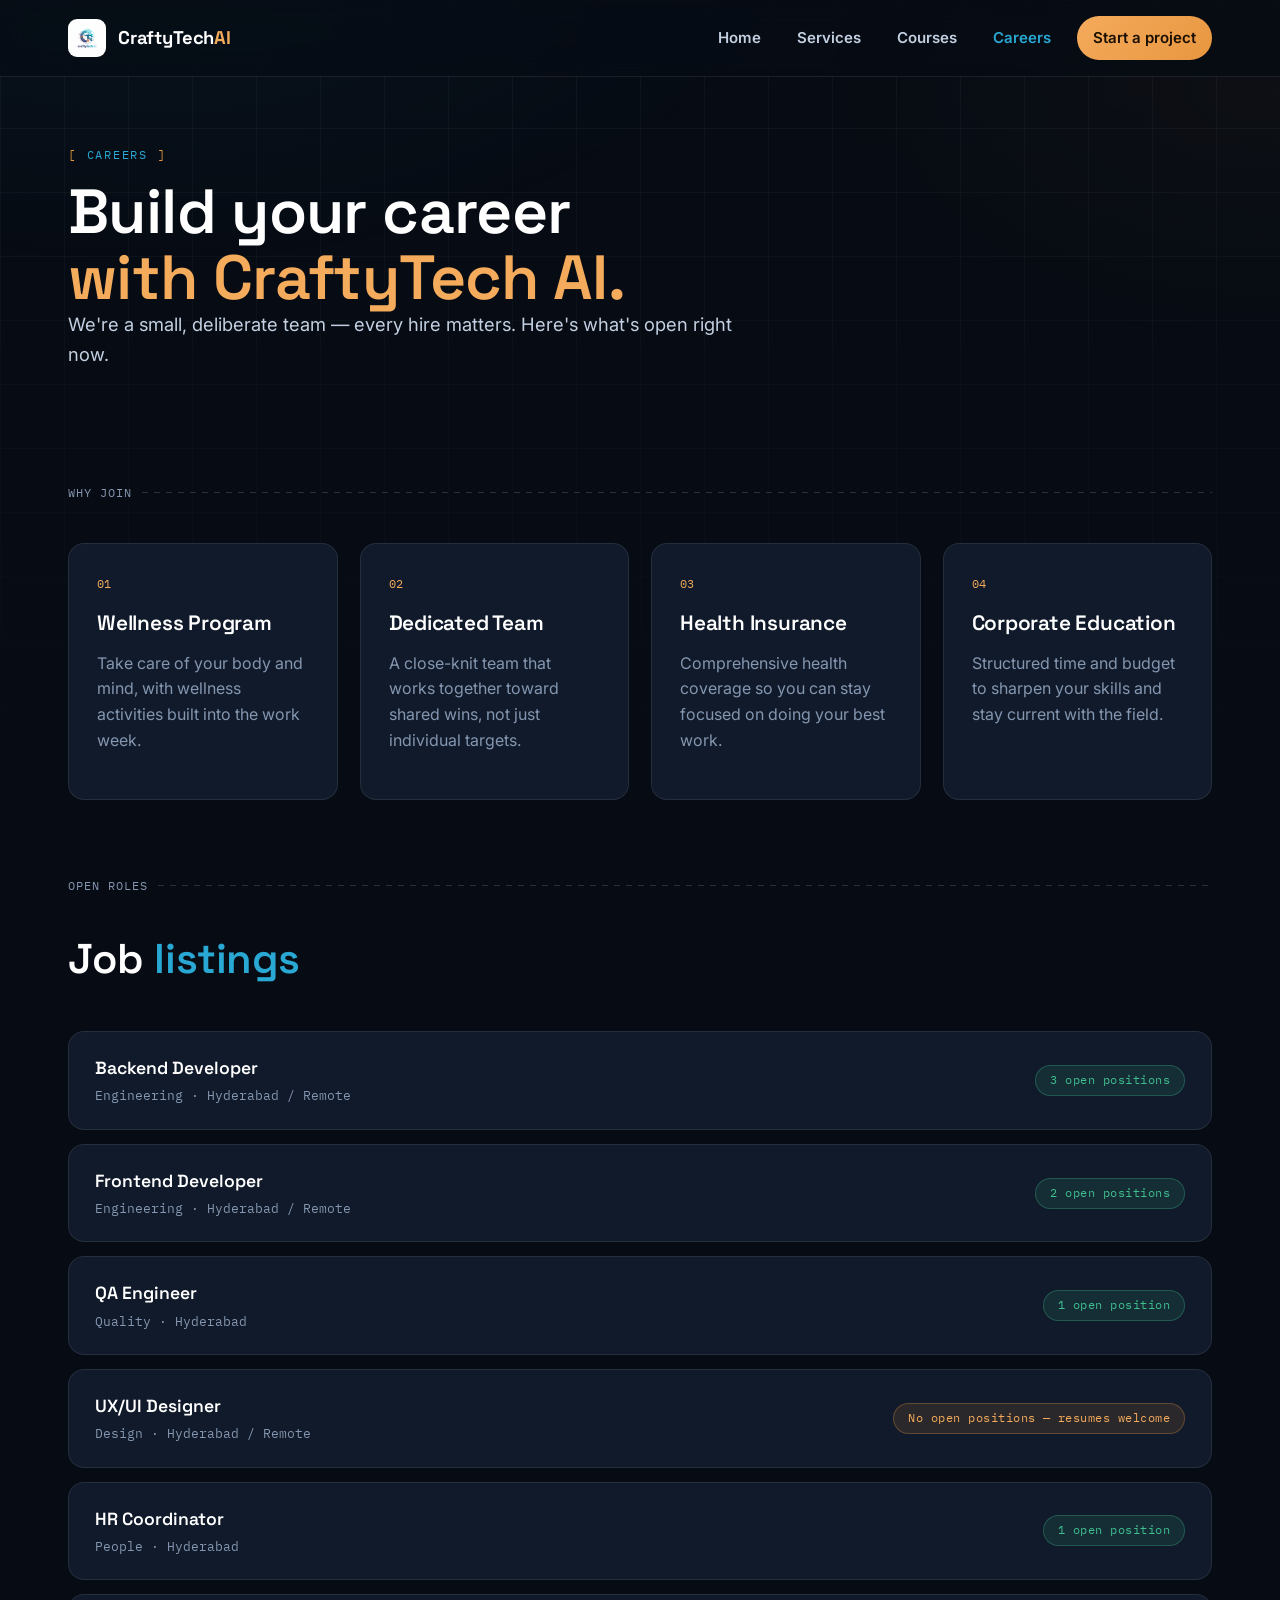
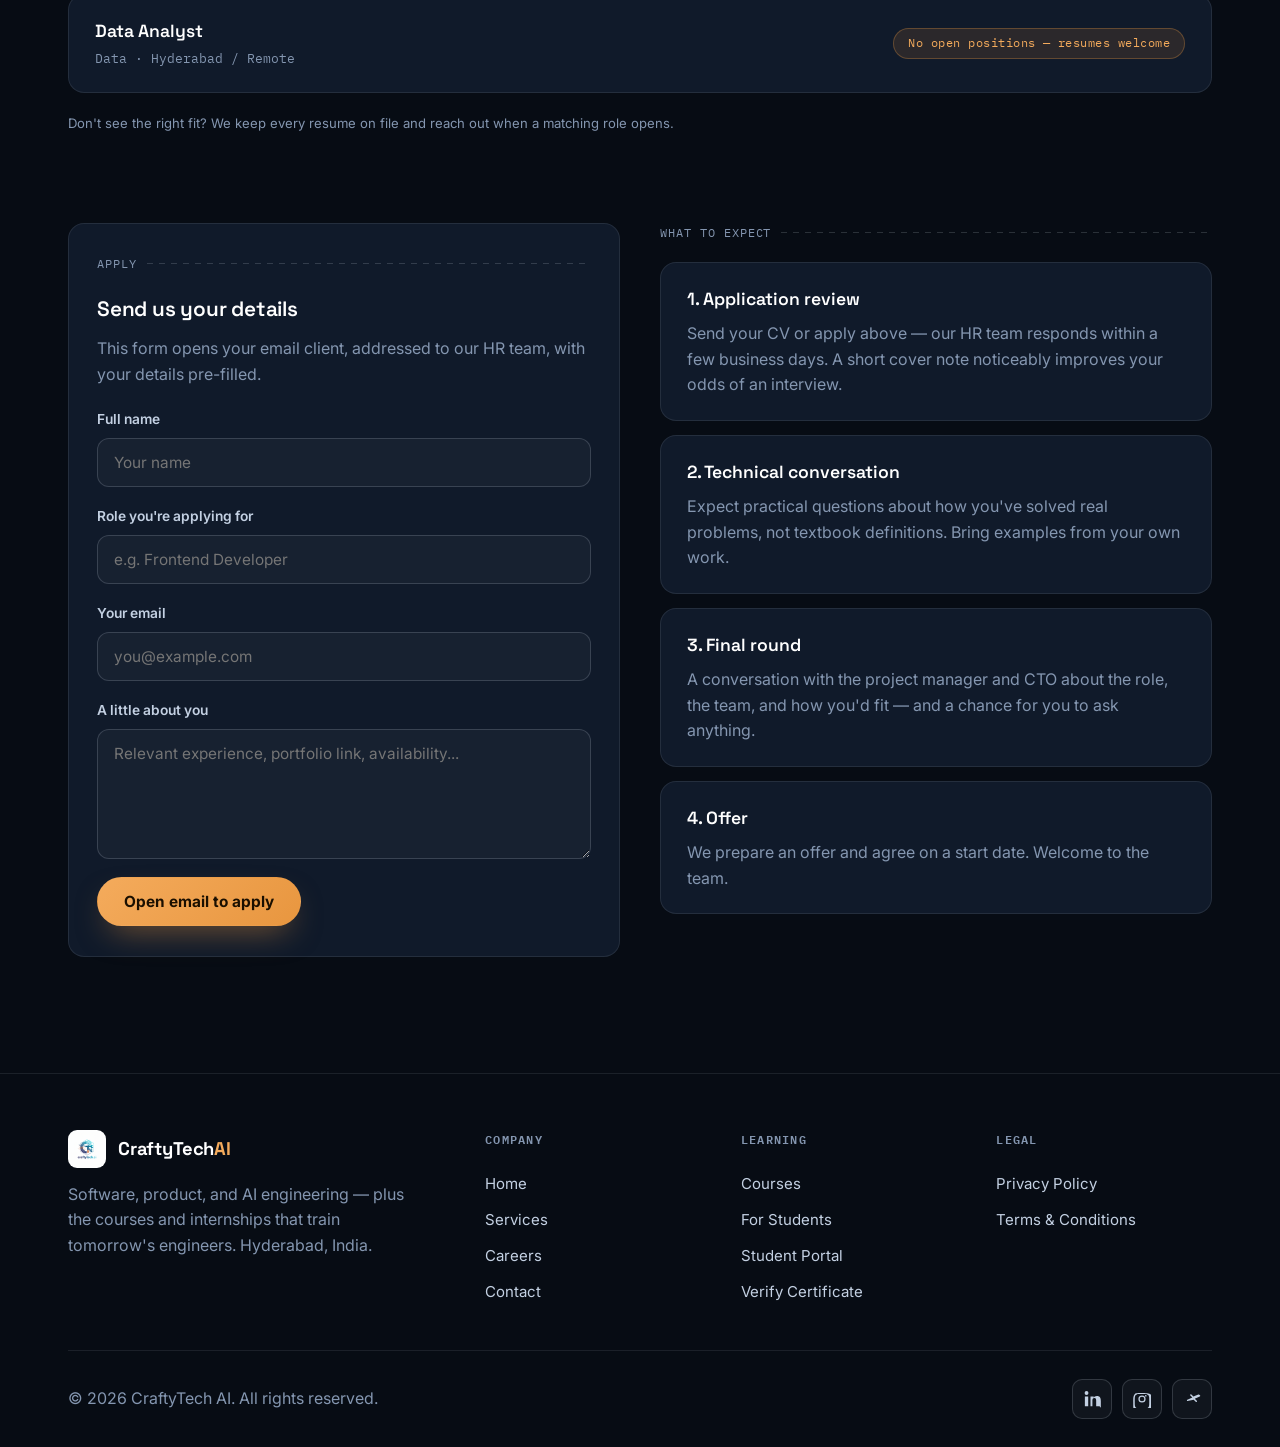
==== commit af26ae9b: "Added new code" ====
--- a/careers.html
+++ b/careers.html
@@ -1,388 +1,226 @@
 <!DOCTYPE html>
 <html lang="en">
-
 <head>
-	<title>Careers</title>
-	<meta charset="UTF-8">
-	<meta name="format-detection" content="telephone=no">
-	<!-- <style>body{opacity: 0;}</style> -->
-	<link rel="stylesheet" href="https://cdn.jsdelivr.net/npm/swiper@8/swiper-bundle.min.css?_v=20230327195509" />
-	<link rel="stylesheet" href="css/style.min.css?_v=20230327195509">
-	<style>
-		.footer__menu { order: 1; }
-		.footer__social { order: 2; }
-		.footer__copyright { order: 3; }
-		.footer__social {
-			display: flex;
-			flex-direction: column;
-			gap: 0.75rem;
-			align-items: flex-start;
-		}
-		.footer__social-title {
-			font-size: 0.9rem;
-			font-weight: 600;
-			text-transform: uppercase;
-			letter-spacing: 0.18em;
-			opacity: 0.8;
-		}
-		.social-list {
-			display: flex;
-			gap: 0.75rem;
-			padding: 0;
-			margin: 0;
-			list-style: none;
-		}
-		.social-link {
-			display: inline-flex;
-			align-items: center;
-			justify-content: center;
-			width: 3rem;
-			height: 3rem;
-			border-radius: 1rem;
-			background: rgba(255, 255, 255, 0.08);
-			border: 1px solid rgba(255, 255, 255, 0.15);
-			color: #ffffff;
-			transition: transform 0.25s ease, background 0.25s ease, box-shadow 0.25s ease;
-		}
-		.social-link:hover {
-			transform: translateY(-2px);
-			background: linear-gradient(135deg, rgba(110, 82, 255, 0.95), rgba(252, 89, 127, 0.95));
-			box-shadow: 0 16px 30px rgba(34, 54, 99, 0.18);
-		}
-		.social-link svg {
-			width: 1.4rem;
-			height: 1.4rem;
-			fill: currentColor;
-		}
-		@media (max-width: 640px) {
-			.footer__wrapper {
-				flex-direction: column;
-				align-items: flex-start;
-				gap: 1.5rem;
-			}
-			.footer__social {
-				width: 100%;
-			}
-		}
-	</style>
-	<link rel="shortcut icon" href="favicon.ico">
-	<!-- <meta name="robots" content="noindex, nofollow"> -->
-	<meta name="viewport" content="width=device-width, initial-scale=1.0">
+<meta charset="UTF-8">
+<meta name="viewport" content="width=device-width, initial-scale=1.0">
+<title>Careers — CraftyTech AI</title>
+<meta name="description" content="Open roles at CraftyTech AI. Join a Hyderabad-based engineering team building software, mobile apps, and AI products.">
+<link rel="icon" href="img/favicon.ico">
+<link rel="stylesheet" href="assets/css/style.css">
 </head>
-
 <body>
-	<div class="wrapper wrapper_careers">
-		<header class="header">
-			<div class="header__container">
-				<div class="header__wrapper">
-					<a class="header__logo" href="index.html"><picture><source srcset="img/logo.png" type="image/png"><img src="img/logo.png" alt="CraftyTech Ai logo"></picture></a>
-					<nav class="header__menu menu">
-						<ul class="menu__items">
-							<li class="menu__item"><a href="index.html">about us.</a></li>
-							<li class="menu__item"><a href="careers.html">careers.</a></li>
-							<li class="menu__item"><a href="contacts.html">contacts.</a></li>
-							<li class="menu__item menu__item_gradient"><a href="students.html">#students careers</a></li>
-						</ul>
-					</nav>
-				</div>
-			</div>
-		</header>
-		<main class="careers">
-			<div class="careers__container">
-				<div class="careers__wrapper">
-
-					<div class="contacts__title title title_big">
-						careers<span class="text-accent_orange">/</span>
-					</div>
-
-					<!-- //======= TYPING TEXT ======================================================================= -->
-					<section class="contacts__typing-text typing-text block-cross-out">
-						<!-- <div class="typing-text block-cross-out"> -->
-						<div class="typing-text__wrapper">
-							<span class="typing-text__text">join us</span>
-
-							<!-- Stings for text typing -->
-							<div id="typed-strings">
-								<span>join us and become<br>a part of a great IT community</span>
-								<span>join us because we<br>are the heart of IT<br>business</span>
-								<span>join us to discover your new level</span>
-								<span>join us because we<br>are hiring best of the best</span>
-								<span>join us to create your success together</span>
-							</div>
-						</div>
-						<!-- </div> -->
-					</section>
-
-					<!-- //=== choose-kron = section ================================================================== -->
-					<section class="choose-kron">
-						<div class="choose-kron__title title">why choose <span class="text_grey">CraftyTech Ai</span><span class="text-accent_orange">/</span>
-						</div>
-						<div class="choose-kron__content">
-							<div class="choose-kron__card choose-card block-cross-out">
-								<div class="choose-card__title">Wellness Program</div>
-								<div class="choose-card__text">Take care of your body and mind, get fit, relax and have fun with our
-									wellness activities.</div>
-							</div>
-							<div class="choose-kron__card choose-card block-cross-out">
-								<div class="choose-card__title">Dedicated Team</div>
-								<div class="choose-card__text">Join a family-like team, work together towards success and enjoy a
-									friendly work environment.</div>
-							</div>
-							<div class="choose-kron__card choose-card block-cross-out">
-								<div class="choose-card__title">Health Insurance</div>
-								<div class="choose-card__text">Stay healthy and worry-free with our comprehensive health coverage.
-								</div>
-							</div>
-							<div class="choose-kron__card choose-card block-cross-out">
-								<div class="choose-card__title">Corporate Education</div>
-								<div class="choose-card__text">Boost your skills, stay up-to-date with the latest trends and get
-									promoted!</div>
-							</div>
-						</div>
-					</section>
-
-					<!-- //=== job-listing = section ================================================================== -->
-					<section class="job-listing">
-						<div class="job-listing__title title">job <span class="text_grey">listings</span><span class="text-accent_orange">/</span>
-						</div>
-						<div class="job-listing__positions">
-
-							<div class="job-listing__position position-job" data-popup="#jobs-popup" data-quantity="3" data-first-title="Backend" data-second-title="Developers">
-								<div class="position-job__wrapper  block-cross-in">
-									<div class="position-job__title">Backend Developers</div>
-									<div class="position-job__description">3 positions</div>
-								</div>
-							</div>
-							<div class="job-listing__position position-job" data-popup="#jobs-popup" data-quantity="2" data-first-title="Frontend" data-second-title="Developers">
-								<div class="position-job__wrapper  block-cross-in">
-									<div class="position-job__title">Frontend Developers</div>
-									<div class="position-job__description">2 positions</div>
-								</div>
-							</div>
-							<div class="job-listing__position position-job" data-popup="#jobs-popup" data-quantity="1" data-first-title="QA">
-								<div class="position-job__wrapper  block-cross-in">
-									<div class="position-job__title">QA</div>
-									<div class="position-job__description">1 position</div>
-								</div>
-							</div>
-							<div class="job-listing__position position-job" data-popup="#jobs-popup" data-quantity="0" data-first-title="UX/UI" data-second-title="Designers">
-								<div class="position-job__wrapper  block-cross-in">
-									<div class="position-job__title">UX/UI Designers</div>
-									<div class="position-job__description">0 positions. but you can send us a resume</div>
-								</div>
-							</div>
-							<div class="job-listing__position position-job" data-popup="#jobs-popup" data-quantity="1" data-first-title="HR">
-								<div class="position-job__wrapper  block-cross-in">
-									<div class="position-job__title">HR</div>
-									<div class="position-job__description">1 position</div>
-								</div>
-							</div>
-							<div class="job-listing__position position-job" data-popup="#jobs-popup" data-quantity="0" data-first-title="Data" data-second-title="Analysts">
-								<div class="position-job__wrapper  block-cross-in">
-									<div class="position-job__title">Data Analysts</div>
-									<div class="position-job__description">0 positions. but you can send us a resume</div>
-								</div>
-							</div>
-
-						</div>
-					</section>
-
-					<!-- //=== cv-form = section ================================================================== -->
-					<section class="cv-form form">
-
-					</section>
-
-					<!-- //=== CASCADE = section (tips for interview)================================================================== -->
-					<section class="cascade">
-						<div class="cascade__title title">tips for acing the <span class="text_grey">interview</span><span class="text-accent_orange">/</span>
-						</div>
-
-						<div class="cascade__slider cascade-slider">
-							<div class="cascade-slider__item cascade-item block-cross-out">
-								<div class="cascade-item__wrapper">
-									<div class="cascade-item__row">
-										<div class="cascade-item__numbers text_grey">
-											<div class="numbers-column"></div>
-										</div>
-										<div class="cascade-item__text text-cascade-item">
-											<div class="text-cascade-item__title text-accent_aqua"># First things first.</div>
-											<div class="text-cascade-item__main">
-												<p>Apply for a job or just send us your CV. Our HR managers will contact you shortly.</p>
-											</div>
-											<div class="text-cascade-item__tips text_grey">
-												<p>---<br>
-													**Tip** If you attach a cover letter, your chances of landing an interview rise
-													significantly!<br>
-													---</p>
-											</div>
-										</div>
-									</div>
-								</div>
-							</div>
-							<div class="cascade-slider__item cascade-item block-cross-out">
-								<div class="cascade-item__wrapper">
-									<div class="cascade-item__row">
-										<div class="cascade-item__numbers text_grey">
-											<div class="numbers-column"></div>
-										</div>
-										<div class="cascade-item__text text-cascade-item">
-											<div class="text-cascade-item__title text-accent_aqua"># Tech interview with the team</div>
-											<div class="text-cascade-item__main">
-												<p>It'll be awesome if you look at the job offer once again and prepare some questions for us
-													before the interview. You can also refresh (if necessary) your knowledge about our tech stack.
-													We don't expect you to tell us definitions of tech terms. Instead, we hope to see your
-													understanding and expertise.
-												</p>
-											</div>
-											<div class="text-cascade-item__tips text_grey">
-												<p>---<br>**Tip**: It's more valuable to see an example of a theoretical issue put into practice
-													rather than the ability to provide definitions. Prepare effective use cases from your tech
-													experience.<br>
-													---</p>
-											</div>
-										</div>
-									</div>
-								</div>
-							</div>
-							<div class="cascade-slider__item cascade-item block-cross-out">
-								<div class="cascade-item__wrapper">
-									<div class="cascade-item__row">
-										<div class="cascade-item__numbers text_grey">
-											<div class="numbers-column"></div>
-										</div>
-										<div class="cascade-item__text text-cascade-item">
-											<div class="text-cascade-item__title text-accent_aqua"># Final round: an interview with project
-												managers and CTO</div>
-											<div class="text-cascade-item__main">
-												<p>Once the second round is done, we will have an approximate understanding of your level of
-													expertise, the type of tasks we can assign to you, and more. The aim of the final interview is
-													to get to know you better, see whether you and the team would make a perfect match, and
-													discover your strong
-													points. That's the stage where you get a chance to demonstrate your expertise and desire to
-													advance
-													professionally working on our product.</p>
-												<p>We are going to discuss working conditions and future tasks and answer your questions about
-													the team, the product, our workflow, etc.</p>
-											</div>
-											<div class="text-cascade-item__tips text_grey">
-												<p>---<br>**Tip** Just relax and be yourself! We value honesty and open-mindedness.<br>---</p>
-											</div>
-										</div>
-									</div>
-								</div>
-							</div>
-							<div class="cascade-slider__item cascade-item block-cross-out">
-								<div class="cascade-item__wrapper">
-									<div class="cascade-item__row">
-										<div class="cascade-item__numbers text_grey">
-											<div class="numbers-column"></div>
-										</div>
-										<div class="cascade-item__text text-cascade-item">
-											<div class="text-cascade-item__main">
-												<p>We prepare an offer and set a date for your first day at work.</p>
-											</div>
-													<div class="text-cascade-item__title text-accent_aqua">**Welcome to the CraftyTech Ai team!**</div>
-											<div class="text-cascade-item__ascii text-cascade-item__ascii_desktop">
-												<pre>
-
- ██████╗██████╗  █████╗ ███████╗████████╗██╗   ██╗████████╗███████╗ ██████╗██╗  ██╗     █████╗ ██╗
-██╔════╝██╔══██╗██╔══██╗██╔════╝╚══██╔══╝╚██╗ ██╔╝╚══██╔══╝██╔════╝██╔════╝██║  ██║    ██╔══██╗██║
-██║     ██████╔╝███████║█████╗     ██║    ╚████╔╝    ██║   █████╗  ██║     ███████║    ███████║██║
-██║     ██╔══██╗██╔══██║██╔══╝     ██║     ╚██╔╝     ██║   ██╔══╝  ██║     ██╔══██║    ██╔══██║██║
-╚██████╗██║  ██║██║  ██║██║        ██║      ██║      ██║   ███████╗╚██████╗██║  ██║    ██║  ██║██║
- ╚═════╝╚═╝  ╚═╝╚═╝  ╚═╝╚═╝        ╚═╝      ╚═╝      ╚═╝   ╚══════╝ ╚═════╝╚═╝  ╚═╝    ╚═╝  ╚═╝╚═╝											</div>
-											<div class="text-cascade-item__ascii text-cascade-item__ascii_tablet">
-												<pre>
-</pre>
-											</div>
-											<div class="text-cascade-item__ascii text-cascade-item__ascii_mobile">
-											
-											</div>
-										</div>
-									</div>
-								</div>
-							</div>
-						</div>
-					</section>
-					
-				</div>
-			</div>
-		</main>
-
-		<footer class="footer">
-			<div class="footer__container">
-				<div class="footer__wrapper">
-					<nav class="footer__menu menu-footer">
-						<ul class="menu-footer__items">
-							<li class="menu-footer__item"><a href="index.html">about us.</a></li>
-							<li class="menu-footer__item"><a href="careers.html">careers.</a></li>
-							<li class="menu-footer__item"><a href="contacts.html">contacts.</a></li>
-						<li class="menu-footer__item menu-footer__item_gradient"><a href="students.html">#Students careers</a></li>
-							<li class="menu-footer__item"><a href="privacy-policy.html">privacy policy.</a></li>
-							<li class="menu-footer__item"><a href="terms-and-conditions.html">terms & conditions.</a></li>
-						</ul>
-					</nav>					<div class="footer__social">
-						<div class="footer__social-title">follow us</div>
-						<ul class="social-list">
-							<li>
-								<a href="https://www.linkedin.com/company/craftytech-ai" class="social-link" target="_blank" rel="noreferrer" aria-label="LinkedIn">
-									<svg viewBox="0 0 24 24" aria-hidden="true"><path d="M6.94 21.5H2.5V8.5h4.44v13zm-2.22-15a2.56 2.56 0 112.56-2.56 2.56 2.56 0 01-2.56 2.56zm17.28 15h-4.44v-6.95c0-1.66-.03-3.8-2.32-3.8-2.33 0-2.69 1.82-2.69 3.7v7.05H9.98V8.5h4.26v1.82h.06c.59-1.12 2.03-2.3 4.18-2.3 4.47 0 5.3 2.95 5.3 6.78v8.7z"/></svg>
-								</a>
-							</li>
-							<li>
-								<a href="https://www.instagram.com/craftytech_ai" class="social-link" target="_blank" rel="noreferrer" aria-label="Instagram">
-									<svg viewBox="0 0 24 24" aria-hidden="true"><path d="M12 7.2a4.8 4.8 0 104.8 4.8A4.81 4.81 0 0012 7.2zm0 7.92a3.12 3.12 0 113.12-3.12A3.13 3.13 0 0112 15.12zm5.04-8.58a1.12 1.12 0 11-1.12 1.12 1.12 1.12 0 011.12-1.12zM12 5.4c3.1 0 3.48.01 4.7.07 1.13.05 1.74.24 2.15.4a3.92 3.92 0 011.42.92 3.92 3.92 0 01.92 1.41c.16.41.35 1.02.4 2.15.06 1.22.07 1.6.07 4.7s-.01 3.48-.07 4.7c-.05 1.13-.24 1.74-.4 2.15a3.92 3.92 0 01-.92 1.42 3.92 3.92 0 01-1.41.92c-.41.16-1.02.35-2.15.4-1.22.06-1.6.07-4.7.07s-3.48-.01-4.7-.07c-1.13-.05-1.74-.24-2.15-.4a3.92 3.92 0 01-1.42-.92 3.92 3.92 0 01-.92-1.41c-.16-.41-.35-1.02-.4-2.15-.06-1.22-.07-1.6-.07-4.7s.01-3.48.07-4.7c.05-1.13.24-1.74.4-2.15a3.92 3.92 0 01.92-1.42 3.92 3.92 0 011.41-.92c.41-.16 1.02-.35 2.15-.4C8.52 5.41 8.9 5.4 12 5.4zm0-1.55C8.82 3.85 8.4 3.86 7.15 3.92 5.86 3.98 4.93 4.2 4.17 4.45a5.47 5.47 0 00-1.94 1.16 5.47 5.47 0 00-1.16 1.94C.64 8.8.42 9.73.36 11.02.3 12.27.3 12.69.3 16.87s0 4.6.06 5.85c.06 1.29.28 2.22.53 2.98a5.47 5.47 0 001.16 1.94 5.47 5.47 0 001.94 1.16c.76.25 1.69.47 2.98.53 1.25.06 1.67.06 5.85.06s4.6 0 5.85-.06c1.29-.06 2.22-.28 2.98-.53a5.47 5.47 0 001.94-1.16 5.47 5.47 0 001.16-1.94c.25-.76.47-1.69.53-2.98.06-1.25.06-1.67.06-5.85s0-4.6-.06-5.85c-.06-1.29-.28-2.22-.53-2.98a5.47 5.47 0 00-1.16-1.94 5.47 5.47 0 00-1.94-1.16c-.76-.25-1.69-.47-2.98-.53C15.6 3.85 15.18 3.85 12 3.85z"/></svg>
-								</a>
-							</li>
-							<li>
-								<a href="https://x.com/craftytech_ai" class="social-link" target="_blank" rel="noreferrer" aria-label="X">
-									<svg viewBox="0 0 24 24" aria-hidden="true"><path d="M21.71 6.29a1 1 0 00-1.18-.28l-6.63 2.7-2.7-2.7a1 1 0 00-1.42 1.42l2.7 2.7-6.7 2.72a1 1 0 00.28 1.89l8.21-1.82 2.7 2.7a1 1 0 001.42-1.42l-2.7-2.7 6.63-2.7a1 1 0 00.28-1.72z"/></svg>
-								</a>
-							</li>
-						</ul>
-				</div>				<div class="footer__copyright">© 2026 CraftyTech Ai. All rights reserved.</div>
-				</div>
-			</div>
-		</footer>
-	</div>
-
-	<div id="jobs-popup" aria-hidden="true" class="popup jobs-popup">
-		<div class="popup__wrapper">
-			<div class="popup__container">
-				<div class="popup__content">
-					<div class="button-wrapper">
-						<button data-close type="button" class="popup__close">back</button>
-						<div class="animated-line"></div>
-					</div>
-
-					<div class="popup__title">Backend <span class="text_grey">Developers</span><span class="text-accent_orange">/</span></div>
-					<div class="popup__text-wrapper block-cross-out">
-						<div class="popup__text text-popup">
-							<div class="text-popup__description">Lorem, ipsum dolor sit amet consectetur adipisicing elit. Ex corrupti
-								incidunt modi ipsa totam culpa numquam fuga nisi nihil quam voluptas, doloremque reprehenderit odio qui.
-							</div>
-							<ul class="text-popup__features triangeled-list">
-								<li class="triangeled-list__item">The team uses: <br>Lorem, ipsum, dolor, sit amet.</li>
-								<li class="triangeled-list__item">Primary responsibilities: <br>Lorem, amet, dolor sit.</li>
-							</ul>
-						</div>
-					</div>
-
-					<!-- <a href="#" class="position-button">
-					<div class="position-button__title">Backend Developer (Node.js)</div>
-					<div class="position-button__link">view</div>
-					<picture><source srcset="img/careers/team-bg.webp" type="image/webp"><img class="position-button__bg" src="img/careers/team-bg.jpg" alt=""></picture>
-				</a> -->
-
-				</div>
-			</div>
-		</div>
-	</div>
-	<script src="https://cdn.jsdelivr.net/npm/swiper@8/swiper-bundle.min.js?_v=20230327195509"></script>
-	<script src="https://cdn.jsdelivr.net/gh/dixonandmoe/rellax@master/rellax.min.js?_v=20230327195509"></script>
-	<script src="https://cdn.jsdelivr.net/npm/typed.js@2.0.12?_v=20230327195509"></script>
-
-	<script src="js/app.min.js?_v=20230327195509"></script>
+
+<header class="site-header">
+  <div class="container">
+    <a href="index.html" class="brand">
+      <img src="img/logo.png" alt="CraftyTech AI logo">
+      <span class="brand-word">CraftyTech<span>AI</span></span>
+    </a>
+    <nav class="main-nav">
+      <a href="index.html">Home</a>
+      <a href="index.html#services">Services</a>
+      <a href="courses.html">Courses</a>
+      <a href="careers.html">Careers</a>
+      <a href="contacts.html" class="cta">Start a project</a>
+    </nav>
+    <button class="nav-toggle" aria-label="Toggle menu" aria-expanded="false">☰</button>
+  </div>
+</header>
+
+<main>
+
+  <section class="page-banner">
+    <div class="container">
+      <div class="eyebrow">Careers</div>
+      <h1>Build your career<br><span class="text-copper">with CraftyTech AI.</span></h1>
+      <p class="lead">We're a small, deliberate team — every hire matters. Here's what's open right now.</p>
+    </div>
+  </section>
+
+  <!-- WHY JOIN -->
+  <section class="block">
+    <div class="container">
+      <div class="trace">Why join</div>
+      <div class="grid cols-4">
+        <div class="bcard reveal">
+          <span class="idx">01</span>
+          <h3>Wellness Program</h3>
+          <p class="muted">Take care of your body and mind, with wellness activities built into the work week.</p>
+        </div>
+        <div class="bcard reveal">
+          <span class="idx">02</span>
+          <h3>Dedicated Team</h3>
+          <p class="muted">A close-knit team that works together toward shared wins, not just individual targets.</p>
+        </div>
+        <div class="bcard reveal">
+          <span class="idx">03</span>
+          <h3>Health Insurance</h3>
+          <p class="muted">Comprehensive health coverage so you can stay focused on doing your best work.</p>
+        </div>
+        <div class="bcard reveal">
+          <span class="idx">04</span>
+          <h3>Corporate Education</h3>
+          <p class="muted">Structured time and budget to sharpen your skills and stay current with the field.</p>
+        </div>
+      </div>
+    </div>
+  </section>
+
+  <!-- JOB LISTINGS -->
+  <section class="block" style="padding-top:0;">
+    <div class="container">
+      <div class="trace">Open roles</div>
+      <div class="section-head">
+        <h2>Job <span class="text-teal">listings</span></h2>
+      </div>
+
+      <div class="row-card reveal">
+        <div><div class="row-card__title">Backend Developer</div><div class="row-card__meta">Engineering · Hyderabad / Remote</div></div>
+        <span class="pill">3 open positions</span>
+      </div>
+      <div class="row-card reveal">
+        <div><div class="row-card__title">Frontend Developer</div><div class="row-card__meta">Engineering · Hyderabad / Remote</div></div>
+        <span class="pill">2 open positions</span>
+      </div>
+      <div class="row-card reveal">
+        <div><div class="row-card__title">QA Engineer</div><div class="row-card__meta">Quality · Hyderabad</div></div>
+        <span class="pill">1 open position</span>
+      </div>
+      <div class="row-card reveal">
+        <div><div class="row-card__title">UX/UI Designer</div><div class="row-card__meta">Design · Hyderabad / Remote</div></div>
+        <span class="pill warn">No open positions — resumes welcome</span>
+      </div>
+      <div class="row-card reveal">
+        <div><div class="row-card__title">HR Coordinator</div><div class="row-card__meta">People · Hyderabad</div></div>
+        <span class="pill">1 open position</span>
+      </div>
+      <div class="row-card reveal">
+        <div><div class="row-card__title">Data Analyst</div><div class="row-card__meta">Data · Hyderabad / Remote</div></div>
+        <span class="pill warn">No open positions — resumes welcome</span>
+      </div>
+
+      <p class="form-note" style="margin-top:20px;">Don't see the right fit? We keep every resume on file and reach out when a matching role opens.</p>
+    </div>
+  </section>
+
+  <!-- APPLY -->
+  <section class="block" style="padding-top:0;">
+    <div class="container">
+      <div class="grid cols-2" style="gap:40px;">
+        <div class="bcard reveal">
+          <div class="trace" style="margin-bottom:20px;">Apply</div>
+          <h3>Send us your details</h3>
+          <p class="muted" style="margin-bottom:20px;">This form opens your email client, addressed to our HR team, with your details pre-filled.</p>
+          <form id="apply-form">
+            <div class="field">
+              <label for="apply-name">Full name</label>
+              <input id="apply-name" type="text" required placeholder="Your name">
+            </div>
+            <div class="field">
+              <label for="apply-role">Role you're applying for</label>
+              <input id="apply-role" type="text" required placeholder="e.g. Frontend Developer">
+            </div>
+            <div class="field">
+              <label for="apply-email">Your email</label>
+              <input id="apply-email" type="email" required placeholder="you@example.com">
+            </div>
+            <div class="field">
+              <label for="apply-msg">A little about you</label>
+              <textarea id="apply-msg" placeholder="Relevant experience, portfolio link, availability..."></textarea>
+            </div>
+            <button type="submit" class="btn primary">Open email to apply</button>
+          </form>
+        </div>
+
+        <!-- TIPS -->
+        <div class="reveal">
+          <div class="trace" style="margin-bottom:20px;">What to expect</div>
+          <div class="grid" style="gap:14px;">
+            <div class="row-card" style="margin-bottom:0; align-items:flex-start;">
+              <div>
+                <div class="row-card__title">1. Application review</div>
+                <p class="muted" style="margin:8px 0 0;">Send your CV or apply above — our HR team responds within a few business days. A short cover note noticeably improves your odds of an interview.</p>
+              </div>
+            </div>
+            <div class="row-card" style="margin-bottom:0; align-items:flex-start;">
+              <div>
+                <div class="row-card__title">2. Technical conversation</div>
+                <p class="muted" style="margin:8px 0 0;">Expect practical questions about how you've solved real problems, not textbook definitions. Bring examples from your own work.</p>
+              </div>
+            </div>
+            <div class="row-card" style="margin-bottom:0; align-items:flex-start;">
+              <div>
+                <div class="row-card__title">3. Final round</div>
+                <p class="muted" style="margin:8px 0 0;">A conversation with the project manager and CTO about the role, the team, and how you'd fit — and a chance for you to ask anything.</p>
+              </div>
+            </div>
+            <div class="row-card" style="margin-bottom:0; align-items:flex-start;">
+              <div>
+                <div class="row-card__title">4. Offer</div>
+                <p class="muted" style="margin:8px 0 0;">We prepare an offer and agree on a start date. Welcome to the team.</p>
+              </div>
+            </div>
+          </div>
+        </div>
+      </div>
+    </div>
+  </section>
+
+</main>
+
+<footer class="site-footer">
+  <div class="container">
+    <div class="footer__top">
+      <div class="footer__brand">
+        <a href="index.html" class="brand" style="margin-bottom:14px;">
+          <img src="img/logo.png" alt="CraftyTech AI logo">
+          <span class="brand-word">CraftyTech<span>AI</span></span>
+        </a>
+        <p class="muted">Software, product, and AI engineering — plus the courses and internships that train tomorrow's engineers. Hyderabad, India.</p>
+      </div>
+      <div class="footer__col">
+        <h4>Company</h4>
+        <a href="index.html">Home</a>
+        <a href="index.html#services">Services</a>
+        <a href="careers.html">Careers</a>
+        <a href="contacts.html">Contact</a>
+      </div>
+      <div class="footer__col">
+        <h4>Learning</h4>
+        <a href="courses.html">Courses</a>
+        <a href="students.html">For Students</a>
+        <a href="students-portal.html">Student Portal</a>
+        <a href="verify-certificates.html">Verify Certificate</a>
+      </div>
+      <div class="footer__col">
+        <h4>Legal</h4>
+        <a href="privacy-policy.html">Privacy Policy</a>
+        <a href="terms-and-conditions.html">Terms &amp; Conditions</a>
+      </div>
+    </div>
+    <div class="footer__bottom">
+      <div class="muted">© <span data-year></span> CraftyTech AI. All rights reserved.</div>
+      <ul class="social-list">
+        <li><a href="https://www.linkedin.com/company/craftytech-ai" class="social-link" target="_blank" rel="noreferrer" aria-label="LinkedIn"><svg viewBox="0 0 24 24"><path d="M6.94 21.5H2.5V8.5h4.44v13zm-2.22-15a2.56 2.56 0 112.56-2.56 2.56 2.56 0 01-2.56 2.56zm17.28 15h-4.44v-6.95c0-1.66-.03-3.8-2.32-3.8-2.33 0-2.69 1.82-2.69 3.7v7.05H9.98V8.5h4.26v1.82h.06c.59-1.12 2.03-2.3 4.18-2.3 4.47 0 5.3 2.95 5.3 6.78v8.7z"/></svg></a></li>
+        <li><a href="https://www.instagram.com/craftytech_ai" class="social-link" target="_blank" rel="noreferrer" aria-label="Instagram"><svg viewBox="0 0 24 24"><path d="M12 7.2a4.8 4.8 0 104.8 4.8A4.81 4.81 0 0012 7.2zm0 7.92a3.12 3.12 0 113.12-3.12A3.13 3.13 0 0112 15.12zm5.04-8.58a1.12 1.12 0 11-1.12 1.12 1.12 1.12 0 011.12-1.12zM12 5.4c3.1 0 3.48.01 4.7.07 1.13.05 1.74.24 2.15.4a3.92 3.92 0 011.42.92 3.92 3.92 0 01.92 1.41c.16.41.35 1.02.4 2.15.06 1.22.07 1.6.07 4.7s-.01 3.48-.07 4.7c-.05 1.13-.24 1.74-.4 2.15a3.92 3.92 0 01-.92 1.42 3.92 3.92 0 01-1.41.92c-.41.16-1.02.35-2.15.4-1.22.06-1.6.07-4.7.07s-3.48-.01-4.7-.07c-1.13-.05-1.74-.24-2.15-.4a3.92 3.92 0 01-1.42-.92 3.92 3.92 0 01-.92-1.41c-.16-.41-.35-1.02-.4-2.15-.06-1.22-.07-1.6-.07-4.7s.01-3.48.07-4.7c.05-1.13.24-1.74.4-2.15a3.92 3.92 0 01.92-1.42 3.92 3.92 0 011.41-.92c.41-.16 1.02-.35 2.15-.4C8.52 5.41 8.9 5.4 12 5.4zm0-1.55C8.82 3.85 8.4 3.86 7.15 3.92 5.86 3.98 4.93 4.2 4.17 4.45a5.47 5.47 0 00-1.94 1.16 5.47 5.47 0 00-1.16 1.94C.64 8.8.42 9.73.36 11.02.3 12.27.3 12.69.3 16.87s0 4.6.06 5.85c.06 1.29.28 2.22.53 2.98a5.47 5.47 0 001.16 1.94 5.47 5.47 0 001.94 1.16c.76.25 1.69.47 2.98.53 1.25.06 1.67.06 5.85.06s4.6 0 5.85-.06c1.29-.06 2.22-.28 2.98-.53a5.47 5.47 0 001.94-1.16 5.47 5.47 0 001.16-1.94c.25-.76.47-1.69.53-2.98.06-1.25.06-1.67.06-5.85s0-4.6-.06-5.85c-.06-1.29-.28-2.22-.53-2.98a5.47 5.47 0 00-1.16-1.94 5.47 5.47 0 00-1.94-1.16c-.76-.25-1.69-.47-2.98-.53C15.6 3.85 15.18 3.85 12 3.85z"/></svg></a></li>
+        <li><a href="https://x.com/craftytech_ai" class="social-link" target="_blank" rel="noreferrer" aria-label="X"><svg viewBox="0 0 24 24"><path d="M21.71 6.29a1 1 0 00-1.18-.28l-6.63 2.7-2.7-2.7a1 1 0 00-1.42 1.42l2.7 2.7-6.7 2.72a1 1 0 00.28 1.89l8.21-1.82 2.7 2.7a1 1 0 001.42-1.42l-2.7-2.7 6.63-2.7a1 1 0 00.28-1.72z"/></svg></a></li>
+      </ul>
+    </div>
+  </div>
+</footer>
+
+<script src="assets/js/main.js"></script>
+<script>
+  document.getElementById('apply-form').addEventListener('submit', function (e) {
+    e.preventDefault();
+    var name = document.getElementById('apply-name').value.trim();
+    var role = document.getElementById('apply-role').value.trim();
+    var email = document.getElementById('apply-email').value.trim();
+    var msg = document.getElementById('apply-msg').value.trim();
+    var subject = encodeURIComponent('Application: ' + role);
+    var body = encodeURIComponent('Name: ' + name + '\nEmail: ' + email + '\n\n' + msg);
+    window.location.href = 'mailto:hr@craftytechai.in?subject=' + subject + '&body=' + body;
+  });
+</script>
 </body>
-
-</html>+</html>
--- a/assets/css/style.css
+++ b/assets/css/style.css
@@ -0,0 +1,411 @@
+/* ============================================================
+   CraftyTech AI — Design System
+   Palette derived from the real brand mark: deep ocean teal + navy ink,
+   paired with a warm copper signal for CTAs and highlights.
+   ============================================================ */
+
+@import url('https://fonts.googleapis.com/css2?family=Space+Grotesk:wght@400;500;600;700&family=Inter:wght@400;500;600;700;800&family=IBM+Plex+Mono:wght@400;500;600&display=swap');
+
+:root{
+  /* Core palette */
+  --ink:            #070c14;
+  --ink-2:          #0b121e;
+  --surface:        #101a2a;
+  --surface-2:      #141f33;
+  --border:         rgba(230, 240, 250, 0.09);
+  --border-strong:  rgba(230, 240, 250, 0.16);
+
+  --teal:           #1c86ad;
+  --teal-bright:    #29a8d4;
+  --teal-dim:       #0f4b63;
+  --indigo:         #1b2359;
+
+  --copper:         #e8963f;
+  --copper-bright:  #f4ab5c;
+  --copper-dim:     #7a5326;
+
+  --text:           #eef4fa;
+  --text-soft:      #c3d0e2;
+  --text-mute:      #8496b0;
+
+  --ok:             #3fbf8f;
+
+  /* Type */
+  --display: 'Space Grotesk', 'Inter', ui-sans-serif, system-ui, sans-serif;
+  --body:    'Inter', ui-sans-serif, system-ui, -apple-system, "Segoe UI", sans-serif;
+  --mono:    'IBM Plex Mono', ui-monospace, SFMono-Regular, Menlo, monospace;
+
+  --maxw: 1200px;
+  --radius-sm: 10px;
+  --radius: 16px;
+  --radius-lg: 26px;
+
+  --ease: cubic-bezier(0.22, 1, 0.36, 1);
+}
+
+*{ box-sizing: border-box; }
+html{ scroll-behavior: smooth; }
+body{
+  margin: 0;
+  background: var(--ink);
+  color: var(--text);
+  font-family: var(--body);
+  line-height: 1.6;
+  -webkit-font-smoothing: antialiased;
+  overflow-x: hidden;
+}
+
+img{ max-width: 100%; display: block; }
+a{ color: inherit; }
+
+::selection{ background: var(--copper); color: var(--ink); }
+
+/* Background texture: faint schematic grid + radial glow, applied once at body level */
+body::before{
+  content: "";
+  position: fixed;
+  inset: 0;
+  z-index: 0;
+  pointer-events: none;
+  background:
+    radial-gradient(1100px 620px at 12% -10%, rgba(28, 134, 173, 0.16), transparent 60%),
+    radial-gradient(900px 520px at 100% 10%, rgba(232, 150, 63, 0.08), transparent 55%),
+    linear-gradient(var(--border) 1px, transparent 1px),
+    linear-gradient(90deg, var(--border) 1px, transparent 1px);
+  background-size: auto, auto, 64px 64px, 64px 64px;
+  background-position: 0 0, 0 0, 0 0, 0 0;
+  opacity: 0.55;
+  mask-image: linear-gradient(180deg, rgba(0,0,0,0.9), rgba(0,0,0,0.35) 60%, transparent 95%);
+}
+
+.container{
+  max-width: var(--maxw);
+  margin: 0 auto;
+  padding: 0 28px;
+  position: relative;
+  z-index: 1;
+}
+
+/* ---------- Eyebrow / labels: mono, wide-tracked, bracket-framed ---------- */
+.eyebrow{
+  display: inline-flex;
+  align-items: center;
+  gap: 10px;
+  font-family: var(--mono);
+  font-size: 0.78rem;
+  letter-spacing: 0.14em;
+  text-transform: uppercase;
+  color: var(--teal-bright);
+  margin: 0 0 18px;
+}
+.eyebrow::before{ content: "["; color: var(--copper); }
+.eyebrow::after{ content: "]"; color: var(--copper); }
+
+/* ---------- Typography ---------- */
+h1,h2,h3,h4{ font-family: var(--display); color: #fff; margin: 0; font-weight: 600; letter-spacing: -0.01em; }
+h1{ font-size: clamp(2.4rem, 5vw, 3.9rem); line-height: 1.05; }
+h2{ font-size: clamp(1.8rem, 3.4vw, 2.6rem); line-height: 1.15; }
+h3{ font-size: 1.3rem; }
+p{ margin: 0 0 1em; color: var(--text-soft); }
+.lead{ font-size: 1.15rem; color: var(--text-soft); max-width: 56ch; }
+.muted{ color: var(--text-mute); }
+.text-copper{ color: var(--copper-bright); }
+.text-teal{ color: var(--teal-bright); }
+.mono{ font-family: var(--mono); }
+
+.section-head{ max-width: 640px; margin: 0 0 48px; }
+.section-head.center{ margin-left: auto; margin-right: auto; text-align: center; }
+
+/* ---------- Buttons ---------- */
+.btn{
+  display: inline-flex;
+  align-items: center;
+  justify-content: center;
+  gap: 8px;
+  padding: 14px 26px;
+  border-radius: 999px;
+  font-family: var(--body);
+  font-weight: 700;
+  font-size: 0.96rem;
+  text-decoration: none;
+  border: 1px solid transparent;
+  cursor: pointer;
+  transition: transform 0.28s var(--ease), box-shadow 0.28s var(--ease), background 0.28s var(--ease), border-color 0.28s var(--ease), color 0.28s var(--ease);
+  white-space: nowrap;
+}
+.btn.primary{
+  background: linear-gradient(135deg, var(--copper-bright), var(--copper));
+  color: #1a0f00;
+  box-shadow: 0 14px 32px -12px rgba(232, 150, 63, 0.55);
+}
+.btn.primary:hover{ transform: translateY(-2px); box-shadow: 0 18px 40px -12px rgba(232, 150, 63, 0.7); }
+.btn.outline{
+  background: rgba(255,255,255,0.02);
+  border-color: var(--border-strong);
+  color: var(--text);
+}
+.btn.outline:hover{ border-color: var(--teal-bright); color: var(--teal-bright); transform: translateY(-2px); }
+.btn.ghost{ background: transparent; color: var(--text-soft); border-color: transparent; padding: 14px 8px; }
+.btn.ghost:hover{ color: var(--teal-bright); }
+.btn.sm{ padding: 10px 18px; font-size: 0.85rem; }
+.btn:disabled{ opacity: 0.5; cursor: not-allowed; transform: none !important; }
+
+/* ---------- Header ---------- */
+.site-header{
+  position: sticky; top: 0; z-index: 100;
+  background: rgba(7, 12, 20, 0.78);
+  backdrop-filter: blur(14px) saturate(140%);
+  border-bottom: 1px solid var(--border);
+}
+.site-header .container{ display: flex; align-items: center; justify-content: space-between; padding-top: 16px; padding-bottom: 16px; }
+.brand{ display: flex; align-items: center; gap: 12px; text-decoration: none; }
+.brand img{ height: 38px; width: 38px; border-radius: 9px; object-fit: cover; }
+.brand-word{ font-family: var(--display); font-weight: 700; font-size: 1.15rem; color: #fff; letter-spacing: -0.01em; }
+.brand-word span{ color: var(--copper-bright); }
+
+.main-nav{ display: flex; align-items: center; gap: 4px; }
+.main-nav a{
+  padding: 10px 16px;
+  border-radius: 999px;
+  text-decoration: none;
+  color: var(--text-soft);
+  font-weight: 600;
+  font-size: 0.94rem;
+  transition: color 0.2s ease, background 0.2s ease;
+}
+.main-nav a:hover{ color: #fff; background: rgba(255,255,255,0.05); }
+.main-nav a.is-active{ color: var(--teal-bright); }
+.main-nav a.cta{
+  background: linear-gradient(135deg, var(--copper-bright), var(--copper));
+  color: #1a0f00;
+  margin-left: 6px;
+}
+.main-nav a.cta:hover{ background: linear-gradient(135deg, #ffb968, var(--copper-bright)); color: #1a0f00; }
+
+.nav-toggle{ display: none; }
+
+@media (max-width: 900px){
+  .nav-toggle{
+    display: inline-flex; align-items: center; justify-content: center;
+    width: 42px; height: 42px; border-radius: 10px;
+    background: rgba(255,255,255,0.04); border: 1px solid var(--border-strong);
+    color: #fff; cursor: pointer;
+  }
+  .main-nav{
+    position: fixed; inset: 72px 16px auto 16px;
+    flex-direction: column; align-items: stretch;
+    background: var(--surface); border: 1px solid var(--border-strong);
+    border-radius: var(--radius); padding: 10px;
+    transform-origin: top; transform: scaleY(0); opacity: 0; pointer-events: none;
+    transition: transform 0.25s var(--ease), opacity 0.25s var(--ease);
+  }
+  .main-nav.is-open{ transform: scaleY(1); opacity: 1; pointer-events: auto; }
+  .main-nav a{ text-align: center; }
+  .main-nav a.cta{ margin-left: 0; margin-top: 4px; }
+}
+
+/* ---------- Hero ---------- */
+.hero{ padding: 88px 0 64px; position: relative; }
+.hero__grid{ display: grid; grid-template-columns: 1.15fr 0.85fr; gap: 56px; align-items: center; }
+.hero h1{ margin-bottom: 22px; }
+.hero .lead{ margin-bottom: 32px; }
+.hero__actions{ display: flex; gap: 14px; flex-wrap: wrap; }
+
+.terminal{
+  background: var(--surface);
+  border: 1px solid var(--border-strong);
+  border-radius: var(--radius);
+  overflow: hidden;
+  box-shadow: 0 40px 80px -30px rgba(0,0,0,0.55);
+}
+.terminal__bar{
+  display: flex; align-items: center; gap: 8px;
+  padding: 12px 16px; background: var(--surface-2); border-bottom: 1px solid var(--border);
+}
+.terminal__dot{ width: 10px; height: 10px; border-radius: 50%; background: rgba(255,255,255,0.15); }
+.terminal__dot:nth-child(1){ background: #f2665a; }
+.terminal__dot:nth-child(2){ background: #f2b544; }
+.terminal__dot:nth-child(3){ background: #3fbf8f; }
+.terminal__title{ margin-left: 8px; font-family: var(--mono); font-size: 0.78rem; color: var(--text-mute); }
+.terminal__body{ padding: 22px 22px 24px; font-family: var(--mono); font-size: 0.88rem; color: var(--text-soft); }
+.terminal__line{ display: flex; justify-content: space-between; padding: 9px 0; border-bottom: 1px dashed var(--border); }
+.terminal__line:last-child{ border-bottom: none; }
+.terminal__line b{ color: #fff; font-weight: 600; }
+.terminal__ok{ color: var(--ok); }
+.terminal__ok::before{ content: "● "; }
+
+/* ---------- Bracket card: the site's signature frame ---------- */
+.bcard{
+  position: relative;
+  background: var(--surface);
+  border: 1px solid var(--border);
+  border-radius: var(--radius);
+  padding: 30px 28px;
+  transition: transform 0.3s var(--ease), border-color 0.3s var(--ease), background 0.3s var(--ease);
+}
+.bcard::before, .bcard::after{
+  content: "";
+  position: absolute; width: 20px; height: 20px;
+  border: 2px solid var(--teal-bright);
+  opacity: 0; transition: opacity 0.3s var(--ease), width 0.3s var(--ease), height 0.3s var(--ease);
+}
+.bcard::before{ top: -1px; left: -1px; border-right: none; border-bottom: none; border-top-left-radius: 8px; }
+.bcard::after{ bottom: -1px; right: -1px; border-left: none; border-top: none; border-bottom-right-radius: 8px; }
+.bcard:hover{ transform: translateY(-4px); border-color: transparent; background: var(--surface-2); }
+.bcard:hover::before, .bcard:hover::after{ opacity: 1; width: 28px; height: 28px; }
+.bcard h3{ margin-bottom: 10px; }
+.bcard .idx{ font-family: var(--mono); font-size: 0.78rem; color: var(--copper-bright); display: block; margin-bottom: 14px; }
+
+/* ---------- Grids ---------- */
+.grid{ display: grid; gap: 22px; }
+.grid.cols-2{ grid-template-columns: repeat(2, 1fr); }
+.grid.cols-3{ grid-template-columns: repeat(3, 1fr); }
+.grid.cols-4{ grid-template-columns: repeat(4, 1fr); }
+@media (max-width: 980px){
+  .grid.cols-3, .grid.cols-4{ grid-template-columns: repeat(2, 1fr); }
+  .hero__grid{ grid-template-columns: 1fr; }
+}
+@media (max-width: 640px){
+  .grid.cols-2, .grid.cols-3, .grid.cols-4{ grid-template-columns: 1fr; }
+}
+
+/* ---------- Sections ---------- */
+section.block{ padding: 76px 0; position: relative; }
+.divider{
+  height: 1px;
+  background: linear-gradient(90deg, transparent, var(--border-strong) 20%, var(--border-strong) 80%, transparent);
+  margin: 0;
+}
+.trace{
+  display: flex; align-items: center; gap: 10px; margin: 0 0 40px;
+  font-family: var(--mono); font-size: 0.75rem; color: var(--text-mute); letter-spacing: 0.08em; text-transform: uppercase;
+}
+.trace::after{ content: ""; flex: 1; height: 1px; background: repeating-linear-gradient(90deg, var(--border-strong) 0 6px, transparent 6px 12px); }
+
+/* ---------- Stats strip ---------- */
+.stats-strip{
+  display: grid; grid-template-columns: repeat(4, 1fr); gap: 1px;
+  background: var(--border); border: 1px solid var(--border); border-radius: var(--radius); overflow: hidden;
+}
+.stats-strip .stat{ background: var(--surface); padding: 26px 20px; text-align: center; }
+.stats-strip .stat b{ display: block; font-family: var(--display); font-size: 2rem; color: #fff; }
+.stats-strip .stat span{ font-family: var(--mono); font-size: 0.75rem; color: var(--text-mute); text-transform: uppercase; letter-spacing: 0.06em; }
+@media (max-width: 780px){ .stats-strip{ grid-template-columns: repeat(2, 1fr); } }
+
+/* ---------- Leadership ---------- */
+.leader{
+  background: var(--surface); border: 1px solid var(--border); border-radius: var(--radius);
+  padding: 26px;
+}
+.leader__avatar{
+  width: 52px; height: 52px; border-radius: 12px;
+  display: flex; align-items: center; justify-content: center;
+  font-family: var(--display); font-weight: 700; font-size: 1.1rem;
+  background: linear-gradient(135deg, var(--teal), var(--indigo)); color: #fff;
+  margin-bottom: 16px;
+}
+.leader__name{ font-family: var(--display); color: #fff; font-weight: 600; }
+.leader__role{ font-family: var(--mono); font-size: 0.76rem; color: var(--copper-bright); text-transform: uppercase; letter-spacing: 0.08em; margin: 4px 0 14px; }
+
+/* ---------- CTA banner ---------- */
+.cta-banner{
+  background: linear-gradient(135deg, var(--indigo), var(--teal-dim));
+  border-radius: var(--radius-lg);
+  padding: 56px 48px;
+  display: flex; align-items: center; justify-content: space-between; gap: 32px; flex-wrap: wrap;
+  position: relative; overflow: hidden;
+}
+.cta-banner::before{
+  content: ""; position: absolute; inset: 0;
+  background: radial-gradient(500px 260px at 90% 0%, rgba(232,150,63,0.25), transparent 70%);
+}
+.cta-banner > *{ position: relative; z-index: 1; }
+.cta-banner h2{ max-width: 460px; }
+
+/* ---------- Footer ---------- */
+.site-footer{ border-top: 1px solid var(--border); padding: 56px 0 28px; margin-top: 40px; }
+.footer__top{ display: grid; grid-template-columns: 1.4fr 0.8fr 0.8fr 0.8fr; gap: 40px; margin-bottom: 40px; }
+.footer__brand p{ max-width: 34ch; }
+.footer__col h4{ font-family: var(--mono); font-size: 0.78rem; text-transform: uppercase; letter-spacing: 0.1em; color: var(--text-mute); margin-bottom: 16px; font-weight: 600; }
+.footer__col a{ display: block; text-decoration: none; color: var(--text-soft); padding: 6px 0; font-size: 0.94rem; }
+.footer__col a:hover{ color: var(--teal-bright); }
+.footer__bottom{ display: flex; justify-content: space-between; align-items: center; gap: 20px; flex-wrap: wrap; padding-top: 28px; border-top: 1px solid var(--border); }
+.social-list{ display: flex; gap: 10px; list-style: none; margin: 0; padding: 0; }
+.social-link{
+  display: inline-flex; align-items: center; justify-content: center;
+  width: 40px; height: 40px; border-radius: 10px;
+  background: rgba(255,255,255,0.04); border: 1px solid var(--border-strong); color: var(--text-soft);
+  transition: transform 0.25s var(--ease), background 0.25s var(--ease), color 0.25s var(--ease);
+}
+.social-link:hover{ transform: translateY(-2px); background: var(--teal); color: #fff; }
+.social-link svg{ width: 18px; height: 18px; fill: currentColor; }
+@media (max-width: 900px){ .footer__top{ grid-template-columns: 1fr 1fr; } }
+@media (max-width: 560px){ .footer__top{ grid-template-columns: 1fr; } }
+
+/* ---------- Page banner (inner pages) ---------- */
+.page-banner{ padding: 64px 0 20px; }
+.page-banner .eyebrow{ margin-bottom: 14px; }
+
+/* ---------- Forms ---------- */
+.field{ display: flex; flex-direction: column; gap: 8px; margin-bottom: 18px; }
+.field label{ font-size: 0.86rem; font-weight: 600; color: var(--text-soft); }
+.field input, .field textarea, .field select{
+  width: 100%; padding: 14px 16px; border-radius: 12px;
+  background: rgba(255,255,255,0.03); border: 1px solid var(--border-strong);
+  color: var(--text); font-family: var(--body); font-size: 0.96rem;
+  transition: border-color 0.2s ease, background 0.2s ease;
+}
+.field input:focus, .field textarea:focus, .field select:focus{
+  outline: none; border-color: var(--teal-bright); background: rgba(255,255,255,0.05);
+}
+.field textarea{ min-height: 130px; resize: vertical; }
+.form-note{ font-size: 0.82rem; color: var(--text-mute); margin-top: -6px; }
+
+/* ---------- Table-ish rows (job listings, courses) ---------- */
+.row-card{
+  display: flex; align-items: center; justify-content: space-between; gap: 20px;
+  padding: 22px 26px; background: var(--surface); border: 1px solid var(--border);
+  border-radius: var(--radius); margin-bottom: 14px; flex-wrap: wrap;
+  transition: border-color 0.25s var(--ease), background 0.25s var(--ease);
+}
+.row-card:hover{ border-color: var(--border-strong); background: var(--surface-2); }
+.row-card__title{ font-family: var(--display); color: #fff; font-weight: 600; font-size: 1.1rem; }
+.row-card__meta{ font-family: var(--mono); font-size: 0.8rem; color: var(--text-mute); margin-top: 4px; }
+.pill{
+  display: inline-block; padding: 5px 14px; border-radius: 999px;
+  font-family: var(--mono); font-size: 0.74rem; letter-spacing: 0.04em;
+  background: rgba(63, 191, 143, 0.12); color: var(--ok); border: 1px solid rgba(63,191,143,0.3);
+}
+.pill.warn{ background: rgba(232,150,63,0.12); color: var(--copper-bright); border-color: rgba(232,150,63,0.3); }
+
+/* ---------- Reveal-on-scroll ---------- */
+.reveal{ opacity: 0; transform: translateY(18px); transition: opacity 0.7s var(--ease), transform 0.7s var(--ease); }
+.reveal.is-visible{ opacity: 1; transform: none; }
+
+@media (prefers-reduced-motion: reduce){
+  *, *::before, *::after{ transition: none !important; animation: none !important; scroll-behavior: auto !important; }
+}
+
+/* ---------- Legal / long-form content pages ---------- */
+.prose{ max-width: 760px; margin: 0 auto; }
+.prose h2{ font-size: 1.5rem; margin: 2.2em 0 0.7em; }
+.prose h2:first-child{ margin-top: 0; }
+.prose ul{ color: var(--text-soft); padding-left: 1.3em; }
+.prose li{ margin-bottom: 0.5em; }
+.prose hr{ border: none; border-top: 1px solid var(--border); margin: 2.2em 0; }
+.prose a{ color: var(--teal-bright); }
+
+/* ---------- Notice box (used for portal / security notes) ---------- */
+.notice{
+  display: flex; gap: 14px; align-items: flex-start;
+  background: rgba(232, 150, 63, 0.08); border: 1px solid rgba(232, 150, 63, 0.28);
+  border-radius: var(--radius); padding: 18px 20px; margin-bottom: 28px;
+}
+.notice svg{ flex: none; width: 20px; height: 20px; color: var(--copper-bright); margin-top: 2px; }
+.notice p{ margin: 0; color: var(--text-soft); font-size: 0.92rem; }
+
+/* utility */
+.mt-0{ margin-top: 0; } .mb-0{ margin-bottom: 0; }
+.center{ text-align: center; }
+.flex{ display: flex; }
+.gap-2{ gap: 8px; } .gap-3{ gap: 16px; }
